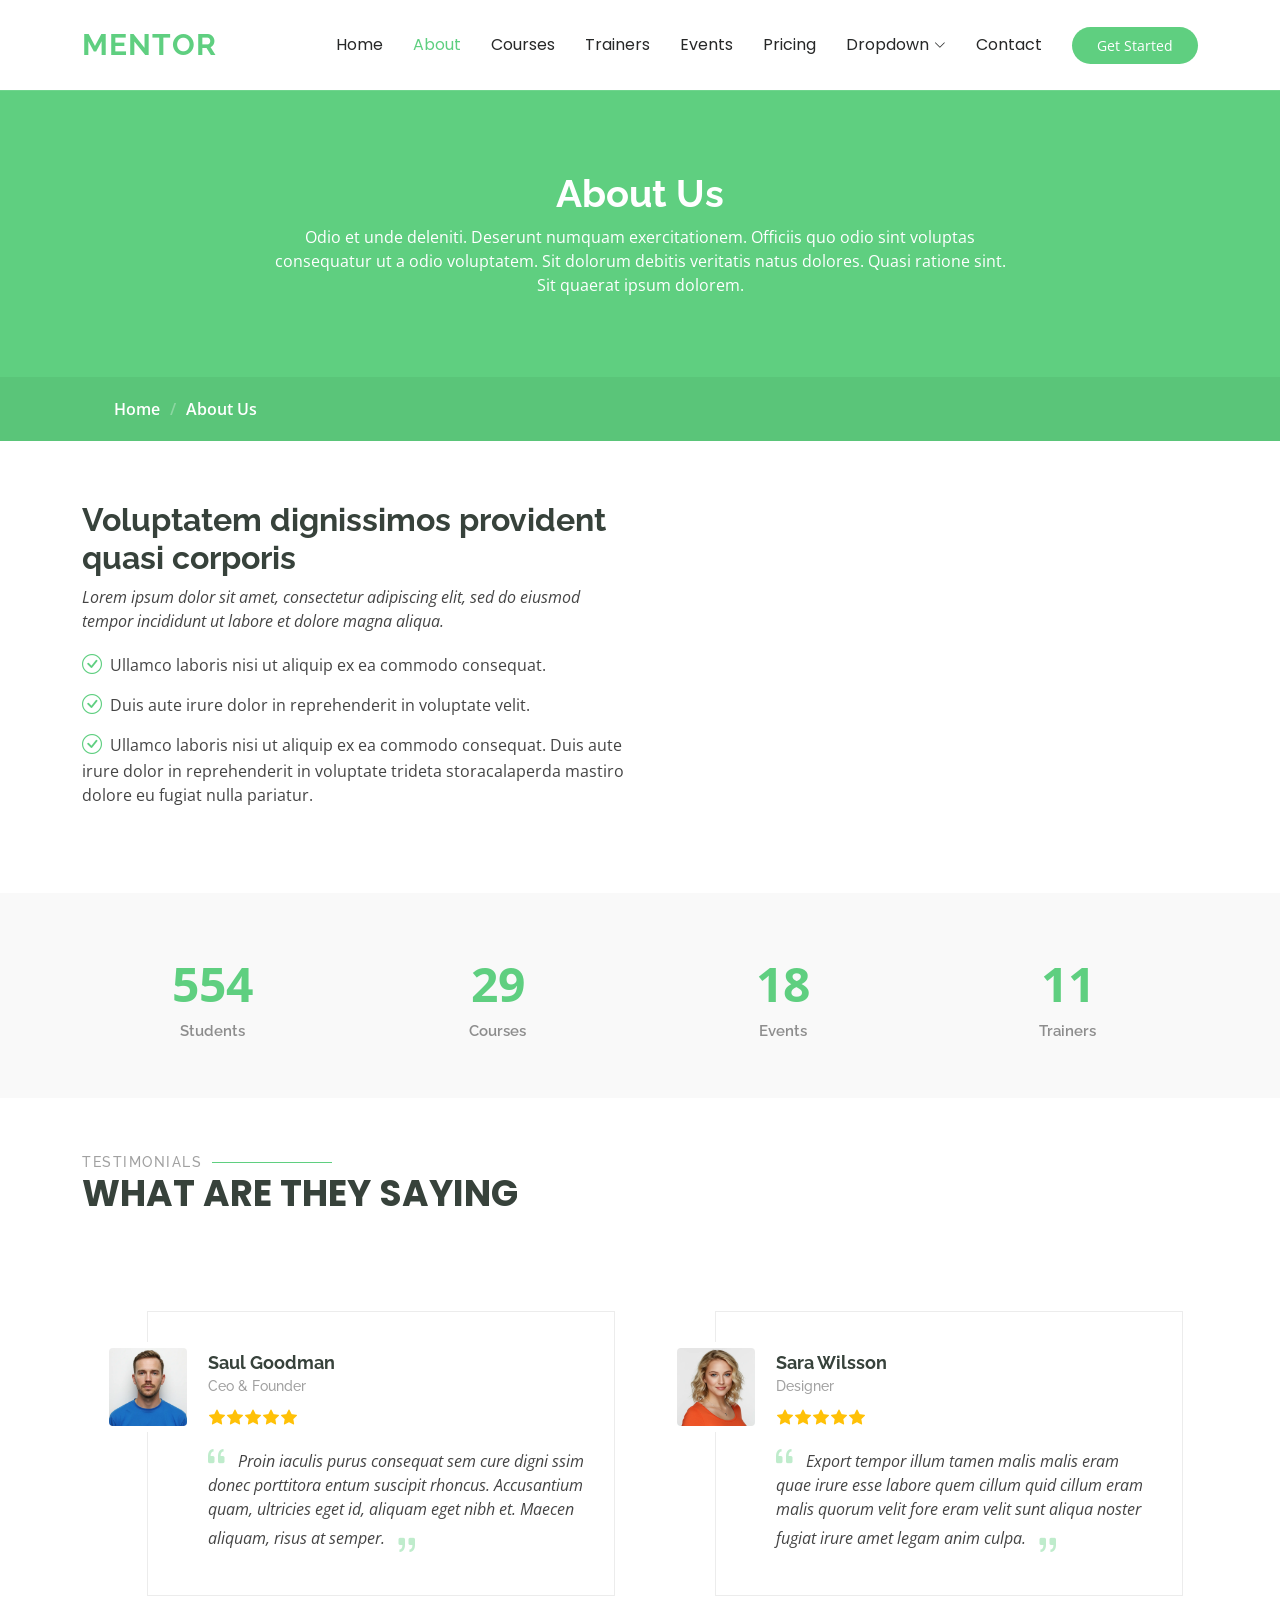
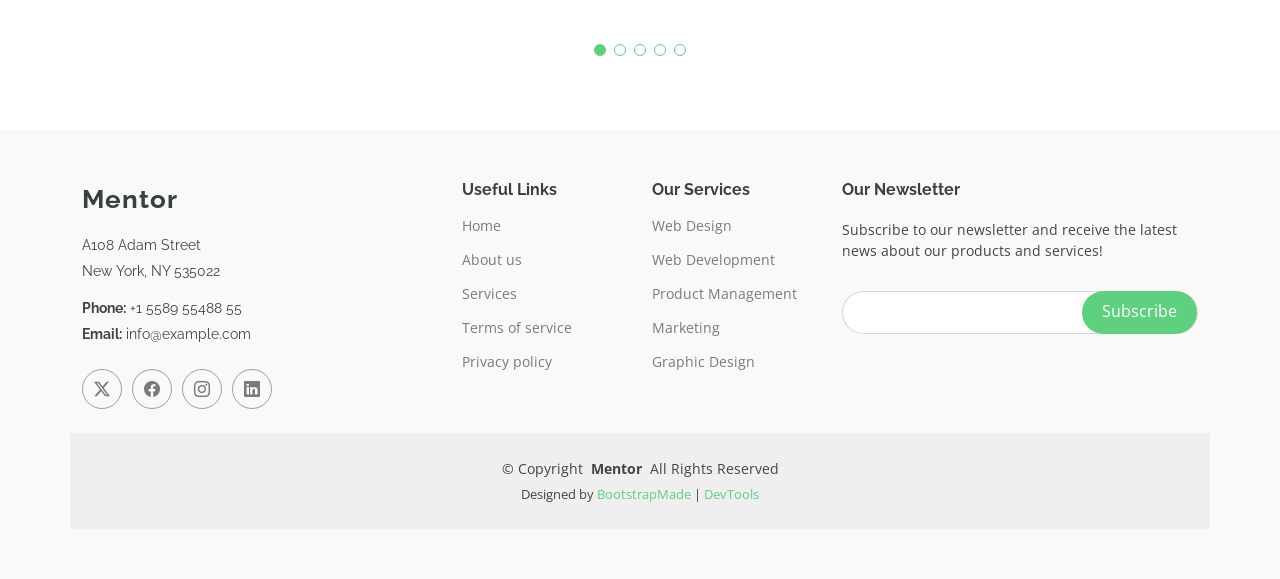
==== about.html @ 25e55bce "first commit" ====
<!DOCTYPE html>
<html lang="en">

<head>
  <meta charset="utf-8">
  <meta content="width=device-width, initial-scale=1.0" name="viewport">
  <title>About - Mentor Bootstrap Template</title>
  <meta name="description" content="">
  <meta name="keywords" content="">

  <!-- Favicons -->
  <link href="assets/img/favicon.png" rel="icon">
  <link href="assets/img/apple-touch-icon.png" rel="apple-touch-icon">

  <!-- Fonts -->
  <link href="https://fonts.googleapis.com" rel="preconnect">
  <link href="https://fonts.gstatic.com" rel="preconnect" crossorigin>
  <link href="https://fonts.googleapis.com/css2?family=Open+Sans:ital,wght@0,300;0,400;0,500;0,600;0,700;0,800;1,300;1,400;1,500;1,600;1,700;1,800&family=Poppins:ital,wght@0,100;0,200;0,300;0,400;0,500;0,600;0,700;0,800;0,900;1,100;1,200;1,300;1,400;1,500;1,600;1,700;1,800;1,900&family=Raleway:ital,wght@0,100;0,200;0,300;0,400;0,500;0,600;0,700;0,800;0,900;1,100;1,200;1,300;1,400;1,500;1,600;1,700;1,800;1,900&display=swap" rel="stylesheet">

  <!-- Vendor CSS Files -->
  <link href="assets/vendor/bootstrap/css/bootstrap.min.css" rel="stylesheet">
  <link href="assets/vendor/bootstrap-icons/bootstrap-icons.css" rel="stylesheet">
  <link href="assets/vendor/aos/aos.css" rel="stylesheet">
  <link href="assets/vendor/glightbox/css/glightbox.min.css" rel="stylesheet">
  <link href="assets/vendor/swiper/swiper-bundle.min.css" rel="stylesheet">

  <!-- Main CSS File -->
  <link href="assets/css/main.css" rel="stylesheet">

  <!-- =======================================================
  * Template Name: Mentor
  * Template URL: https://bootstrapmade.com/mentor-free-education-bootstrap-theme/
  * Updated: Jul 07 2025 with Bootstrap v5.3.7
  * Author: BootstrapMade.com
  * License: https://bootstrapmade.com/license/
  ======================================================== -->
</head>

<body class="about-page">

  <header id="header" class="header d-flex align-items-center sticky-top">
    <div class="container-fluid container-xl position-relative d-flex align-items-center">

      <a href="index.html" class="logo d-flex align-items-center me-auto">
        <!-- Uncomment the line below if you also wish to use an image logo -->
        <!-- <img src="assets/img/logo.webp" alt=""> -->
        <h1 class="sitename">Mentor</h1>
      </a>

      <nav id="navmenu" class="navmenu">
        <ul>
          <li><a href="index.html">Home<br></a></li>
          <li><a href="about.html" class="active">About</a></li>
          <li><a href="courses.html">Courses</a></li>
          <li><a href="trainers.html">Trainers</a></li>
          <li><a href="events.html">Events</a></li>
          <li><a href="pricing.html">Pricing</a></li>
          <li class="dropdown"><a href="#"><span>Dropdown</span> <i class="bi bi-chevron-down toggle-dropdown"></i></a>
            <ul>
              <li><a href="#">Dropdown 1</a></li>
              <li class="dropdown"><a href="#"><span>Deep Dropdown</span> <i class="bi bi-chevron-down toggle-dropdown"></i></a>
                <ul>
                  <li><a href="#">Deep Dropdown 1</a></li>
                  <li><a href="#">Deep Dropdown 2</a></li>
                  <li><a href="#">Deep Dropdown 3</a></li>
                  <li><a href="#">Deep Dropdown 4</a></li>
                  <li><a href="#">Deep Dropdown 5</a></li>
                </ul>
              </li>
              <li><a href="#">Dropdown 2</a></li>
              <li><a href="#">Dropdown 3</a></li>
              <li><a href="#">Dropdown 4</a></li>
            </ul>
          </li>
          <li><a href="contact.html">Contact</a></li>
        </ul>
        <i class="mobile-nav-toggle d-xl-none bi bi-list"></i>
      </nav>

      <a class="btn-getstarted" href="courses.html">Get Started</a>

    </div>
  </header>

  <main class="main">

    <!-- Page Title -->
    <div class="page-title" data-aos="fade">
      <div class="heading">
        <div class="container">
          <div class="row d-flex justify-content-center text-center">
            <div class="col-lg-8">
              <h1>About Us<br></h1>
              <p class="mb-0">Odio et unde deleniti. Deserunt numquam exercitationem. Officiis quo odio sint voluptas consequatur ut a odio voluptatem. Sit dolorum debitis veritatis natus dolores. Quasi ratione sint. Sit quaerat ipsum dolorem.</p>
            </div>
          </div>
        </div>
      </div>
      <nav class="breadcrumbs">
        <div class="container">
          <ol>
            <li><a href="index.html">Home</a></li>
            <li class="current">About Us<br></li>
          </ol>
        </div>
      </nav>
    </div><!-- End Page Title -->

    <!-- About Us Section -->
    <section id="about-us" class="section about-us">

      <div class="container">

        <div class="row gy-4">

          <div class="col-lg-6 order-1 order-lg-2" data-aos="fade-up" data-aos-delay="100">
            <img src="assets/img/about/about-1.webp" class="img-fluid" alt="">
          </div>

          <div class="col-lg-6 order-2 order-lg-1 content" data-aos="fade-up" data-aos-delay="200">
            <h3>Voluptatem dignissimos provident quasi corporis</h3>
            <p class="fst-italic">
              Lorem ipsum dolor sit amet, consectetur adipiscing elit, sed do eiusmod tempor incididunt ut labore et dolore
              magna aliqua.
            </p>
            <ul>
              <li><i class="bi bi-check-circle"></i> <span>Ullamco laboris nisi ut aliquip ex ea commodo consequat.</span></li>
              <li><i class="bi bi-check-circle"></i> <span>Duis aute irure dolor in reprehenderit in voluptate velit.</span></li>
              <li><i class="bi bi-check-circle"></i> <span>Ullamco laboris nisi ut aliquip ex ea commodo consequat. Duis aute irure dolor in reprehenderit in voluptate trideta storacalaperda mastiro dolore eu fugiat nulla pariatur.</span></li>
            </ul>
          </div>

        </div>

      </div>

    </section><!-- /About Us Section -->

    <!-- Counts Section -->
    <section id="counts" class="section counts light-background">

      <div class="container" data-aos="fade-up" data-aos-delay="100">

        <div class="row gy-4">

          <div class="col-lg-3 col-md-6">
            <div class="stats-item text-center w-100 h-100">
              <span data-purecounter-start="0" data-purecounter-end="1232" data-purecounter-duration="1" class="purecounter"></span>
              <p>Students</p>
            </div>
          </div><!-- End Stats Item -->

          <div class="col-lg-3 col-md-6">
            <div class="stats-item text-center w-100 h-100">
              <span data-purecounter-start="0" data-purecounter-end="64" data-purecounter-duration="1" class="purecounter"></span>
              <p>Courses</p>
            </div>
          </div><!-- End Stats Item -->

          <div class="col-lg-3 col-md-6">
            <div class="stats-item text-center w-100 h-100">
              <span data-purecounter-start="0" data-purecounter-end="42" data-purecounter-duration="1" class="purecounter"></span>
              <p>Events</p>
            </div>
          </div><!-- End Stats Item -->

          <div class="col-lg-3 col-md-6">
            <div class="stats-item text-center w-100 h-100">
              <span data-purecounter-start="0" data-purecounter-end="24" data-purecounter-duration="1" class="purecounter"></span>
              <p>Trainers</p>
            </div>
          </div><!-- End Stats Item -->

        </div>

      </div>

    </section><!-- /Counts Section -->

    <!-- Testimonials Section -->
    <section id="testimonials" class="testimonials section">

      <!-- Section Title -->
      <div class="container section-title" data-aos="fade-up">
        <h2>Testimonials</h2>
        <p>What are they saying</p>
      </div><!-- End Section Title -->

      <div class="container" data-aos="fade-up" data-aos-delay="100">

        <div class="swiper init-swiper">
          <script type="application/json" class="swiper-config">
            {
              "loop": true,
              "speed": 600,
              "autoplay": {
                "delay": 5000
              },
              "slidesPerView": "auto",
              "pagination": {
                "el": ".swiper-pagination",
                "type": "bullets",
                "clickable": true
              },
              "breakpoints": {
                "320": {
                  "slidesPerView": 1,
                  "spaceBetween": 40
                },
                "1200": {
                  "slidesPerView": 2,
                  "spaceBetween": 20
                }
              }
            }
          </script>
          <div class="swiper-wrapper">

            <div class="swiper-slide">
              <div class="testimonial-wrap">
                <div class="testimonial-item">
                  <img src="assets/img/person/person-m-9.webp" class="testimonial-img" alt="">
                  <h3>Saul Goodman</h3>
                  <h4>Ceo &amp; Founder</h4>
                  <div class="stars">
                    <i class="bi bi-star-fill"></i><i class="bi bi-star-fill"></i><i class="bi bi-star-fill"></i><i class="bi bi-star-fill"></i><i class="bi bi-star-fill"></i>
                  </div>
                  <p>
                    <i class="bi bi-quote quote-icon-left"></i>
                    <span>Proin iaculis purus consequat sem cure digni ssim donec porttitora entum suscipit rhoncus. Accusantium quam, ultricies eget id, aliquam eget nibh et. Maecen aliquam, risus at semper.</span>
                    <i class="bi bi-quote quote-icon-right"></i>
                  </p>
                </div>
              </div>
            </div><!-- End testimonial item -->

            <div class="swiper-slide">
              <div class="testimonial-wrap">
                <div class="testimonial-item">
                  <img src="assets/img/person/person-f-5.webp" class="testimonial-img" alt="">
                  <h3>Sara Wilsson</h3>
                  <h4>Designer</h4>
                  <div class="stars">
                    <i class="bi bi-star-fill"></i><i class="bi bi-star-fill"></i><i class="bi bi-star-fill"></i><i class="bi bi-star-fill"></i><i class="bi bi-star-fill"></i>
                  </div>
                  <p>
                    <i class="bi bi-quote quote-icon-left"></i>
                    <span>Export tempor illum tamen malis malis eram quae irure esse labore quem cillum quid cillum eram malis quorum velit fore eram velit sunt aliqua noster fugiat irure amet legam anim culpa.</span>
                    <i class="bi bi-quote quote-icon-right"></i>
                  </p>
                </div>
              </div>
            </div><!-- End testimonial item -->

            <div class="swiper-slide">
              <div class="testimonial-wrap">
                <div class="testimonial-item">
                  <img src="assets/img/person/person-f-12.webp" class="testimonial-img" alt="">
                  <h3>Jena Karlis</h3>
                  <h4>Store Owner</h4>
                  <div class="stars">
                    <i class="bi bi-star-fill"></i><i class="bi bi-star-fill"></i><i class="bi bi-star-fill"></i><i class="bi bi-star-fill"></i><i class="bi bi-star-fill"></i>
                  </div>
                  <p>
                    <i class="bi bi-quote quote-icon-left"></i>
                    <span>Enim nisi quem export duis labore cillum quae magna enim sint quorum nulla quem veniam duis minim tempor labore quem eram duis noster aute amet eram fore quis sint minim.</span>
                    <i class="bi bi-quote quote-icon-right"></i>
                  </p>
                </div>
              </div>
            </div><!-- End testimonial item -->

            <div class="swiper-slide">
              <div class="testimonial-wrap">
                <div class="testimonial-item">
                  <img src="assets/img/person/person-m-12.webp" class="testimonial-img" alt="">
                  <h3>Matt Brandon</h3>
                  <h4>Freelancer</h4>
                  <div class="stars">
                    <i class="bi bi-star-fill"></i><i class="bi bi-star-fill"></i><i class="bi bi-star-fill"></i><i class="bi bi-star-fill"></i><i class="bi bi-star-fill"></i>
                  </div>
                  <p>
                    <i class="bi bi-quote quote-icon-left"></i>
                    <span>Fugiat enim eram quae cillum dolore dolor amet nulla culpa multos export minim fugiat minim velit minim dolor enim duis veniam ipsum anim magna sunt elit fore quem dolore labore illum veniam.</span>
                    <i class="bi bi-quote quote-icon-right"></i>
                  </p>
                </div>
              </div>
            </div><!-- End testimonial item -->

            <div class="swiper-slide">
              <div class="testimonial-wrap">
                <div class="testimonial-item">
                  <img src="assets/img/person/person-m-13.webp" class="testimonial-img" alt="">
                  <h3>John Larson</h3>
                  <h4>Entrepreneur</h4>
                  <div class="stars">
                    <i class="bi bi-star-fill"></i><i class="bi bi-star-fill"></i><i class="bi bi-star-fill"></i><i class="bi bi-star-fill"></i><i class="bi bi-star-fill"></i>
                  </div>
                  <p>
                    <i class="bi bi-quote quote-icon-left"></i>
                    <span>Quis quorum aliqua sint quem legam fore sunt eram irure aliqua veniam tempor noster veniam enim culpa labore duis sunt culpa nulla illum cillum fugiat legam esse veniam culpa fore nisi cillum quid.</span>
                    <i class="bi bi-quote quote-icon-right"></i>
                  </p>
                </div>
              </div>
            </div><!-- End testimonial item -->

          </div>
          <div class="swiper-pagination"></div>
        </div>

      </div>

    </section><!-- /Testimonials Section -->

  </main>

  <footer id="footer" class="footer position-relative light-background">

    <div class="container footer-top">
      <div class="row gy-4">
        <div class="col-lg-4 col-md-6 footer-about">
          <a href="index.html" class="logo d-flex align-items-center">
            <span class="sitename">Mentor</span>
          </a>
          <div class="footer-contact pt-3">
            <p>A108 Adam Street</p>
            <p>New York, NY 535022</p>
            <p class="mt-3"><strong>Phone:</strong> <span>+1 5589 55488 55</span></p>
            <p><strong>Email:</strong> <span>info@example.com</span></p>
          </div>
          <div class="social-links d-flex mt-4">
            <a href=""><i class="bi bi-twitter-x"></i></a>
            <a href=""><i class="bi bi-facebook"></i></a>
            <a href=""><i class="bi bi-instagram"></i></a>
            <a href=""><i class="bi bi-linkedin"></i></a>
          </div>
        </div>

        <div class="col-lg-2 col-md-3 footer-links">
          <h4>Useful Links</h4>
          <ul>
            <li><a href="#">Home</a></li>
            <li><a href="#">About us</a></li>
            <li><a href="#">Services</a></li>
            <li><a href="#">Terms of service</a></li>
            <li><a href="#">Privacy policy</a></li>
          </ul>
        </div>

        <div class="col-lg-2 col-md-3 footer-links">
          <h4>Our Services</h4>
          <ul>
            <li><a href="#">Web Design</a></li>
            <li><a href="#">Web Development</a></li>
            <li><a href="#">Product Management</a></li>
            <li><a href="#">Marketing</a></li>
            <li><a href="#">Graphic Design</a></li>
          </ul>
        </div>

        <div class="col-lg-4 col-md-12 footer-newsletter">
          <h4>Our Newsletter</h4>
          <p>Subscribe to our newsletter and receive the latest news about our products and services!</p>
          <form action="#" method="post" class="email-form">
            <div class="newsletter-form"><input type="email" name="email"><input type="submit" value="Subscribe"></div>
            <div class="loading">Loading</div>
            <div class="error-message"></div>
            <div class="sent-message">Your subscription request has been sent. Thank you!</div>
          </form>
        </div>

      </div>
    </div>

    <div class="container copyright text-center mt-4">
      <p>© <span>Copyright</span> <strong class="px-1 sitename">Mentor</strong> <span>All Rights Reserved</span></p>
      <div class="credits">
        <!-- All the links in the footer should remain intact. -->
        <!-- You can delete the links only if you've purchased the pro version. -->
        <!-- Licensing information: https://bootstrapmade.com/license/ -->
        Designed by <a href="https://bootstrapmade.com/">BootstrapMade</a> | <a href="https://bootstrapmade.com/tools/">DevTools</a>
      </div>
    </div>

  </footer>

  <!-- Scroll Top -->
  <a href="#" id="scroll-top" class="scroll-top d-flex align-items-center justify-content-center"><i class="bi bi-arrow-up-short"></i></a>

  <!-- Preloader -->
  <div id="preloader"></div>

  <!-- Vendor JS Files -->
  <script src="assets/vendor/bootstrap/js/bootstrap.bundle.min.js"></script>
  <script src="assets/vendor/aos/aos.js"></script>
  <script src="assets/vendor/glightbox/js/glightbox.min.js"></script>
  <script src="assets/vendor/purecounter/purecounter_vanilla.js"></script>
  <script src="assets/vendor/swiper/swiper-bundle.min.js"></script>

  <!-- Main JS File -->
  <script src="assets/js/main.js"></script>

</body>

</html>
---- assets/css/main.css ----
/**
* Template Name: Mentor
* Template URL: https://bootstrapmade.com/mentor-free-education-bootstrap-theme/
* Updated: Jul 07 2025 with Bootstrap v5.3.7
* Author: BootstrapMade.com
* License: https://bootstrapmade.com/license/
*/

/*--------------------------------------------------------------
# Font & Color Variables
# Help: https://bootstrapmade.com/color-system/
--------------------------------------------------------------*/
/* Fonts */
:root {
  --default-font: "Open Sans",  system-ui, -apple-system, "Segoe UI", Roboto, "Helvetica Neue", Arial, "Noto Sans", "Liberation Sans", sans-serif, "Apple Color Emoji", "Segoe UI Emoji", "Segoe UI Symbol", "Noto Color Emoji";
  --heading-font: "Raleway",  sans-serif;
  --nav-font: "Poppins",  sans-serif;
}

/* Global Colors - The following color variables are used throughout the website. Updating them here will change the color scheme of the entire website */
:root { 
  --background-color: #ffffff; /* Background color for the entire website, including individual sections */
  --default-color: #444444; /* Default color used for the majority of the text content across the entire website */
  --heading-color: #37423b; /* Color for headings, subheadings and title throughout the website */
  --accent-color: #5fcf80; /* Accent color that represents your brand on the website. It's used for buttons, links, and other elements that need to stand out */
  --surface-color: #ffffff; /* The surface color is used as a background of boxed elements within sections, such as cards, icon boxes, or other elements that require a visual separation from the global background. */
  --contrast-color: #ffffff; /* Contrast color for text, ensuring readability against backgrounds of accent, heading, or default colors. */
}

/* Nav Menu Colors - The following color variables are used specifically for the navigation menu. They are separate from the global colors to allow for more customization options */
:root {
  --nav-color: #272828;  /* The default color of the main navmenu links */
  --nav-hover-color: #5fcf80; /* Applied to main navmenu links when they are hovered over or active */
  --nav-mobile-background-color: #ffffff; /* Used as the background color for mobile navigation menu */
  --nav-dropdown-background-color: #ffffff; /* Used as the background color for dropdown items that appear when hovering over primary navigation items */
  --nav-dropdown-color: #272828; /* Used for navigation links of the dropdown items in the navigation menu. */
  --nav-dropdown-hover-color: #5fcf80; /* Similar to --nav-hover-color, this color is applied to dropdown navigation links when they are hovered over. */
}

/* Color Presets - These classes override global colors when applied to any section or element, providing reuse of the sam color scheme. */

.light-background {
  --background-color: #f9f9f9;
  --surface-color: #ffffff;
}

.dark-background {
  --background-color: #060606;
  --default-color: #ffffff;
  --heading-color: #ffffff;
  --surface-color: #252525;
  --contrast-color: #ffffff;
}

/* Smooth scroll */
:root {
  scroll-behavior: smooth;
}

/*--------------------------------------------------------------
# General Styling & Shared Classes
--------------------------------------------------------------*/
body {
  color: var(--default-color);
  background-color: var(--background-color);
  font-family: var(--default-font);
}

a {
  color: var(--accent-color);
  text-decoration: none;
  transition: 0.3s;
}

a:hover {
  color: color-mix(in srgb, var(--accent-color), transparent 25%);
  text-decoration: none;
}

h1,
h2,
h3,
h4,
h5,
h6 {
  color: var(--heading-color);
  font-family: var(--heading-font);
}

/* Email Form Messages
------------------------------*/
.email-form .error-message {
  display: none;
  background: #df1529;
  color: #ffffff;
  text-align: left;
  padding: 15px;
  margin-bottom: 24px;
  font-weight: 600;
}

.email-form .sent-message {
  display: none;
  color: #ffffff;
  background: #059652;
  text-align: center;
  padding: 15px;
  margin-bottom: 24px;
  font-weight: 600;
}

.email-form .loading {
  display: none;
  background: var(--surface-color);
  text-align: center;
  padding: 15px;
  margin-bottom: 24px;
}

.email-form .loading:before {
  content: "";
  display: inline-block;
  border-radius: 50%;
  width: 24px;
  height: 24px;
  margin: 0 10px -6px 0;
  border: 3px solid var(--accent-color);
  border-top-color: var(--surface-color);
  animation: email-form-loading 1s linear infinite;
}

@keyframes email-form-loading {
  0% {
    transform: rotate(0deg);
  }

  100% {
    transform: rotate(360deg);
  }
}

/* Pulsating Play Button
------------------------------*/
.pulsating-play-btn {
  width: 94px;
  height: 94px;
  background: radial-gradient(var(--accent-color) 50%, color-mix(in srgb, var(--accent-color), transparent 75%) 52%);
  border-radius: 50%;
  display: block;
  position: relative;
  overflow: hidden;
}

.pulsating-play-btn:before {
  content: "";
  position: absolute;
  width: 120px;
  height: 120px;
  animation-delay: 0s;
  animation: pulsate-play-btn 2s;
  animation-direction: forwards;
  animation-iteration-count: infinite;
  animation-timing-function: steps;
  opacity: 1;
  border-radius: 50%;
  border: 5px solid color-mix(in srgb, var(--accent-color), transparent 30%);
  top: -15%;
  left: -15%;
  background: rgba(198, 16, 0, 0);
}

.pulsating-play-btn:after {
  content: "";
  position: absolute;
  left: 50%;
  top: 50%;
  transform: translateX(-40%) translateY(-50%);
  width: 0;
  height: 0;
  border-top: 10px solid transparent;
  border-bottom: 10px solid transparent;
  border-left: 15px solid #fff;
  z-index: 100;
  transition: all 400ms cubic-bezier(0.55, 0.055, 0.675, 0.19);
}

.pulsating-play-btn:hover:before {
  content: "";
  position: absolute;
  left: 50%;
  top: 50%;
  transform: translateX(-40%) translateY(-50%);
  width: 0;
  height: 0;
  border: none;
  border-top: 10px solid transparent;
  border-bottom: 10px solid transparent;
  border-left: 15px solid #fff;
  z-index: 200;
  animation: none;
  border-radius: 0;
}

.pulsating-play-btn:hover:after {
  border-left: 15px solid var(--accent-color);
  transform: scale(20);
}

@keyframes pulsate-play-btn {
  0% {
    transform: scale(0.6, 0.6);
    opacity: 1;
  }

  100% {
    transform: scale(1, 1);
    opacity: 0;
  }
}

/*--------------------------------------------------------------
# Global Header
--------------------------------------------------------------*/
.header {
  color: var(--default-color);
  background-color: var(--background-color);
  padding: 15px 0;
  transition: all 0.5s;
  z-index: 997;
}

.header .logo {
  line-height: 1;
}

.header .logo img {
  max-height: 36px;
  margin-right: 8px;
}

.header .logo h1 {
  font-weight: 700;
  font-size: 30px;
  margin: 0;
  letter-spacing: 1px;
  text-transform: uppercase;
  color: var(--accent-color);
}

.header .btn-getstarted,
.header .btn-getstarted:focus {
  color: var(--contrast-color);
  background: var(--accent-color);
  font-size: 14px;
  padding: 8px 25px;
  margin: 0 0 0 30px;
  border-radius: 50px;
  transition: 0.3s;
}

.header .btn-getstarted:hover,
.header .btn-getstarted:focus:hover {
  color: var(--contrast-color);
  background: color-mix(in srgb, var(--accent-color), transparent 15%);
}

@media (max-width: 1200px) {
  .header .logo {
    order: 1;
  }

  .header .btn-getstarted {
    order: 2;
    margin: 0 15px 0 0;
    padding: 6px 15px;
  }

  .header .navmenu {
    order: 3;
  }
}

.scrolled .header {
  box-shadow: 0px 0 18px rgba(0, 0, 0, 0.1);
}

/*--------------------------------------------------------------
# Navigation Menu
--------------------------------------------------------------*/
/* Navmenu - Desktop */
@media (min-width: 1200px) {
  .navmenu {
    padding: 0;
  }

  .navmenu ul {
    margin: 0;
    padding: 0;
    display: flex;
    list-style: none;
    align-items: center;
  }

  .navmenu li {
    position: relative;
  }

  .navmenu a,
  .navmenu a:focus {
    color: var(--nav-color);
    padding: 18px 15px;
    font-size: 16px;
    font-family: var(--nav-font);
    font-weight: 400;
    display: flex;
    align-items: center;
    justify-content: space-between;
    white-space: nowrap;
    transition: 0.3s;
  }

  .navmenu a i,
  .navmenu a:focus i {
    font-size: 12px;
    line-height: 0;
    margin-left: 5px;
    transition: 0.3s;
  }

  .navmenu li:last-child a {
    padding-right: 0;
  }

  .navmenu li:hover>a,
  .navmenu .active,
  .navmenu .active:focus {
    color: var(--nav-hover-color);
  }

  .navmenu .dropdown ul {
    margin: 0;
    padding: 10px 0;
    background: var(--nav-dropdown-background-color);
    display: block;
    position: absolute;
    visibility: hidden;
    left: 14px;
    top: 130%;
    opacity: 0;
    transition: 0.3s;
    border-radius: 4px;
    z-index: 99;
    box-shadow: 0px 0px 30px rgba(0, 0, 0, 0.1);
  }

  .navmenu .dropdown ul li {
    min-width: 200px;
  }

  .navmenu .dropdown ul a {
    padding: 10px 20px;
    font-size: 15px;
    text-transform: none;
    color: var(--nav-dropdown-color);
  }

  .navmenu .dropdown ul a i {
    font-size: 12px;
  }

  .navmenu .dropdown ul a:hover,
  .navmenu .dropdown ul .active:hover,
  .navmenu .dropdown ul li:hover>a {
    color: var(--nav-dropdown-hover-color);
  }

  .navmenu .dropdown:hover>ul {
    opacity: 1;
    top: 100%;
    visibility: visible;
  }

  .navmenu .dropdown .dropdown ul {
    top: 0;
    left: -90%;
    visibility: hidden;
  }

  .navmenu .dropdown .dropdown:hover>ul {
    opacity: 1;
    top: 0;
    left: -100%;
    visibility: visible;
  }
}

/* Navmenu - Mobile */
@media (max-width: 1199px) {
  .mobile-nav-toggle {
    color: var(--nav-color);
    font-size: 28px;
    line-height: 0;
    margin-right: 10px;
    cursor: pointer;
    transition: color 0.3s;
  }

  .navmenu {
    padding: 0;
    z-index: 9997;
  }

  .navmenu ul {
    display: none;
    list-style: none;
    position: absolute;
    inset: 60px 20px 20px 20px;
    padding: 10px 0;
    margin: 0;
    border-radius: 6px;
    background-color: var(--nav-mobile-background-color);
    border: 1px solid color-mix(in srgb, var(--default-color), transparent 90%);
    box-shadow: none;
    overflow-y: auto;
    transition: 0.3s;
    z-index: 9998;
  }

  .navmenu a,
  .navmenu a:focus {
    color: var(--nav-dropdown-color);
    padding: 10px 20px;
    font-family: var(--nav-font);
    font-size: 17px;
    font-weight: 500;
    display: flex;
    align-items: center;
    justify-content: space-between;
    white-space: nowrap;
    transition: 0.3s;
  }

  .navmenu a i,
  .navmenu a:focus i {
    font-size: 12px;
    line-height: 0;
    margin-left: 5px;
    width: 30px;
    height: 30px;
    display: flex;
    align-items: center;
    justify-content: center;
    border-radius: 50%;
    transition: 0.3s;
    background-color: color-mix(in srgb, var(--accent-color), transparent 90%);
  }

  .navmenu a i:hover,
  .navmenu a:focus i:hover {
    background-color: var(--accent-color);
    color: var(--contrast-color);
  }

  .navmenu a:hover,
  .navmenu .active,
  .navmenu .active:focus {
    color: var(--nav-dropdown-hover-color);
  }

  .navmenu .active i,
  .navmenu .active:focus i {
    background-color: var(--accent-color);
    color: var(--contrast-color);
    transform: rotate(180deg);
  }

  .navmenu .dropdown ul {
    position: static;
    display: none;
    z-index: 99;
    padding: 10px 0;
    margin: 10px 20px;
    background-color: var(--nav-dropdown-background-color);
    transition: all 0.5s ease-in-out;
  }

  .navmenu .dropdown ul ul {
    background-color: rgba(33, 37, 41, 0.1);
  }

  .navmenu .dropdown>.dropdown-active {
    display: block;
    background-color: rgba(33, 37, 41, 0.03);
  }

  .mobile-nav-active {
    overflow: hidden;
  }

  .mobile-nav-active .mobile-nav-toggle {
    color: #fff;
    position: absolute;
    font-size: 32px;
    top: 15px;
    right: 15px;
    margin-right: 0;
    z-index: 9999;
  }

  .mobile-nav-active .navmenu {
    position: fixed;
    overflow: hidden;
    inset: 0;
    background: rgba(33, 37, 41, 0.8);
    transition: 0.3s;
  }

  .mobile-nav-active .navmenu>ul {
    display: block;
  }
}

/*--------------------------------------------------------------
# Global Footer
--------------------------------------------------------------*/
.footer {
  color: var(--default-color);
  background-color: var(--background-color);
  font-size: 14px;
  padding-bottom: 50px;
  position: relative;
}

.footer .footer-top {
  padding-top: 50px;
}

.footer .footer-about .logo {
  margin-bottom: 0;
}

.footer .footer-about .logo img {
  max-height: 40px;
  margin-right: 6px;
}

.footer .footer-about .logo span {
  font-size: 26px;
  font-weight: 700;
  letter-spacing: 1px;
  font-family: var(--heading-font);
  color: var(--heading-color);
}

.footer .footer-about p {
  font-size: 14px;
  font-family: var(--heading-font);
}

.footer .social-links a {
  display: flex;
  align-items: center;
  justify-content: center;
  width: 40px;
  height: 40px;
  border-radius: 50%;
  border: 1px solid color-mix(in srgb, var(--default-color), transparent 50%);
  font-size: 16px;
  color: color-mix(in srgb, var(--default-color), transparent 30%);
  margin-right: 10px;
  transition: 0.3s;
}

.footer .social-links a:hover {
  color: var(--accent-color);
  border-color: var(--accent-color);
}

.footer h4 {
  font-size: 16px;
  font-weight: bold;
  position: relative;
  padding-bottom: 12px;
}

.footer .footer-links {
  margin-bottom: 30px;
}

.footer .footer-links ul {
  list-style: none;
  padding: 0;
  margin: 0;
}

.footer .footer-links ul i {
  padding-right: 2px;
  font-size: 12px;
  line-height: 0;
}

.footer .footer-links ul li {
  padding: 10px 0;
  display: flex;
  align-items: center;
}

.footer .footer-links ul li:first-child {
  padding-top: 0;
}

.footer .footer-links ul a {
  color: color-mix(in srgb, var(--default-color), transparent 30%);
  display: inline-block;
  line-height: 1;
}

.footer .footer-links ul a:hover {
  color: var(--accent-color);
}

.footer .footer-contact p {
  margin-bottom: 5px;
}

.footer .footer-newsletter .newsletter-form {
  margin-top: 30px;
  margin-bottom: 15px;
  padding: 6px 8px;
  position: relative;
  border-radius: 50px;
  border: 1px solid color-mix(in srgb, var(--default-color), transparent 80%);
  display: flex;
  background-color: var(--surface-color);
  transition: 0.3s;
}

.footer .footer-newsletter .newsletter-form:focus-within {
  border-color: var(--accent-color);
}

.footer .footer-newsletter .newsletter-form input[type=email] {
  border: 0;
  padding: 4px 8px;
  width: 100%;
  background-color: var(--surface-color);
  color: var(--default-color);
}

.footer .footer-newsletter .newsletter-form input[type=email]:focus-visible {
  outline: none;
}

.footer .footer-newsletter .newsletter-form input[type=submit] {
  border: 0;
  font-size: 16px;
  padding: 0 20px 2px 20px;
  margin: -7px -8px -7px 0;
  background: var(--accent-color);
  color: var(--contrast-color);
  transition: 0.3s;
  border-radius: 50px;
}

.footer .footer-newsletter .newsletter-form input[type=submit]:hover {
  background: color-mix(in srgb, var(--accent-color), transparent 20%);
}

.footer .copyright {
  padding-top: 25px;
  padding-bottom: 25px;
  background-color: color-mix(in srgb, var(--default-color), transparent 95%);
}

.footer .copyright p {
  margin-bottom: 0;
}

.footer .credits {
  margin-top: 6px;
  font-size: 13px;
}

/*--------------------------------------------------------------
# Preloader
--------------------------------------------------------------*/
#preloader {
  position: fixed;
  inset: 0;
  z-index: 999999;
  overflow: hidden;
  background: var(--background-color);
  transition: all 0.6s ease-out;
}

#preloader:before {
  content: "";
  position: fixed;
  top: calc(50% - 30px);
  left: calc(50% - 30px);
  border: 6px solid #ffffff;
  border-color: var(--accent-color) transparent var(--accent-color) transparent;
  border-radius: 50%;
  width: 60px;
  height: 60px;
  animation: animate-preloader 1.5s linear infinite;
}

@keyframes animate-preloader {
  0% {
    transform: rotate(0deg);
  }

  100% {
    transform: rotate(360deg);
  }
}

/*--------------------------------------------------------------
# Scroll Top Button
--------------------------------------------------------------*/
.scroll-top {
  position: fixed;
  visibility: hidden;
  opacity: 0;
  right: 15px;
  bottom: -15px;
  z-index: 99999;
  background-color: var(--accent-color);
  width: 44px;
  height: 44px;
  border-radius: 50px;
  transition: all 0.4s;
}

.scroll-top i {
  font-size: 24px;
  color: var(--contrast-color);
  line-height: 0;
}

.scroll-top:hover {
  background-color: color-mix(in srgb, var(--accent-color), transparent 20%);
  color: var(--contrast-color);
}

.scroll-top.active {
  visibility: visible;
  opacity: 1;
  bottom: 15px;
}

/*--------------------------------------------------------------
# Disable aos animation delay on mobile devices
--------------------------------------------------------------*/
@media screen and (max-width: 768px) {
  [data-aos-delay] {
    transition-delay: 0 !important;
  }
}

/*--------------------------------------------------------------
# Global Page Titles & Breadcrumbs
--------------------------------------------------------------*/
.page-title {
  --default-color: var(--contrast-color);
  --background-color: var(--accent-color);
  --heading-color: var(--contrast-color);
  color: var(--default-color);
  background-color: var(--background-color);
  position: relative;
}

.page-title .heading {
  padding: 80px 0;
  border-top: 1px solid color-mix(in srgb, var(--default-color), transparent 90%);
}

.page-title .heading h1 {
  font-size: 38px;
  font-weight: 700;
}

.page-title nav {
  background-color: color-mix(in srgb, var(--accent-color) 90%, black 5%);
  padding: 20px 0;
}

.page-title nav a {
  color: var(--default-color);
}

.page-title nav ol {
  display: flex;
  flex-wrap: wrap;
  list-style: none;
  margin: 0;
  font-size: 16px;
  font-weight: 600;
}

.page-title nav ol li+li {
  padding-left: 10px;
}

.page-title nav ol li+li::before {
  content: "/";
  display: inline-block;
  padding-right: 10px;
  color: color-mix(in srgb, var(--default-color), transparent 70%);
}

/*--------------------------------------------------------------
# Global Sections
--------------------------------------------------------------*/
section,
.section {
  color: var(--default-color);
  background-color: var(--background-color);
  padding: 60px 0;
  scroll-margin-top: 900px;
  overflow: clip;
}

@media (max-width: 1199px) {

  section,
  .section {
    scroll-margin-top: 66px;
  }
}

/*--------------------------------------------------------------
# Global Section Titles
--------------------------------------------------------------*/
.section-title {
  padding-bottom: 60px;
  position: relative;
}

.section-title h2 {
  font-size: 14px;
  font-weight: 500;
  padding: 0;
  line-height: 1px;
  margin: 0;
  letter-spacing: 1.5px;
  text-transform: uppercase;
  color: color-mix(in srgb, var(--default-color), transparent 50%);
  position: relative;
}

.section-title h2::after {
  content: "";
  width: 120px;
  height: 1px;
  display: inline-block;
  background: var(--accent-color);
  margin: 4px 10px;
}

.section-title p {
  color: var(--heading-color);
  margin: 0;
  font-size: 36px;
  font-weight: 700;
  font-family: var(--nav-font);
  text-transform: uppercase;
}

/*--------------------------------------------------------------
# Hero Section
--------------------------------------------------------------*/
.hero {
  width: 100%;
  min-height: 80vh;
  position: relative;
  padding: 80px 0;
  display: flex;
  align-items: center;
  justify-content: center;
  color: var(--default-color);
}

.hero img {
  position: absolute;
  inset: 0;
  display: block;
  width: 100%;
  height: 100%;
  object-fit: cover;
  z-index: 1;
}

.hero:before {
  content: "";
  background: color-mix(in srgb, var(--background-color), transparent 60%);
  position: absolute;
  inset: 0;
  z-index: 2;
}

.hero .container {
  position: relative;
  z-index: 3;
}

.hero h2 {
  margin: 0;
  font-size: 48px;
  font-weight: 700;
}

.hero p {
  color: color-mix(in srgb, var(--default-color), transparent 20%);
  margin: 10px 0 0 0;
  font-size: 24px;
}

.hero .btn-get-started {
  font-weight: 500;
  font-size: 15px;
  letter-spacing: 1px;
  display: inline-block;
  padding: 8px 35px 10px 35px;
  border-radius: 50px;
  transition: 0.4s;
  margin-top: 30px;
  border: 2px solid var(--default-color);
  color: var(--default-color);
}

.hero .btn-get-started:hover {
  background: var(--accent-color);
  border: 2px solid var(--accent-color);
}

@media (max-width: 768px) {
  .hero h2 {
    font-size: 32px;
  }

  .hero p {
    font-size: 18px;
  }
}

/*--------------------------------------------------------------
# About Section
--------------------------------------------------------------*/
.about .content h3 {
  font-size: 2rem;
  font-weight: 700;
}

.about .content ul {
  list-style: none;
  padding: 0;
}

.about .content ul li {
  padding-bottom: 10px;
}

.about .content ul i {
  font-size: 1.25rem;
  margin-right: 4px;
  color: var(--accent-color);
}

.about .content p:last-child {
  margin-bottom: 0;
}

.about .content .read-more {
  background: var(--accent-color);
  color: var(--contrast-color);
  font-family: var(--heading-font);
  font-weight: 500;
  font-size: 15px;
  letter-spacing: 1px;
  padding: 10px 24px 12px 24px;
  border-radius: 50px;
  transition: 0.3s;
  display: inline-flex;
  align-items: center;
  justify-content: center;
}

.about .content .read-more i {
  font-size: 18px;
  margin-left: 5px;
  line-height: 0;
  transition: 0.3s;
}

.about .content .read-more:hover {
  background: color-mix(in srgb, var(--accent-color), transparent 20%);
  padding-right: 19px;
}

.about .content .read-more:hover i {
  margin-left: 10px;
}

/*--------------------------------------------------------------
# Counts Section
--------------------------------------------------------------*/
.counts {
  padding: 25px 0;
}

.counts .stats-item {
  padding: 30px;
  width: 100%;
}

.counts .stats-item span {
  font-size: 48px;
  display: block;
  color: var(--accent-color);
  font-weight: 700;
}

.counts .stats-item p {
  color: color-mix(in srgb, var(--default-color), transparent 40%);
  padding: 0;
  margin: 0;
  font-family: var(--heading-font);
  font-size: 15px;
  font-weight: 600;
}

/*--------------------------------------------------------------
# Why Us Section
--------------------------------------------------------------*/
.why-us .why-box {
  color: var(--contrast-color);
  background: var(--accent-color);
  padding: 30px;
}

.why-us .why-box h3 {
  color: var(--contrast-color);
  font-weight: 700;
  font-size: 34px;
  margin-bottom: 30px;
}

.why-us .why-box p {
  margin-bottom: 30px;
}

.why-us .why-box .more-btn {
  display: inline-block;
  background: color-mix(in srgb, var(--contrast-color), transparent 85%);
  padding: 8px 40px 10px 40px;
  color: var(--contrast-color);
  transition: all ease-in-out 0.4s;
  border-radius: 50px;
}

.why-us .why-box .more-btn i {
  font-size: 14px;
}

.why-us .why-box .more-btn:hover {
  color: var(--accent-color);
  background: var(--surface-color);
}

.why-us .icon-box {
  background-color: var(--surface-color);
  text-align: center;
  padding: 40px 30px;
  width: 100%;
  height: 100%;
  border: 1px solid color-mix(in srgb, var(--default-color), transparent 90%);
}

.why-us .icon-box i {
  color: var(--accent-color);
  font-size: 32px;
  margin-bottom: 30px;
  background: color-mix(in srgb, var(--accent-color), transparent 95%);
  border-radius: 50px;
  display: flex;
  align-items: center;
  justify-content: center;
  width: 72px;
  height: 72px;
  transition: 0.3s;
}

.why-us .icon-box h4 {
  font-size: 20px;
  font-weight: 700;
  margin: 0 0 30px 0;
}

.why-us .icon-box p {
  font-size: 15px;
  color: color-mix(in srgb, var(--default-color), transparent 30%);
}

.why-us .icon-box:hover i {
  color: var(--contrast-color);
  background: var(--accent-color);
}

/*--------------------------------------------------------------
# Features Section
--------------------------------------------------------------*/
.features {
  padding: 10px 0;
}

.features .features-item {
  background-color: var(--surface-color);
  display: flex;
  align-items: center;
  padding: 20px;
  transition: 0.3s;
  border: 1px solid color-mix(in srgb, var(--default-color), transparent 90%);
  position: relative;
}

.features .features-item i {
  font-size: 32px;
  padding-right: 10px;
  line-height: 0;
}

.features .features-item h3 {
  font-weight: 700;
  margin: 0;
  padding: 0;
  line-height: 1;
  font-size: 16px;
}

.features .features-item h3 a {
  color: var(--heading-color);
  transition: 0.3s;
}

.features .features-item:hover {
  border-color: var(--accent-color);
}

.features .features-item:hover h3 a {
  color: var(--accent-color);
}

/*--------------------------------------------------------------
# Courses Section
--------------------------------------------------------------*/
.courses .course-item {
  background-color: var(--surface-color);
  border: 1px solid color-mix(in srgb, var(--default-color), transparent 90%);
  border-radius: 5px;
}

.courses .course-content {
  padding: 15px;
}

.courses .course-content h3 {
  font-weight: 700;
  font-size: 20px;
}

.courses .course-content h3 a {
  color: var(--heading-color);
  transition: 0.3s;
}

.courses .course-content h3 a:hover {
  color: var(--accent-color);
}

.courses .course-content .category {
  background: var(--accent-color);
  color: var(--contrast-color);
  font-size: 14px;
  padding: 6px 14px;
  margin: 0;
  border-radius: 5px;
}

.courses .course-content .price {
  margin: 0;
  font-weight: 700;
  font-size: 18px;
  color: color-mix(in srgb, var(--default-color), transparent 20%);
}

.courses .course-content .description {
  font-size: 14px;
  color: color-mix(in srgb, var(--default-color), transparent 20%);
}

.courses .trainer {
  padding-top: 15px;
  border-top: 1px solid color-mix(in srgb, var(--default-color), transparent 90%);
}

.courses .trainer .trainer-profile img {
  max-width: 50px;
  border-radius: 50px;
}

.courses .trainer .trainer-profile .trainer-link {
  padding-left: 10px;
  font-weight: 600;
  font-size: 16px;
  color: color-mix(in srgb, var(--default-color), transparent 20%);
  transition: 0.3s;
}

.courses .trainer .trainer-profile .trainer-link:hover {
  color: var(--accent-color);
}

.courses .trainer .trainer-rank {
  font-size: 18px;
  color: color-mix(in srgb, var(--default-color), transparent 60%);
}

.courses .trainer .trainer-rank .user-icon {
  font-size: 22px;
}

/*--------------------------------------------------------------
# Trainers Index Section
--------------------------------------------------------------*/
.trainers-index .member {
  background-color: var(--surface-color);
  border: 1px solid color-mix(in srgb, var(--default-color), transparent 90%);
  text-align: center;
  margin-bottom: 20px;
}

.trainers-index .member img {
  margin: -1px -1px 30px -1px;
}

.trainers-index .member .member-content {
  padding: 0 20px 30px 20px;
}

.trainers-index .member h4 {
  font-weight: 700;
  margin-bottom: 2px;
  font-size: 18px;
}

.trainers-index .member span {
  font-style: italic;
  display: block;
  font-size: 13px;
  color: color-mix(in srgb, var(--default-color), transparent 20%);
}

.trainers-index .member p {
  padding-top: 10px;
  font-size: 14px;
  font-style: italic;
  color: color-mix(in srgb, var(--default-color), transparent 40%);
}

.trainers-index .member .social {
  margin-top: 15px;
}

.trainers-index .member .social a {
  color: color-mix(in srgb, var(--default-color), transparent 60%);
  transition: 0.3s;
}

.trainers-index .member .social a:hover {
  color: var(--accent-color);
}

.trainers-index .member .social i {
  font-size: 18px;
  margin: 0 2px;
}

/*--------------------------------------------------------------
# About Us Section
--------------------------------------------------------------*/
.about-us .content h3 {
  font-size: 2rem;
  font-weight: 700;
}

.about-us .content ul {
  list-style: none;
  padding: 0;
}

.about-us .content ul li {
  padding-bottom: 10px;
}

.about-us .content ul i {
  font-size: 1.25rem;
  margin-right: 4px;
  color: var(--accent-color);
}

.about-us .content p:last-child {
  margin-bottom: 0;
}

/*--------------------------------------------------------------
# Testimonials Section
--------------------------------------------------------------*/
.testimonials .testimonial-wrap {
  padding-left: 50px;
}

.testimonials .testimonials-carousel,
.testimonials .testimonials-slider {
  overflow: hidden;
}

.testimonials .testimonial-item {
  background-color: var(--surface-color);
  border: 1px solid color-mix(in srgb, var(--default-color), transparent 90%);
  box-sizing: content-box;
  padding: 30px 30px 30px 60px;
  margin: 30px 15px;
  min-height: 200px;
  position: relative;
}

.testimonials .testimonial-item .testimonial-img {
  width: 90px;
  border-radius: 10px;
  border: 6px solid var(--background-color);
  position: absolute;
  left: -45px;
}

.testimonials .testimonial-item h3 {
  font-size: 18px;
  font-weight: bold;
  margin: 10px 0 5px 0;
}

.testimonials .testimonial-item h4 {
  color: color-mix(in srgb, var(--default-color), transparent 50%);
  font-size: 14px;
  margin: 0;
}

.testimonials .testimonial-item .stars {
  margin: 10px 0;
}

.testimonials .testimonial-item .stars i {
  color: #ffc107;
  margin: 0 1px;
}

.testimonials .testimonial-item .quote-icon-left,
.testimonials .testimonial-item .quote-icon-right {
  color: color-mix(in srgb, var(--accent-color), transparent 60%);
  font-size: 26px;
  line-height: 0;
}

.testimonials .testimonial-item .quote-icon-left {
  display: inline-block;
  left: -5px;
  position: relative;
}

.testimonials .testimonial-item .quote-icon-right {
  display: inline-block;
  right: -5px;
  position: relative;
  top: 10px;
  transform: scale(-1, -1);
}

.testimonials .testimonial-item p {
  font-style: italic;
  margin: 15px auto 15px auto;
}

.testimonials .swiper-wrapper {
  height: auto;
}

.testimonials .swiper-pagination {
  margin-top: 20px;
  position: relative;
}

.testimonials .swiper-pagination .swiper-pagination-bullet {
  width: 12px;
  height: 12px;
  background-color: var(--background-color);
  opacity: 1;
  border: 1px solid var(--accent-color);
}

.testimonials .swiper-pagination .swiper-pagination-bullet-active {
  background-color: var(--accent-color);
}

@media (max-width: 767px) {
  .testimonials .testimonial-wrap {
    padding-left: 0;
  }

  .testimonials .testimonials-carousel,
  .testimonials .testimonials-slider {
    overflow: hidden;
  }

  .testimonials .testimonial-item {
    padding: 30px;
    margin: 15px;
  }

  .testimonials .testimonial-item .testimonial-img {
    position: static;
    left: auto;
  }
}

/*--------------------------------------------------------------
# Course Details Section
--------------------------------------------------------------*/
.course-details .course-header {
  margin-bottom: 40px;
}

.course-details .course-header .course-image {
  margin-bottom: 20px;
  border-radius: 12px;
  overflow: hidden;
}

.course-details .course-header .course-image img {
  width: 100%;
  height: 400px;
  object-fit: cover;
}

.course-details .course-header .course-meta {
  display: flex;
  justify-content: space-between;
  align-items: center;
  flex-wrap: wrap;
  gap: 20px;
}

@media (max-width: 768px) {
  .course-details .course-header .course-meta {
    flex-direction: column;
    align-items: flex-start;
  }
}

.course-details .course-header .instructor {
  display: flex;
  align-items: center;
  gap: 15px;
}

.course-details .course-header .instructor .instructor-avatar {
  width: 60px;
  height: 60px;
  border-radius: 50%;
  object-fit: cover;
}

.course-details .course-header .instructor .instructor-info h6 {
  margin: 0;
  font-size: 16px;
  font-weight: 600;
  color: var(--heading-color);
}

.course-details .course-header .instructor .instructor-info span {
  font-size: 14px;
  color: color-mix(in srgb, var(--default-color), transparent 30%);
}

.course-details .course-header .course-stats {
  display: flex;
  gap: 25px;
}

@media (max-width: 576px) {
  .course-details .course-header .course-stats {
    flex-wrap: wrap;
    gap: 15px;
  }
}

.course-details .course-header .course-stats .stat-item {
  display: flex;
  align-items: center;
  gap: 8px;
  font-size: 14px;
  color: var(--default-color);
}

.course-details .course-header .course-stats .stat-item i {
  color: var(--accent-color);
}

.course-details .course-content {
  margin-bottom: 50px;
}

.course-details .course-content h2 {
  font-size: 32px;
  margin-bottom: 25px;
  color: var(--heading-color);
}

@media (max-width: 768px) {
  .course-details .course-content h2 {
    font-size: 26px;
  }
}

.course-details .course-content .course-description {
  margin-bottom: 40px;
}

.course-details .course-content .course-description p {
  font-size: 16px;
  line-height: 1.7;
  margin-bottom: 15px;
  color: var(--default-color);
}

.course-details .course-content .what-you-learn {
  background-color: var(--surface-color);
  padding: 30px;
  border-radius: 12px;
  border: 1px solid color-mix(in srgb, var(--default-color), transparent 90%);
}

.course-details .course-content .what-you-learn h3 {
  font-size: 24px;
  margin-bottom: 25px;
  color: var(--heading-color);
}

.course-details .course-content .what-you-learn .learn-list {
  list-style: none;
  padding: 0;
  margin: 0;
}

.course-details .course-content .what-you-learn .learn-list li {
  display: flex;
  align-items: flex-start;
  gap: 12px;
  margin-bottom: 15px;
  font-size: 15px;
  line-height: 1.6;
  color: var(--default-color);
}

.course-details .course-content .what-you-learn .learn-list li i {
  color: var(--accent-color);
  font-size: 18px;
  margin-top: 2px;
  flex-shrink: 0;
}

.course-details .course-curriculum {
  margin-bottom: 50px;
}

.course-details .course-curriculum h3 {
  font-size: 24px;
  margin-bottom: 30px;
  color: var(--heading-color);
}

.course-details .course-curriculum .curriculum-section {
  margin-bottom: 25px;
  border: 1px solid color-mix(in srgb, var(--default-color), transparent 90%);
  border-radius: 8px;
  overflow: hidden;
}

.course-details .course-curriculum .curriculum-section .section-header {
  background-color: var(--surface-color);
  padding: 20px;
  display: flex;
  justify-content: space-between;
  align-items: center;
  border-bottom: 1px solid color-mix(in srgb, var(--default-color), transparent 90%);
}

@media (max-width: 576px) {
  .course-details .course-curriculum .curriculum-section .section-header {
    flex-direction: column;
    align-items: flex-start;
    gap: 10px;
  }
}

.course-details .course-curriculum .curriculum-section .section-header h4 {
  font-size: 18px;
  margin: 0;
  color: var(--heading-color);
}

.course-details .course-curriculum .curriculum-section .section-header .lessons-count {
  font-size: 14px;
  color: color-mix(in srgb, var(--default-color), transparent 30%);
}

.course-details .course-curriculum .curriculum-section .lessons {
  padding: 0;
}

.course-details .course-curriculum .curriculum-section .lessons .lesson-item {
  padding: 15px 20px;
  display: flex;
  justify-content: space-between;
  align-items: center;
  border-bottom: 1px solid color-mix(in srgb, var(--default-color), transparent 95%);
  transition: background-color 0.3s;
}

.course-details .course-curriculum .curriculum-section .lessons .lesson-item:hover {
  background-color: color-mix(in srgb, var(--accent-color), transparent 95%);
}

.course-details .course-curriculum .curriculum-section .lessons .lesson-item:last-child {
  border-bottom: none;
}

.course-details .course-curriculum .curriculum-section .lessons .lesson-item .lesson-info {
  display: flex;
  align-items: center;
  gap: 12px;
}

.course-details .course-curriculum .curriculum-section .lessons .lesson-item .lesson-info i {
  color: var(--accent-color);
  font-size: 18px;
}

.course-details .course-curriculum .curriculum-section .lessons .lesson-item .lesson-info span {
  font-size: 15px;
  color: var(--default-color);
}

.course-details .course-curriculum .curriculum-section .lessons .lesson-item .lesson-duration {
  font-size: 14px;
  color: color-mix(in srgb, var(--default-color), transparent 40%);
  font-weight: 500;
}

.course-details .course-sidebar {
  position: sticky;
  top: 100px;
}

.course-details .course-sidebar .pricing-card {
  background-color: var(--surface-color);
  border: 1px solid color-mix(in srgb, var(--default-color), transparent 90%);
  border-radius: 12px;
  padding: 30px;
  text-align: center;
  margin-bottom: 30px;
  box-shadow: 0 5px 20px color-mix(in srgb, var(--default-color), transparent 90%);
}

.course-details .course-sidebar .pricing-card .price {
  margin-bottom: 10px;
}

.course-details .course-sidebar .pricing-card .price .currency {
  font-size: 24px;
  font-weight: 600;
  color: var(--accent-color);
  vertical-align: top;
}

.course-details .course-sidebar .pricing-card .price .amount {
  font-size: 48px;
  font-weight: 700;
  color: var(--accent-color);
}

.course-details .course-sidebar .pricing-card .price .period {
  font-size: 16px;
  color: color-mix(in srgb, var(--default-color), transparent 40%);
}

.course-details .course-sidebar .pricing-card .original-price {
  font-size: 18px;
  color: color-mix(in srgb, var(--default-color), transparent 50%);
  text-decoration: line-through;
  margin-bottom: 25px;
}

.course-details .course-sidebar .pricing-card .course-features {
  margin-bottom: 30px;
}

.course-details .course-sidebar .pricing-card .course-features .feature {
  display: flex;
  align-items: center;
  gap: 12px;
  margin-bottom: 12px;
  text-align: left;
}

.course-details .course-sidebar .pricing-card .course-features .feature i {
  color: var(--accent-color);
  font-size: 16px;
  width: 16px;
}

.course-details .course-sidebar .pricing-card .course-features .feature span {
  font-size: 14px;
  color: var(--default-color);
}

.course-details .course-sidebar .pricing-card .btn-enroll {
  width: 100%;
  padding: 15px;
  background-color: var(--accent-color);
  color: var(--contrast-color);
  border: none;
  border-radius: 8px;
  font-size: 16px;
  font-weight: 600;
  margin-bottom: 15px;
  transition: all 0.3s;
}

.course-details .course-sidebar .pricing-card .btn-enroll:hover {
  background-color: color-mix(in srgb, var(--accent-color), black 10%);
  transform: translateY(-2px);
}

.course-details .course-sidebar .pricing-card .btn-preview {
  width: 100%;
  padding: 15px;
  background-color: transparent;
  color: var(--accent-color);
  border: 2px solid var(--accent-color);
  border-radius: 8px;
  font-size: 16px;
  font-weight: 600;
  transition: all 0.3s;
}

.course-details .course-sidebar .pricing-card .btn-preview:hover {
  background-color: var(--accent-color);
  color: var(--contrast-color);
}

.course-details .course-sidebar .course-info-card {
  background-color: var(--surface-color);
  border: 1px solid color-mix(in srgb, var(--default-color), transparent 90%);
  border-radius: 12px;
  padding: 25px;
  margin-bottom: 30px;
}

.course-details .course-sidebar .course-info-card h4 {
  font-size: 18px;
  margin-bottom: 20px;
  color: var(--heading-color);
}

.course-details .course-sidebar .course-info-card .info-item {
  display: flex;
  justify-content: space-between;
  margin-bottom: 12px;
  padding-bottom: 12px;
  border-bottom: 1px solid color-mix(in srgb, var(--default-color), transparent 95%);
}

.course-details .course-sidebar .course-info-card .info-item:last-child {
  margin-bottom: 0;
  padding-bottom: 0;
  border-bottom: none;
}

.course-details .course-sidebar .course-info-card .info-item .label {
  font-size: 14px;
  font-weight: 600;
  color: var(--default-color);
}

.course-details .course-sidebar .course-info-card .info-item .value {
  font-size: 14px;
  color: color-mix(in srgb, var(--default-color), transparent 20%);
}

.course-details .course-sidebar .course-tags {
  background-color: var(--surface-color);
  border: 1px solid color-mix(in srgb, var(--default-color), transparent 90%);
  border-radius: 12px;
  padding: 25px;
}

.course-details .course-sidebar .course-tags h4 {
  font-size: 18px;
  margin-bottom: 20px;
  color: var(--heading-color);
}

.course-details .course-sidebar .course-tags .tags-list {
  display: flex;
  flex-wrap: wrap;
  gap: 10px;
}

.course-details .course-sidebar .course-tags .tags-list .tag {
  padding: 6px 12px;
  background-color: color-mix(in srgb, var(--accent-color), transparent 90%);
  color: var(--accent-color);
  border-radius: 20px;
  font-size: 12px;
  font-weight: 500;
  transition: all 0.3s;
}

.course-details .course-sidebar .course-tags .tags-list .tag:hover {
  background-color: var(--accent-color);
  color: var(--contrast-color);
}

@media (max-width: 768px) {
  .course-details .course-sidebar {
    position: static;
    margin-top: 40px;
  }
}

/*--------------------------------------------------------------
# Tabs Section
--------------------------------------------------------------*/
.tabs {
  padding-top: 30;
}

.tabs .nav-tabs {
  border: 0;
}

.tabs .nav-link {
  background-color: var(--background-color);
  border: 0;
  padding: 12px 15px;
  transition: 0.3s;
  color: var(--default-color);
  border-radius: 0;
  border-right: 2px solid color-mix(in srgb, var(--default-color), transparent 90%);
  font-weight: 600;
  font-size: 15px;
}

.tabs .nav-link:hover {
  color: var(--accent-color);
}

.tabs .nav-link.active {
  background-color: var(--surface-color);
  color: var(--accent-color);
  border-color: var(--accent-color);
}

.tabs .tab-pane.active {
  animation: fadeIn 0.5s ease-out;
}

.tabs .details h3 {
  font-size: 26px;
  font-weight: 600;
  margin-bottom: 20px;
}

.tabs .details p {
  color: color-mix(in srgb, var(--default-color), transparent 20%);
}

.tabs .details p:last-child {
  margin-bottom: 0;
}

@media (max-width: 992px) {
  .tabs .nav-link {
    border: 0;
    padding: 15px;
  }

  .tabs .nav-link.active {
    color: var(--accent-color);
    background: var(--accent-color);
  }
}

/*--------------------------------------------------------------
# Trainers Section
--------------------------------------------------------------*/
.trainers .member {
  position: relative;
}

.trainers .member .member-img {
  margin: 0 80px;
  border-radius: 50%;
  overflow: hidden;
  position: relative;
}

@media (max-width: 1024px) {
  .trainers .member .member-img {
    margin: 0 60px;
  }
}

.trainers .member .member-img img {
  position: relative;
  z-index: 1;
}

.trainers .member .member-img .social {
  position: absolute;
  inset: 0;
  background-color: rgba(0, 0, 0, 0.6);
  display: flex;
  justify-content: center;
  align-items: center;
  z-index: 2;
  padding-bottom: 20px;
  transition: 0.3s;
  visibility: hidden;
  opacity: 0;
}

.trainers .member .member-img .social a {
  transition: 0.3s;
  color: var(--contrast-color);
  font-size: 20px;
  margin: 0 8px;
}

.trainers .member .member-img .social a:hover {
  color: var(--accent-color);
}

.trainers .member .member-info {
  margin-top: 30px;
}

.trainers .member .member-info h4 {
  font-weight: 700;
  margin-bottom: 6px;
  font-size: 18px;
}

.trainers .member .member-info span {
  font-style: italic;
  display: block;
  font-size: 15px;
  color: color-mix(in srgb, var(--default-color), transparent 40%);
  margin-bottom: 10px;
}

.trainers .member .member-info p {
  margin-bottom: 0;
  font-size: 14px;
}

.trainers .member:hover .member-img .social {
  padding-bottom: 0;
  visibility: visible;
  opacity: 1;
}

/*--------------------------------------------------------------
# Events Section
--------------------------------------------------------------*/
.events .card {
  background-color: var(--background-color);
  border: 0;
  padding: 0 30px;
  margin-bottom: 60px;
  position: relative;
}

.events .card-img {
  width: calc(100% + 60px);
  margin-left: -30px;
  overflow: hidden;
  z-index: 9;
  border-radius: 0;
}

.events .card-img img {
  max-width: 100%;
  transition: all 0.3s ease-in-out;
}

.events .card-body {
  z-index: 10;
  background: var(--surface-color);
  border-top: 4px solid var(--surface-color);
  padding: 30px;
  box-shadow: 0px 2px 15px rgba(0, 0, 0, 0.1);
  margin-top: -60px;
  transition: 0.3s;
}

.events .card-title {
  font-weight: 700;
  text-align: center;
  margin-bottom: 20px;
}

.events .card-title a {
  color: var(--default-color);
  transition: 0.3s;
}

.events .card-text {
  color: color-mix(in srgb, var(--default-color), transparent 30%);
}

.events .card:hover img {
  transform: scale(1.1);
}

.events .card:hover .card-body {
  border-color: var(--accent-color);
}

.events .card:hover .card-body .card-title a {
  color: var(--accent-color);
}

/*--------------------------------------------------------------
# Pricing Section
--------------------------------------------------------------*/
.pricing .pricing-item {
  background-color: var(--surface-color);
  box-shadow: 0px 0px 4px rgba(0, 0, 0, 0.1);
  padding: 20px;
  text-align: center;
  border-radius: 5px;
  position: relative;
  overflow: hidden;
}

.pricing .pricing-item h3 {
  margin: -20px -20px 20px -20px;
  padding: 20px 15px;
  font-size: 16px;
  font-weight: 600;
  color: color-mix(in srgb, var(--default-color), transparent 20%);
  background: color-mix(in srgb, var(--default-color), transparent 95%);
}

.pricing .pricing-item h4 {
  font-size: 36px;
  font-weight: 600;
  font-family: var(--heading-font);
}

.pricing .pricing-item h4 sup {
  font-size: 20px;
  top: -15px;
  left: -3px;
}

.pricing .pricing-item h4 span {
  color: color-mix(in srgb, var(--default-color), transparent 40%);
  font-size: 16px;
  font-weight: 300;
}

.pricing .pricing-item ul {
  padding: 15px 0;
  list-style: none;
  text-align: center;
  line-height: 20px;
  font-size: 14px;
}

.pricing .pricing-item ul li {
  padding-bottom: 16px;
}

.pricing .pricing-item ul i {
  color: var(--accent-color);
  font-size: 18px;
  padding-right: 4px;
}

.pricing .pricing-item ul .na {
  color: color-mix(in srgb, var(--default-color), transparent 40%);
  text-decoration: line-through;
}

.pricing .btn-wrap {
  background: color-mix(in srgb, var(--default-color), transparent 95%);
  margin: 0 -20px -20px -20px;
  padding: 20px 15px;
  text-align: center;
}

.pricing .btn-buy {
  background: var(--accent-color);
  color: var(--contrast-color);
  display: inline-block;
  padding: 8px 35px 10px 35px;
  border-radius: 4px;
  transition: none;
  font-size: 14px;
  font-weight: 400;
  font-family: var(--heading-font);
  font-weight: 600;
  transition: 0.3s;
}

.pricing .btn-buy:hover {
  background: color-mix(in srgb, var(--accent-color), transparent 20%);
}

.pricing .featured h3 {
  background: var(--accent-color);
  color: var(--contrast-color);
}

.pricing .advanced {
  background: var(--accent-color);
  color: var(--contrast-color);
  width: 200px;
  position: absolute;
  top: 18px;
  right: -68px;
  transform: rotate(45deg);
  z-index: 1;
  font-size: 14px;
  padding: 1px 0 3px 0;
}

/*--------------------------------------------------------------
# Contact Section
--------------------------------------------------------------*/
.contact {
  padding-top: 8px;
  padding-bottom: 40px;
}

.contact .info-item+.info-item {
  margin-top: 40px;
}

.contact .info-item i {
  color: var(--contrast-color);
  background: var(--accent-color);
  font-size: 20px;
  width: 48px;
  height: 48px;
  display: flex;
  justify-content: center;
  align-items: center;
  border-radius: 50px;
  transition: all 0.3s ease-in-out;
  margin-right: 15px;
}

.contact .info-item h3 {
  padding: 0;
  font-size: 18px;
  font-weight: 700;
  margin-bottom: 5px;
}

.contact .info-item p {
  padding: 0;
  margin-bottom: 0;
  font-size: 14px;
}

.contact .email-form {
  height: 100%;
}

.contact .email-form input[type=text],
.contact .email-form input[type=email],
.contact .email-form textarea {
  font-size: 14px;
  padding: 10px 15px;
  box-shadow: none;
  border-radius: 0;
  color: var(--default-color);
  background-color: color-mix(in srgb, var(--background-color), transparent 50%);
  border-color: color-mix(in srgb, var(--default-color), transparent 80%);
}

.contact .email-form input[type=text]:focus,
.contact .email-form input[type=email]:focus,
.contact .email-form textarea:focus {
  border-color: var(--accent-color);
}

.contact .email-form input[type=text]::placeholder,
.contact .email-form input[type=email]::placeholder,
.contact .email-form textarea::placeholder {
  color: color-mix(in srgb, var(--default-color), transparent 70%);
}

.contact .email-form button[type=submit] {
  color: var(--contrast-color);
  background: var(--accent-color);
  border: 0;
  padding: 10px 30px 12px 30px;
  transition: 0.4s;
  border-radius: 50px;
}

.contact .email-form button[type=submit]:hover {
  background: color-mix(in srgb, var(--accent-color), transparent 20%);
}

/*--------------------------------------------------------------
# Starter Section Section
--------------------------------------------------------------*/
.starter-section {
  /* Add your styles here */
}
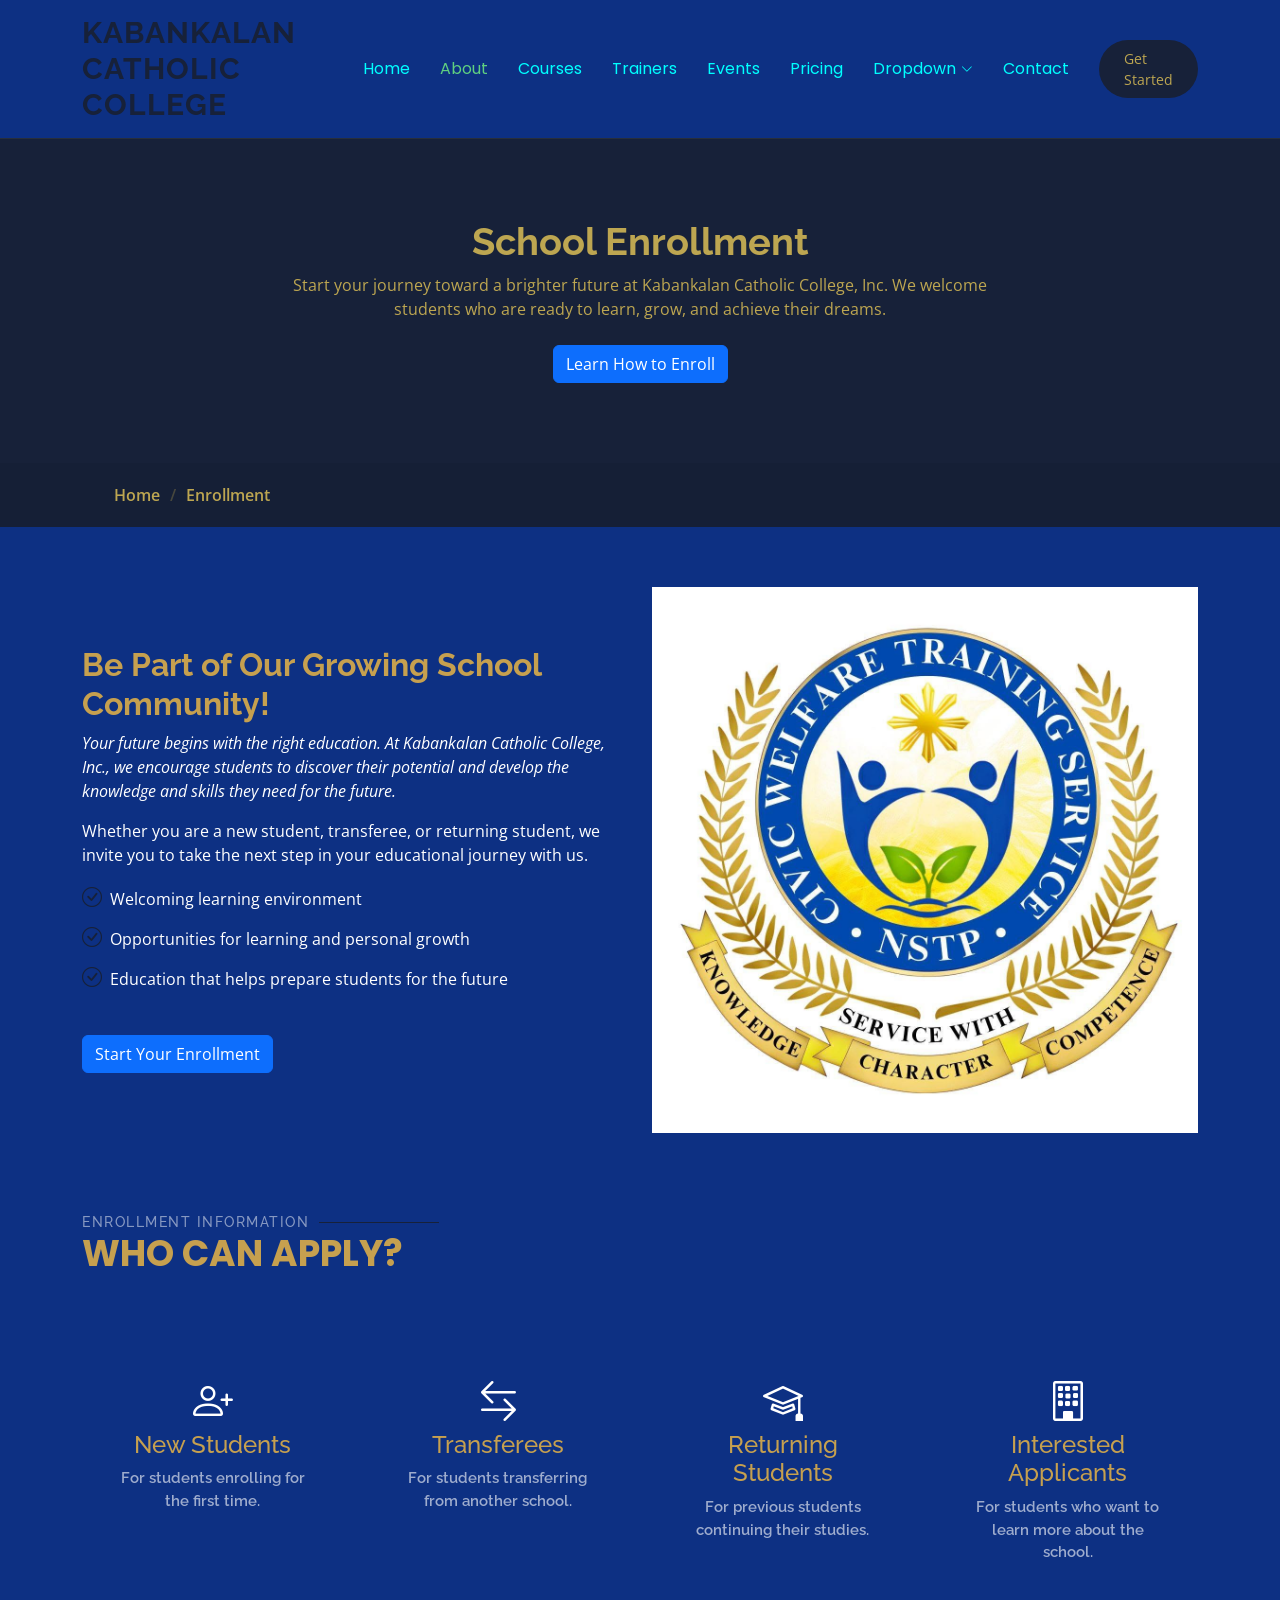
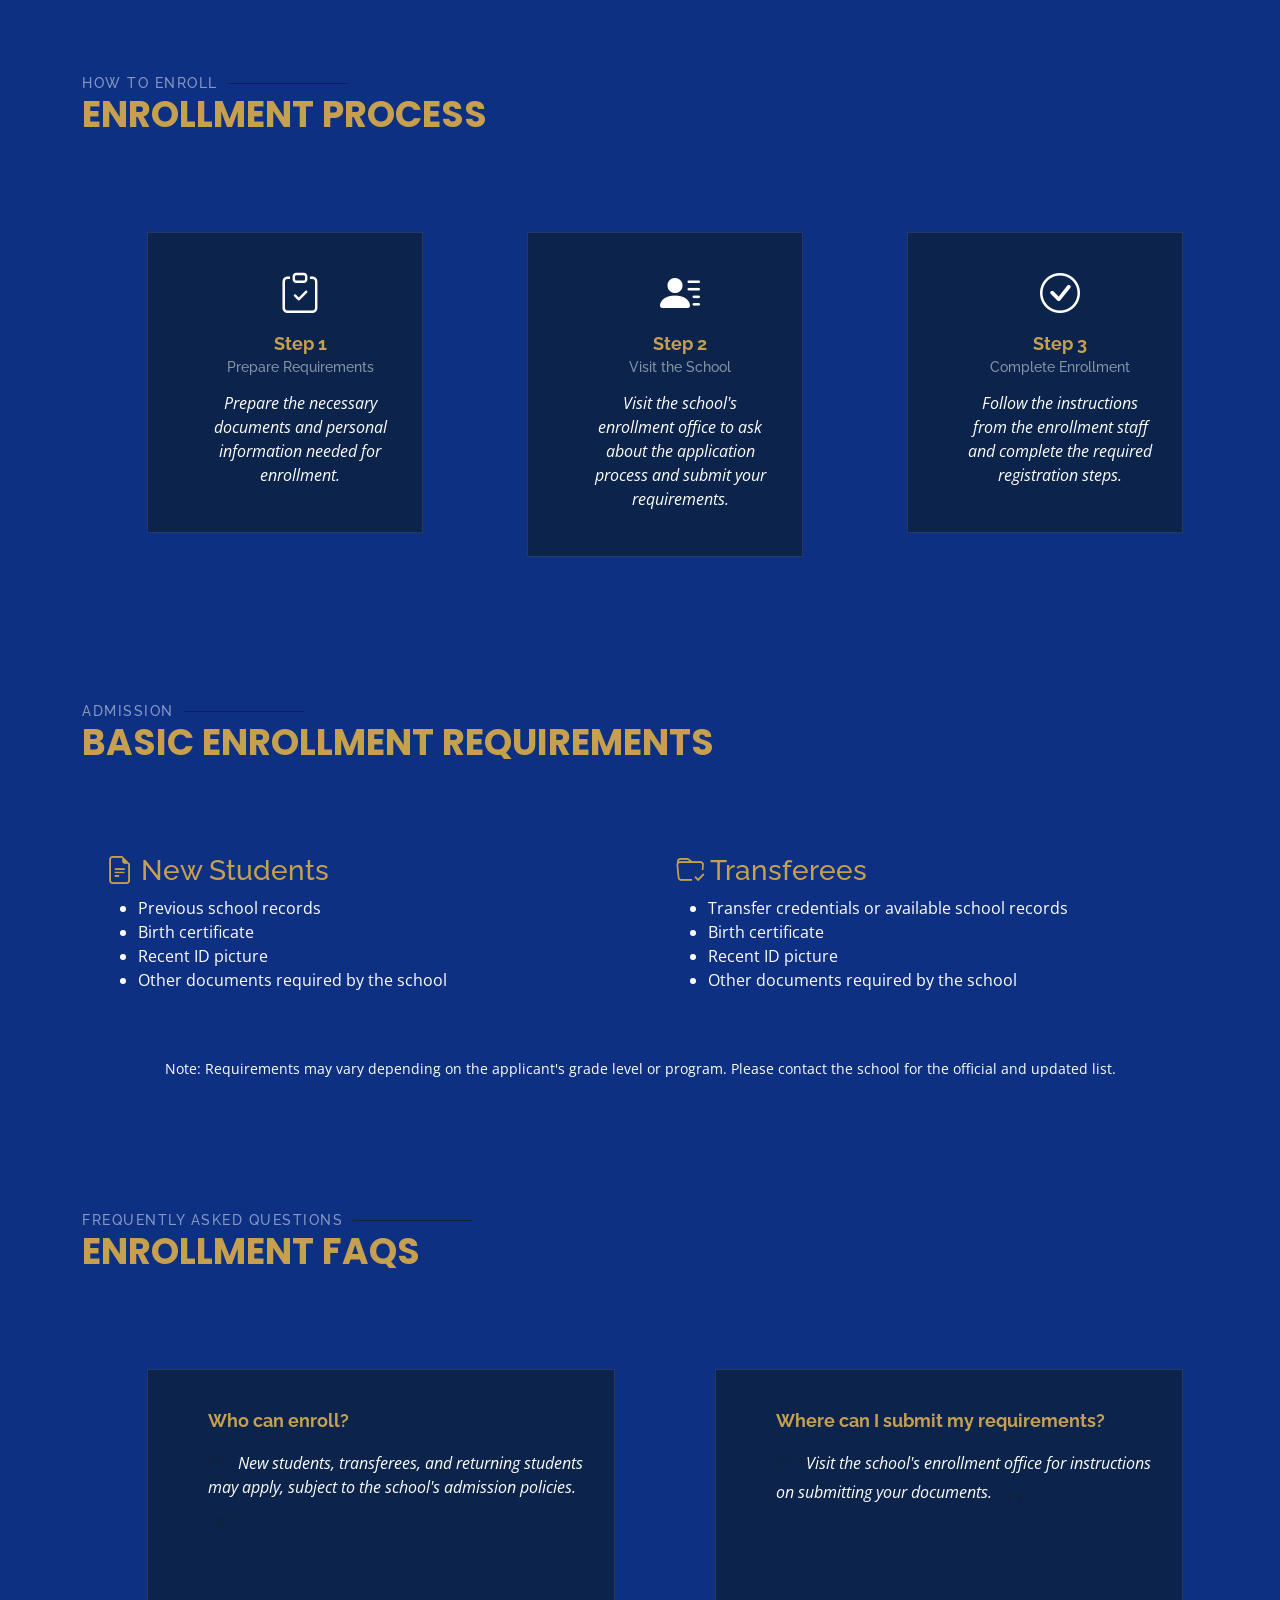
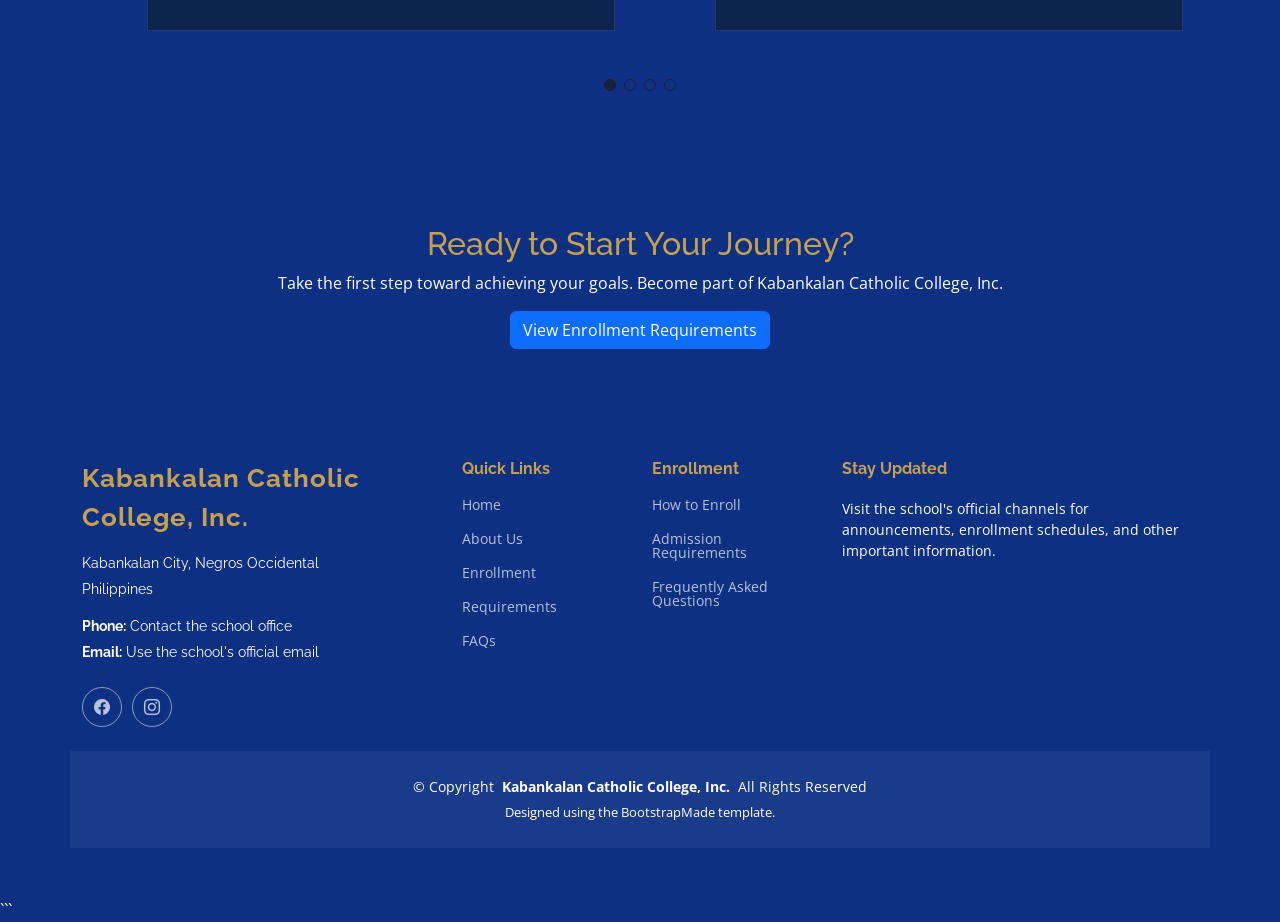
==== commit d6310adb: "2 commit" ====
--- a/about.html
+++ b/about.html
@@ -4,13 +4,13 @@
 <head>
   <meta charset="utf-8">
   <meta content="width=device-width, initial-scale=1.0" name="viewport">
-  <title>About - Mentor Bootstrap Template</title>
+  <title>Kabankalan Catholic College</title>
   <meta name="description" content="">
   <meta name="keywords" content="">
 
   <!-- Favicons -->
-  <link href="assets/img/favicon.png" rel="icon">
-  <link href="assets/img/apple-touch-icon.png" rel="apple-touch-icon">
+  <link href="assets/img/KCC-LOGO.png" rel="icon">
+  <link href="assets/img/KCC-LOGO.png" rel="apple-touch-icon">
 
   <!-- Fonts -->
   <link href="https://fonts.googleapis.com" rel="preconnect">
@@ -44,7 +44,7 @@
       <a href="index.html" class="logo d-flex align-items-center me-auto">
         <!-- Uncomment the line below if you also wish to use an image logo -->
         <!-- <img src="assets/img/logo.webp" alt=""> -->
-        <h1 class="sitename">Mentor</h1>
+        <h1 class="sitename">Kabankalan Catholic College</h1>
       </a>
 
       <nav id="navmenu" class="navmenu">
@@ -82,309 +82,469 @@
     </div>
   </header>
 
-  <main class="main">
-
-    <!-- Page Title -->
-    <div class="page-title" data-aos="fade">
-      <div class="heading">
-        <div class="container">
-          <div class="row d-flex justify-content-center text-center">
-            <div class="col-lg-8">
-              <h1>About Us<br></h1>
-              <p class="mb-0">Odio et unde deleniti. Deserunt numquam exercitationem. Officiis quo odio sint voluptas consequatur ut a odio voluptatem. Sit dolorum debitis veritatis natus dolores. Quasi ratione sint. Sit quaerat ipsum dolorem.</p>
-            </div>
-          </div>
-        </div>
-      </div>
-      <nav class="breadcrumbs">
-        <div class="container">
-          <ol>
-            <li><a href="index.html">Home</a></li>
-            <li class="current">About Us<br></li>
-          </ol>
-        </div>
-      </nav>
-    </div><!-- End Page Title -->
-
-    <!-- About Us Section -->
-    <section id="about-us" class="section about-us">
-
+<main class="main">
+
+  <!-- Page Title -->
+  <div class="page-title" data-aos="fade">
+    <div class="heading">
       <div class="container">
-
-        <div class="row gy-4">
-
-          <div class="col-lg-6 order-1 order-lg-2" data-aos="fade-up" data-aos-delay="100">
-            <img src="assets/img/about/about-1.webp" class="img-fluid" alt="">
-          </div>
-
-          <div class="col-lg-6 order-2 order-lg-1 content" data-aos="fade-up" data-aos-delay="200">
-            <h3>Voluptatem dignissimos provident quasi corporis</h3>
-            <p class="fst-italic">
-              Lorem ipsum dolor sit amet, consectetur adipiscing elit, sed do eiusmod tempor incididunt ut labore et dolore
-              magna aliqua.
+        <div class="row d-flex justify-content-center text-center">
+          <div class="col-lg-8">
+            <h1>School Enrollment</h1>
+            <p class="mb-0">
+              Start your journey toward a brighter future at
+              Kabankalan Catholic College, Inc. We welcome students
+              who are ready to learn, grow, and achieve their dreams.
             </p>
+            <a href="#enrollment-process" class="btn btn-primary mt-4">
+              Learn How to Enroll
+            </a>
+          </div>
+        </div>
+      </div>
+    </div>
+
+    <nav class="breadcrumbs">
+      <div class="container">
+        <ol>
+          <li><a href="index.html">Home</a></li>
+          <li><a href="about.html" class="current">Enrollment</a></li>
+        </ol>
+      </div>
+    </nav>
+  </div>
+  <!-- End Page Title -->
+
+
+  <!-- Enrollment Introduction Section -->
+  <section id="about-us" class="section about-us">
+    <div class="container">
+      <div class="row gy-4 align-items-center">
+
+        <div class="col-lg-6 order-1 order-lg-2" data-aos="fade-up" data-aos-delay="100">
+          <img src="assets/img/about/CWTS.jpg"
+               class="img-fluid"
+               alt="Students learning in school">
+        </div>
+
+        <div class="col-lg-6 order-2 order-lg-1 content" data-aos="fade-up" data-aos-delay="200">
+          <h3>Be Part of Our Growing School Community!</h3>
+
+          <p class="fst-italic">
+            Your future begins with the right education. At
+            Kabankalan Catholic College, Inc., we encourage students
+            to discover their potential and develop the knowledge
+            and skills they need for the future.
+          </p>
+
+          <p>
+            Whether you are a new student, transferee, or returning
+            student, we invite you to take the next step in your
+            educational journey with us.
+          </p>
+
+          <ul>
+            <li>
+              <i class="bi bi-check-circle"></i>
+              <span>Welcoming learning environment</span>
+            </li>
+            <li>
+              <i class="bi bi-check-circle"></i>
+              <span>Opportunities for learning and personal growth</span>
+            </li>
+            <li>
+              <i class="bi bi-check-circle"></i>
+              <span>Education that helps prepare students for the future</span>
+            </li>
+          </ul>
+
+          <a href="#enrollment-process" class="btn btn-primary mt-3">
+            Start Your Enrollment
+          </a>
+        </div>
+
+      </div>
+    </div>
+  </section>
+  <!-- End Enrollment Introduction Section -->
+
+
+  <!-- Enrollment Information Section -->
+  <section id="counts" class="section counts light-background">
+    <div class="container" data-aos="fade-up">
+
+      <div class="section-title">
+        <h2>Enrollment Information</h2>
+        <p>Who Can Apply?</p>
+      </div>
+
+      <div class="row gy-4">
+
+        <div class="col-lg-3 col-md-6">
+          <div class="stats-item text-center w-100 h-100">
+            <i class="bi bi-person-plus fs-1"></i>
+            <h4>New Students</h4>
+            <p>For students enrolling for the first time.</p>
+          </div>
+        </div>
+
+        <div class="col-lg-3 col-md-6">
+          <div class="stats-item text-center w-100 h-100">
+            <i class="bi bi-arrow-left-right fs-1"></i>
+            <h4>Transferees</h4>
+            <p>For students transferring from another school.</p>
+          </div>
+        </div>
+
+        <div class="col-lg-3 col-md-6">
+          <div class="stats-item text-center w-100 h-100">
+            <i class="bi bi-mortarboard fs-1"></i>
+            <h4>Returning Students</h4>
+            <p>For previous students continuing their studies.</p>
+          </div>
+        </div>
+
+        <div class="col-lg-3 col-md-6">
+          <div class="stats-item text-center w-100 h-100">
+            <i class="bi bi-building fs-1"></i>
+            <h4>Interested Applicants</h4>
+            <p>For students who want to learn more about the school.</p>
+          </div>
+        </div>
+
+      </div>
+    </div>
+  </section>
+  <!-- End Enrollment Information Section -->
+
+
+  <!-- Enrollment Process Section -->
+  <section id="enrollment-process" class="section testimonials">
+
+    <div class="container section-title" data-aos="fade-up">
+      <h2>How to Enroll</h2>
+      <p>Enrollment Process</p>
+    </div>
+
+    <div class="container" data-aos="fade-up" data-aos-delay="100">
+
+      <div class="row gy-4">
+
+        <div class="col-lg-4 col-md-6">
+          <div class="testimonial-wrap">
+            <div class="testimonial-item text-center">
+              <i class="bi bi-clipboard-check fs-1"></i>
+              <h3>Step 1</h3>
+              <h4>Prepare Requirements</h4>
+              <p>
+                <span>
+                  Prepare the necessary documents and personal
+                  information needed for enrollment.
+                </span>
+              </p>
+            </div>
+          </div>
+        </div>
+
+        <div class="col-lg-4 col-md-6">
+          <div class="testimonial-wrap">
+            <div class="testimonial-item text-center">
+              <i class="bi bi-person-lines-fill fs-1"></i>
+              <h3>Step 2</h3>
+              <h4>Visit the School</h4>
+              <p>
+                <span>
+                  Visit the school's enrollment office to ask
+                  about the application process and submit your
+                  requirements.
+                </span>
+              </p>
+            </div>
+          </div>
+        </div>
+
+        <div class="col-lg-4 col-md-6">
+          <div class="testimonial-wrap">
+            <div class="testimonial-item text-center">
+              <i class="bi bi-check-circle fs-1"></i>
+              <h3>Step 3</h3>
+              <h4>Complete Enrollment</h4>
+              <p>
+                <span>
+                  Follow the instructions from the enrollment
+                  staff and complete the required registration steps.
+                </span>
+              </p>
+            </div>
+          </div>
+        </div>
+
+      </div>
+    </div>
+  </section>
+  <!-- End Enrollment Process Section -->
+
+
+  <!-- Requirements Section -->
+  <section id="requirements" class="section light-background">
+    <div class="container">
+
+      <div class="section-title" data-aos="fade-up">
+        <h2>Admission</h2>
+        <p>Basic Enrollment Requirements</p>
+      </div>
+
+      <div class="row gy-4">
+
+        <div class="col-lg-6" data-aos="fade-up">
+          <div class="p-4 bg-blue h-100">
+            <h3><i class="bi bi-file-earmark-text"></i> New Students</h3>
             <ul>
-              <li><i class="bi bi-check-circle"></i> <span>Ullamco laboris nisi ut aliquip ex ea commodo consequat.</span></li>
-              <li><i class="bi bi-check-circle"></i> <span>Duis aute irure dolor in reprehenderit in voluptate velit.</span></li>
-              <li><i class="bi bi-check-circle"></i> <span>Ullamco laboris nisi ut aliquip ex ea commodo consequat. Duis aute irure dolor in reprehenderit in voluptate trideta storacalaperda mastiro dolore eu fugiat nulla pariatur.</span></li>
+              <li>Previous school records</li>
+              <li>Birth certificate</li>
+              <li>Recent ID picture</li>
+              <li>Other documents required by the school</li>
             </ul>
           </div>
-
-        </div>
-
-      </div>
-
-    </section><!-- /About Us Section -->
-
-    <!-- Counts Section -->
-    <section id="counts" class="section counts light-background">
-
-      <div class="container" data-aos="fade-up" data-aos-delay="100">
-
-        <div class="row gy-4">
-
-          <div class="col-lg-3 col-md-6">
-            <div class="stats-item text-center w-100 h-100">
-              <span data-purecounter-start="0" data-purecounter-end="1232" data-purecounter-duration="1" class="purecounter"></span>
-              <p>Students</p>
-            </div>
-          </div><!-- End Stats Item -->
-
-          <div class="col-lg-3 col-md-6">
-            <div class="stats-item text-center w-100 h-100">
-              <span data-purecounter-start="0" data-purecounter-end="64" data-purecounter-duration="1" class="purecounter"></span>
-              <p>Courses</p>
-            </div>
-          </div><!-- End Stats Item -->
-
-          <div class="col-lg-3 col-md-6">
-            <div class="stats-item text-center w-100 h-100">
-              <span data-purecounter-start="0" data-purecounter-end="42" data-purecounter-duration="1" class="purecounter"></span>
-              <p>Events</p>
-            </div>
-          </div><!-- End Stats Item -->
-
-          <div class="col-lg-3 col-md-6">
-            <div class="stats-item text-center w-100 h-100">
-              <span data-purecounter-start="0" data-purecounter-end="24" data-purecounter-duration="1" class="purecounter"></span>
-              <p>Trainers</p>
-            </div>
-          </div><!-- End Stats Item -->
-
-        </div>
-
-      </div>
-
-    </section><!-- /Counts Section -->
-
-    <!-- Testimonials Section -->
-    <section id="testimonials" class="testimonials section">
-
-      <!-- Section Title -->
-      <div class="container section-title" data-aos="fade-up">
-        <h2>Testimonials</h2>
-        <p>What are they saying</p>
-      </div><!-- End Section Title -->
-
-      <div class="container" data-aos="fade-up" data-aos-delay="100">
-
-        <div class="swiper init-swiper">
-          <script type="application/json" class="swiper-config">
-            {
-              "loop": true,
-              "speed": 600,
-              "autoplay": {
-                "delay": 5000
+        </div>
+
+        <div class="col-lg-6" data-aos="fade-up" data-aos-delay="100">
+          <div class="p-4 bg-blue h-100">
+            <h3><i class="bi bi-folder-check"></i> Transferees</h3>
+            <ul>
+              <li>Transfer credentials or available school records</li>
+              <li>Birth certificate</li>
+              <li>Recent ID picture</li>
+              <li>Other documents required by the school</li>
+            </ul>
+          </div>
+        </div>
+
+      </div>
+
+      <p class="text-center mt-4">
+        <small>
+          Note: Requirements may vary depending on the applicant's
+          grade level or program. Please contact the school for the
+          official and updated list.
+        </small>
+      </p>
+
+    </div>
+  </section>
+  <!-- End Requirements Section -->
+
+
+  <!-- FAQ Section -->
+  <section id="testimonials" class="testimonials section">
+
+    <div class="container section-title" data-aos="fade-up">
+      <h2>Frequently Asked Questions</h2>
+      <p>Enrollment FAQs</p>
+    </div>
+
+    <div class="container" data-aos="fade-up" data-aos-delay="100">
+
+      <div class="swiper init-swiper">
+        <script type="application/json" class="swiper-config">
+          {
+            "loop": true,
+            "speed": 600,
+            "autoplay": {
+              "delay": 5000
+            },
+            "slidesPerView": "auto",
+            "pagination": {
+              "el": ".swiper-pagination",
+              "type": "bullets",
+              "clickable": true
+            },
+            "breakpoints": {
+              "320": {
+                "slidesPerView": 1,
+                "spaceBetween": 40
               },
-              "slidesPerView": "auto",
-              "pagination": {
-                "el": ".swiper-pagination",
-                "type": "bullets",
-                "clickable": true
-              },
-              "breakpoints": {
-                "320": {
-                  "slidesPerView": 1,
-                  "spaceBetween": 40
-                },
-                "1200": {
-                  "slidesPerView": 2,
-                  "spaceBetween": 20
-                }
+              "1200": {
+                "slidesPerView": 2,
+                "spaceBetween": 20
               }
             }
-          </script>
-          <div class="swiper-wrapper">
-
-            <div class="swiper-slide">
-              <div class="testimonial-wrap">
-                <div class="testimonial-item">
-                  <img src="assets/img/person/person-m-9.webp" class="testimonial-img" alt="">
-                  <h3>Saul Goodman</h3>
-                  <h4>Ceo &amp; Founder</h4>
-                  <div class="stars">
-                    <i class="bi bi-star-fill"></i><i class="bi bi-star-fill"></i><i class="bi bi-star-fill"></i><i class="bi bi-star-fill"></i><i class="bi bi-star-fill"></i>
-                  </div>
-                  <p>
-                    <i class="bi bi-quote quote-icon-left"></i>
-                    <span>Proin iaculis purus consequat sem cure digni ssim donec porttitora entum suscipit rhoncus. Accusantium quam, ultricies eget id, aliquam eget nibh et. Maecen aliquam, risus at semper.</span>
-                    <i class="bi bi-quote quote-icon-right"></i>
-                  </p>
-                </div>
+          }
+        </script>
+
+        <div class="swiper-wrapper">
+
+          <div class="swiper-slide">
+            <div class="testimonial-wrap">
+              <div class="testimonial-item">
+                <h3>Who can enroll?</h3>
+                <p>
+                  <i class="bi bi-quote quote-icon-left"></i>
+                  <span>
+                    New students, transferees, and returning students
+                    may apply, subject to the school's admission policies.
+                  </span>
+                  <i class="bi bi-quote quote-icon-right"></i>
+                </p>
               </div>
-            </div><!-- End testimonial item -->
-
-            <div class="swiper-slide">
-              <div class="testimonial-wrap">
-                <div class="testimonial-item">
-                  <img src="assets/img/person/person-f-5.webp" class="testimonial-img" alt="">
-                  <h3>Sara Wilsson</h3>
-                  <h4>Designer</h4>
-                  <div class="stars">
-                    <i class="bi bi-star-fill"></i><i class="bi bi-star-fill"></i><i class="bi bi-star-fill"></i><i class="bi bi-star-fill"></i><i class="bi bi-star-fill"></i>
-                  </div>
-                  <p>
-                    <i class="bi bi-quote quote-icon-left"></i>
-                    <span>Export tempor illum tamen malis malis eram quae irure esse labore quem cillum quid cillum eram malis quorum velit fore eram velit sunt aliqua noster fugiat irure amet legam anim culpa.</span>
-                    <i class="bi bi-quote quote-icon-right"></i>
-                  </p>
-                </div>
+            </div>
+          </div>
+
+          <div class="swiper-slide">
+            <div class="testimonial-wrap">
+              <div class="testimonial-item">
+                <h3>Where can I submit my requirements?</h3>
+                <p>
+                  <i class="bi bi-quote quote-icon-left"></i>
+                  <span>
+                    Visit the school's enrollment office for instructions
+                    on submitting your documents.
+                  </span>
+                  <i class="bi bi-quote quote-icon-right"></i>
+                </p>
               </div>
-            </div><!-- End testimonial item -->
-
-            <div class="swiper-slide">
-              <div class="testimonial-wrap">
-                <div class="testimonial-item">
-                  <img src="assets/img/person/person-f-12.webp" class="testimonial-img" alt="">
-                  <h3>Jena Karlis</h3>
-                  <h4>Store Owner</h4>
-                  <div class="stars">
-                    <i class="bi bi-star-fill"></i><i class="bi bi-star-fill"></i><i class="bi bi-star-fill"></i><i class="bi bi-star-fill"></i><i class="bi bi-star-fill"></i>
-                  </div>
-                  <p>
-                    <i class="bi bi-quote quote-icon-left"></i>
-                    <span>Enim nisi quem export duis labore cillum quae magna enim sint quorum nulla quem veniam duis minim tempor labore quem eram duis noster aute amet eram fore quis sint minim.</span>
-                    <i class="bi bi-quote quote-icon-right"></i>
-                  </p>
-                </div>
+            </div>
+          </div>
+
+          <div class="swiper-slide">
+            <div class="testimonial-wrap">
+              <div class="testimonial-item">
+                <h3>What courses are available?</h3>
+                <p>
+                  <i class="bi bi-quote quote-icon-left"></i>
+                  <span>
+                    Contact the school or visit its official information
+                    channels to get the updated list of available programs.
+                  </span>
+                  <i class="bi bi-quote quote-icon-right"></i>
+                </p>
               </div>
-            </div><!-- End testimonial item -->
-
-            <div class="swiper-slide">
-              <div class="testimonial-wrap">
-                <div class="testimonial-item">
-                  <img src="assets/img/person/person-m-12.webp" class="testimonial-img" alt="">
-                  <h3>Matt Brandon</h3>
-                  <h4>Freelancer</h4>
-                  <div class="stars">
-                    <i class="bi bi-star-fill"></i><i class="bi bi-star-fill"></i><i class="bi bi-star-fill"></i><i class="bi bi-star-fill"></i><i class="bi bi-star-fill"></i>
-                  </div>
-                  <p>
-                    <i class="bi bi-quote quote-icon-left"></i>
-                    <span>Fugiat enim eram quae cillum dolore dolor amet nulla culpa multos export minim fugiat minim velit minim dolor enim duis veniam ipsum anim magna sunt elit fore quem dolore labore illum veniam.</span>
-                    <i class="bi bi-quote quote-icon-right"></i>
-                  </p>
-                </div>
+            </div>
+          </div>
+
+          <div class="swiper-slide">
+            <div class="testimonial-wrap">
+              <div class="testimonial-item">
+                <h3>How can I learn more about enrollment?</h3>
+                <p>
+                  <i class="bi bi-quote quote-icon-left"></i>
+                  <span>
+                    You may visit the school or contact its official
+                    office for enrollment schedules, fees, and other details.
+                  </span>
+                  <i class="bi bi-quote quote-icon-right"></i>
+                </p>
               </div>
-            </div><!-- End testimonial item -->
-
-            <div class="swiper-slide">
-              <div class="testimonial-wrap">
-                <div class="testimonial-item">
-                  <img src="assets/img/person/person-m-13.webp" class="testimonial-img" alt="">
-                  <h3>John Larson</h3>
-                  <h4>Entrepreneur</h4>
-                  <div class="stars">
-                    <i class="bi bi-star-fill"></i><i class="bi bi-star-fill"></i><i class="bi bi-star-fill"></i><i class="bi bi-star-fill"></i><i class="bi bi-star-fill"></i>
-                  </div>
-                  <p>
-                    <i class="bi bi-quote quote-icon-left"></i>
-                    <span>Quis quorum aliqua sint quem legam fore sunt eram irure aliqua veniam tempor noster veniam enim culpa labore duis sunt culpa nulla illum cillum fugiat legam esse veniam culpa fore nisi cillum quid.</span>
-                    <i class="bi bi-quote quote-icon-right"></i>
-                  </p>
-                </div>
-              </div>
-            </div><!-- End testimonial item -->
-
-          </div>
-          <div class="swiper-pagination"></div>
-        </div>
-
-      </div>
-
-    </section><!-- /Testimonials Section -->
-
-  </main>
-
-  <footer id="footer" class="footer position-relative light-background">
-
-    <div class="container footer-top">
-      <div class="row gy-4">
-        <div class="col-lg-4 col-md-6 footer-about">
-          <a href="index.html" class="logo d-flex align-items-center">
-            <span class="sitename">Mentor</span>
-          </a>
-          <div class="footer-contact pt-3">
-            <p>A108 Adam Street</p>
-            <p>New York, NY 535022</p>
-            <p class="mt-3"><strong>Phone:</strong> <span>+1 5589 55488 55</span></p>
-            <p><strong>Email:</strong> <span>info@example.com</span></p>
-          </div>
-          <div class="social-links d-flex mt-4">
-            <a href=""><i class="bi bi-twitter-x"></i></a>
-            <a href=""><i class="bi bi-facebook"></i></a>
-            <a href=""><i class="bi bi-instagram"></i></a>
-            <a href=""><i class="bi bi-linkedin"></i></a>
-          </div>
-        </div>
-
-        <div class="col-lg-2 col-md-3 footer-links">
-          <h4>Useful Links</h4>
-          <ul>
-            <li><a href="#">Home</a></li>
-            <li><a href="#">About us</a></li>
-            <li><a href="#">Services</a></li>
-            <li><a href="#">Terms of service</a></li>
-            <li><a href="#">Privacy policy</a></li>
-          </ul>
-        </div>
-
-        <div class="col-lg-2 col-md-3 footer-links">
-          <h4>Our Services</h4>
-          <ul>
-            <li><a href="#">Web Design</a></li>
-            <li><a href="#">Web Development</a></li>
-            <li><a href="#">Product Management</a></li>
-            <li><a href="#">Marketing</a></li>
-            <li><a href="#">Graphic Design</a></li>
-          </ul>
-        </div>
-
-        <div class="col-lg-4 col-md-12 footer-newsletter">
-          <h4>Our Newsletter</h4>
-          <p>Subscribe to our newsletter and receive the latest news about our products and services!</p>
-          <form action="#" method="post" class="email-form">
-            <div class="newsletter-form"><input type="email" name="email"><input type="submit" value="Subscribe"></div>
-            <div class="loading">Loading</div>
-            <div class="error-message"></div>
-            <div class="sent-message">Your subscription request has been sent. Thank you!</div>
-          </form>
-        </div>
-
-      </div>
-    </div>
-
-    <div class="container copyright text-center mt-4">
-      <p>© <span>Copyright</span> <strong class="px-1 sitename">Mentor</strong> <span>All Rights Reserved</span></p>
-      <div class="credits">
-        <!-- All the links in the footer should remain intact. -->
-        <!-- You can delete the links only if you've purchased the pro version. -->
-        <!-- Licensing information: https://bootstrapmade.com/license/ -->
-        Designed by <a href="https://bootstrapmade.com/">BootstrapMade</a> | <a href="https://bootstrapmade.com/tools/">DevTools</a>
-      </div>
-    </div>
-
-  </footer>
+            </div>
+          </div>
+
+        </div>
+
+        <div class="swiper-pagination"></div>
+      </div>
+
+    </div>
+  </section>
+  <!-- End FAQ Section -->
+
+
+  <!-- Call to Action Section -->
+  <section class="section light-background">
+    <div class="container text-center" data-aos="fade-up">
+      <h2>Ready to Start Your Journey?</h2>
+      <p>
+        Take the first step toward achieving your goals.
+        Become part of Kabankalan Catholic College, Inc.
+      </p>
+      <a href="#requirements" class="btn btn-primary">
+        View Enrollment Requirements
+      </a>
+    </div>
+  </section>
+  <!-- End Call to Action Section -->
+
+</main>
+
+
+<!-- Footer -->
+<footer id="footer" class="footer position-relative light-background">
+
+  <div class="container footer-top">
+    <div class="row gy-4">
+
+      <div class="col-lg-4 col-md-6 footer-about">
+        <a href="index.html" class="logo d-flex align-items-center">
+          <span class="sitename">Kabankalan Catholic College, Inc.</span>
+        </a>
+
+        <div class="footer-contact pt-3">
+          <p>Kabankalan City, Negros Occidental</p>
+          <p>Philippines</p>
+          <p class="mt-3">
+            <strong>Phone:</strong>
+            <span>Contact the school office</span>
+          </p>
+          <p>
+            <strong>Email:</strong>
+            <span>Use the school's official email</span>
+          </p>
+        </div>
+
+        <div class="social-links d-flex mt-4">
+          <a href="#"><i class="bi bi-facebook"></i></a>
+          <a href="#"><i class="bi bi-instagram"></i></a>
+        </div>
+      </div>
+
+
+      <div class="col-lg-2 col-md-3 footer-links">
+        <h4>Quick Links</h4>
+        <ul>
+          <li><a href="index.html">Home</a></li>
+          <li><a href="#about-us">About Us</a></li>
+          <li><a href="#enrollment-process">Enrollment</a></li>
+          <li><a href="#requirements">Requirements</a></li>
+          <li><a href="#testimonials">FAQs</a></li>
+        </ul>
+      </div>
+
+
+      <div class="col-lg-2 col-md-3 footer-links">
+        <h4>Enrollment</h4>
+        <ul>
+          <li><a href="#enrollment-process">How to Enroll</a></li>
+          <li><a href="#requirements">Admission Requirements</a></li>
+          <li><a href="#testimonials">Frequently Asked Questions</a></li>
+        </ul>
+      </div>
+
+
+      <div class="col-lg-4 col-md-12 footer-newsletter">
+        <h4>Stay Updated</h4>
+        <p>
+          Visit the school's official channels for announcements,
+          enrollment schedules, and other important information.
+        </p>
+      </div>
+
+    </div>
+  </div>
+
+
+  <div class="container copyright text-center mt-4">
+    <p>
+      © <span>Copyright</span>
+      <strong class="px-1 sitename">Kabankalan Catholic College, Inc.</strong>
+      <span>All Rights Reserved</span>
+    </p>
+
+    <div class="credits">
+      Designed using the BootstrapMade template.
+    </div>
+  </div>
+
+</footer>
+```
 
   <!-- Scroll Top -->
   <a href="#" id="scroll-top" class="scroll-top d-flex align-items-center justify-content-center"><i class="bi bi-arrow-up-short"></i></a>
--- a/assets/css/main.css
+++ b/assets/css/main.css
@@ -19,36 +19,36 @@
 
 /* Global Colors - The following color variables are used throughout the website. Updating them here will change the color scheme of the entire website */
 :root { 
-  --background-color: #ffffff; /* Background color for the entire website, including individual sections */
-  --default-color: #444444; /* Default color used for the majority of the text content across the entire website */
-  --heading-color: #37423b; /* Color for headings, subheadings and title throughout the website */
-  --accent-color: #5fcf80; /* Accent color that represents your brand on the website. It's used for buttons, links, and other elements that need to stand out */
-  --surface-color: #ffffff; /* The surface color is used as a background of boxed elements within sections, such as cards, icon boxes, or other elements that require a visual separation from the global background. */
-  --contrast-color: #ffffff; /* Contrast color for text, ensuring readability against backgrounds of accent, heading, or default colors. */
+  --background-color: #0d3083 ; /* Background color for the entire website, including individual sections */
+  --default-color: #ffffff; /* Default color used for the majority of the text content across the entire website */
+  --heading-color: #c6a04f; /* Color for headings, subheadings and title throughout the website */
+  --accent-color: #172139; /* Accent color that represents your brand on the website. It's used for buttons, links, and other elements that need to stand out */
+  --surface-color: #0c244c ; /* The surface color is used as a background of boxed elements within sections, such as cards, icon boxes, or other elements that require a visual separation from the global background. */
+  --contrast-color: #bda651; /* Contrast color for text, ensuring readability against backgrounds of accent, heading, or default colors. */
 }
 
 /* Nav Menu Colors - The following color variables are used specifically for the navigation menu. They are separate from the global colors to allow for more customization options */
 :root {
-  --nav-color: #272828;  /* The default color of the main navmenu links */
+  --nav-color: #00ffff;  /* The default color of the main navmenu links */
   --nav-hover-color: #5fcf80; /* Applied to main navmenu links when they are hovered over or active */
   --nav-mobile-background-color: #ffffff; /* Used as the background color for mobile navigation menu */
-  --nav-dropdown-background-color: #ffffff; /* Used as the background color for dropdown items that appear when hovering over primary navigation items */
-  --nav-dropdown-color: #272828; /* Used for navigation links of the dropdown items in the navigation menu. */
+  --nav-dropdown-background-color: #0c244c; /* Used as the background color for dropdown items that appear when hovering over primary navigation items */
+  --nav-dropdown-color: #00ffff; /* Used for navigation links of the dropdown items in the navigation menu. */
   --nav-dropdown-hover-color: #5fcf80; /* Similar to --nav-hover-color, this color is applied to dropdown navigation links when they are hovered over. */
 }
 
 /* Color Presets - These classes override global colors when applied to any section or element, providing reuse of the sam color scheme. */
 
 .light-background {
-  --background-color: #f9f9f9;
+  --background-color: #0d3083;
   --surface-color: #ffffff;
 }
 
 .dark-background {
-  --background-color: #060606;
+  --background-color: #000000;
   --default-color: #ffffff;
-  --heading-color: #ffffff;
-  --surface-color: #252525;
+  --heading-color: #c6a04f;
+  --surface-color: #0d00ff;
   --contrast-color: #ffffff;
 }
 
@@ -91,7 +91,7 @@
 ------------------------------*/
 .email-form .error-message {
   display: none;
-  background: #df1529;
+  background: #ffffff;
   color: #ffffff;
   text-align: left;
   padding: 15px;
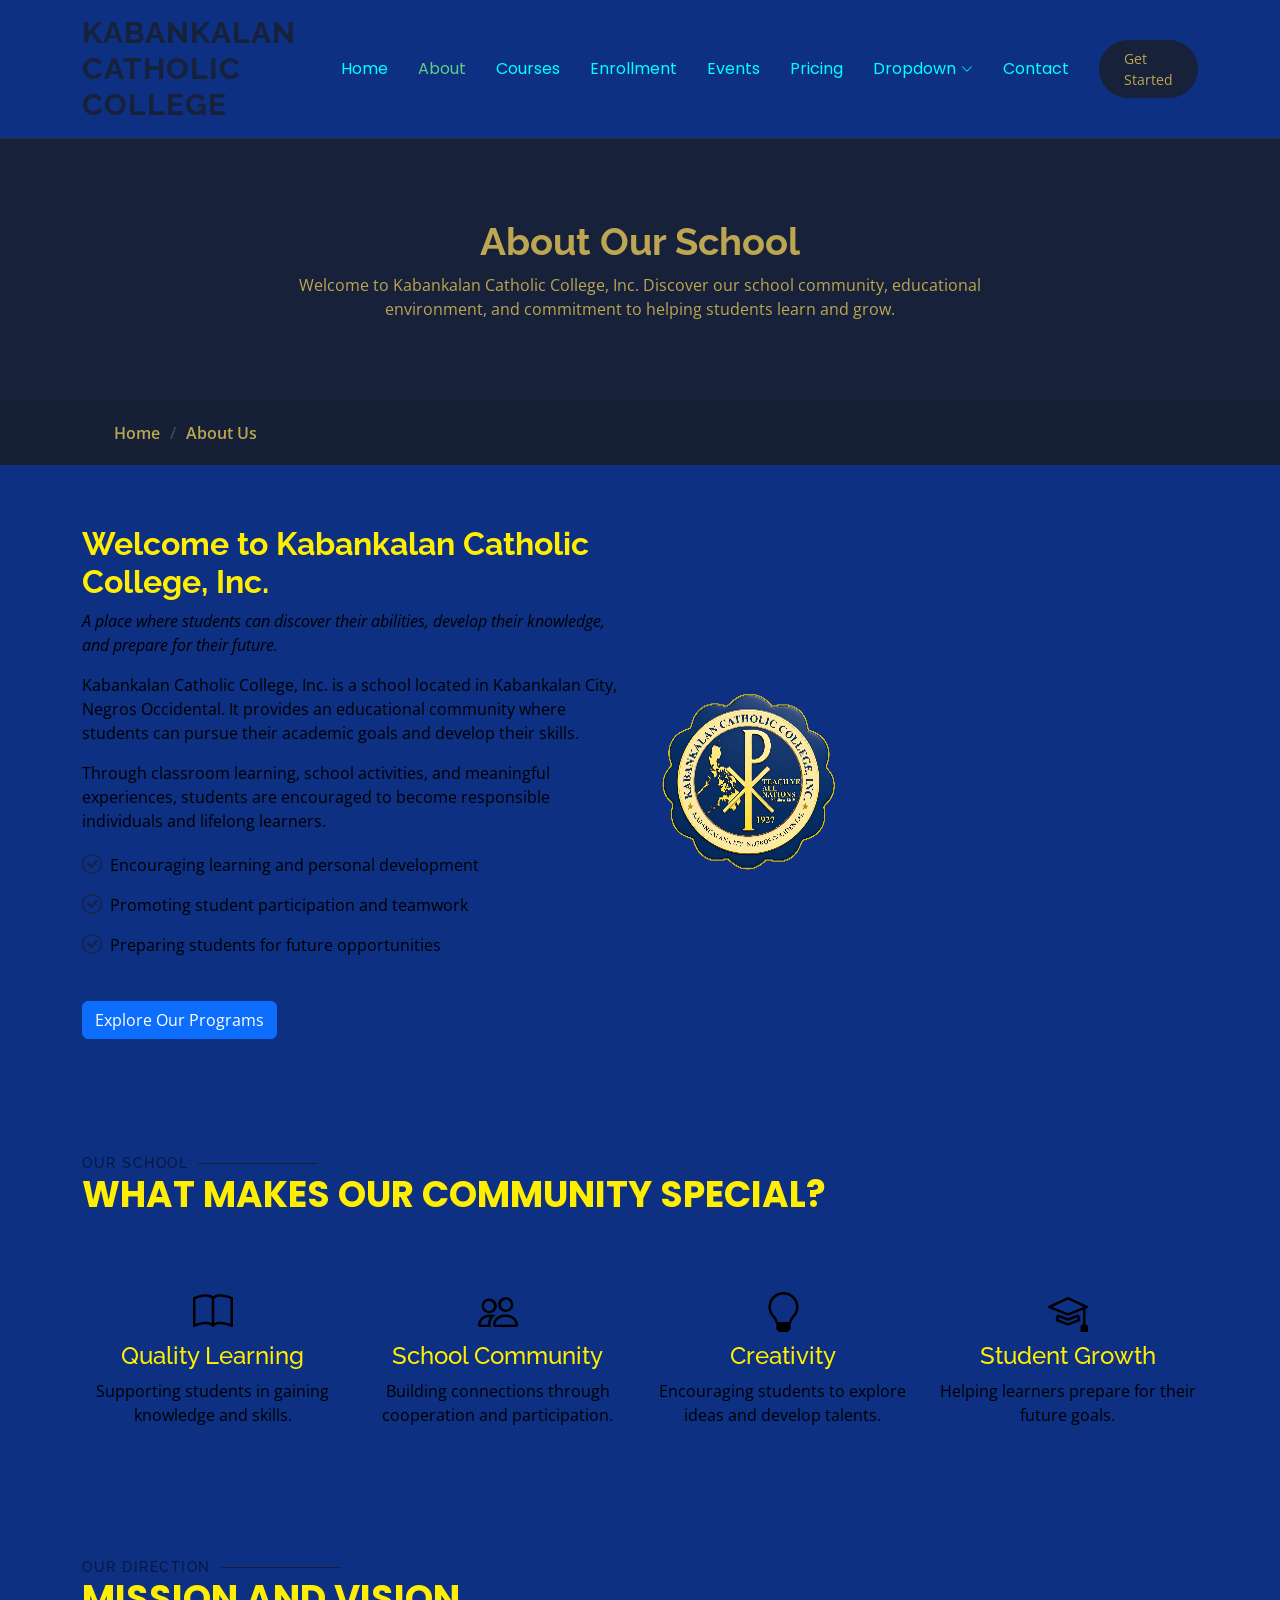
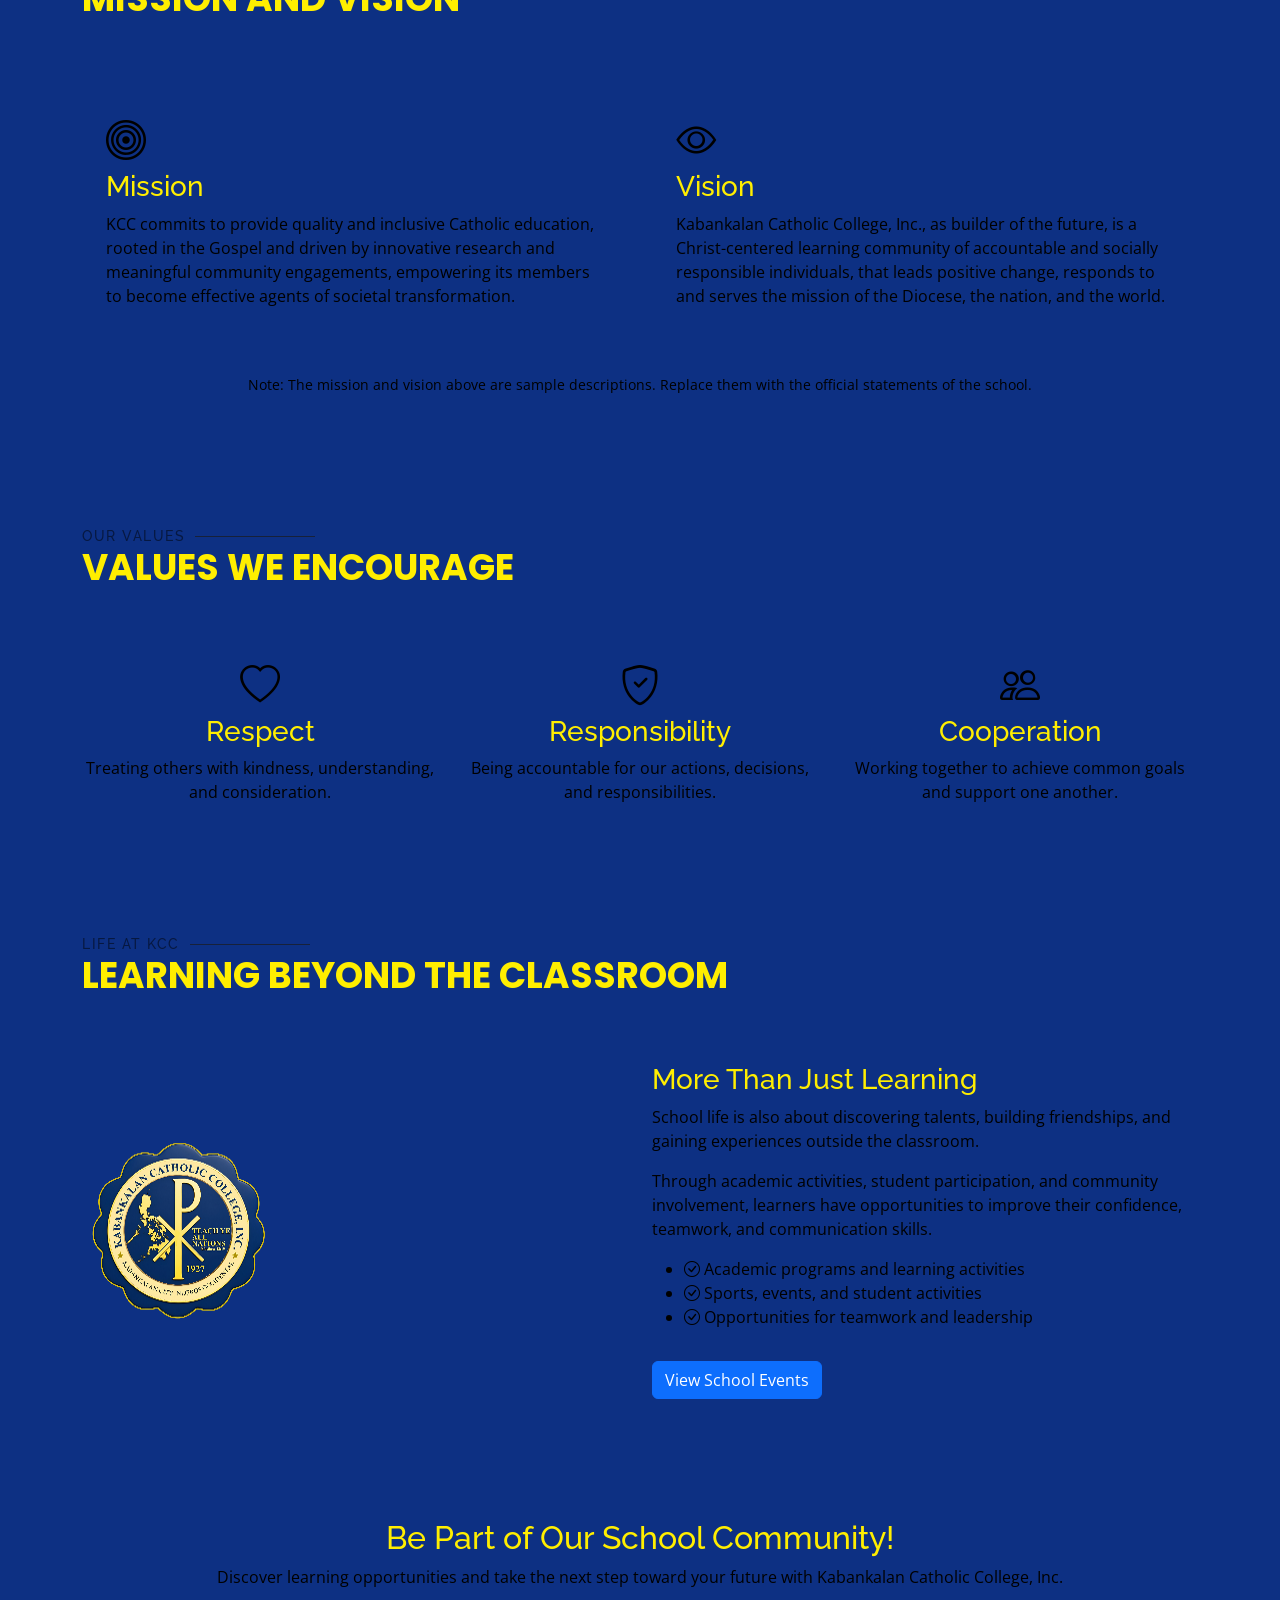
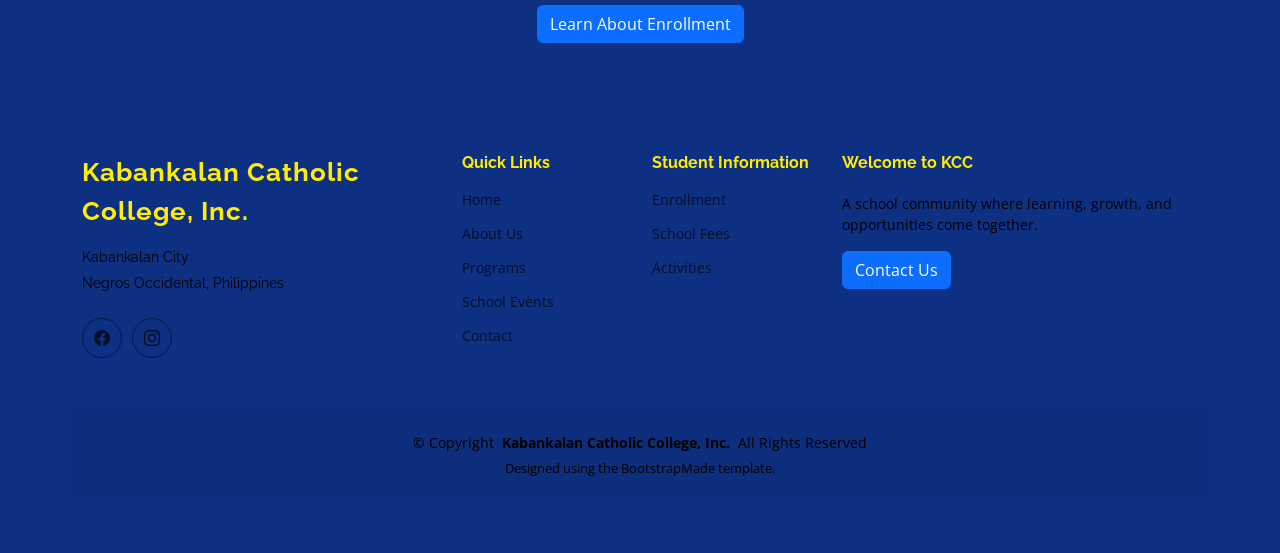
==== commit c3b19fb9: "7 commit" ====
--- a/about.html
+++ b/about.html
@@ -52,7 +52,7 @@
           <li><a href="index.html">Home<br></a></li>
           <li><a href="about.html" class="active">About</a></li>
           <li><a href="courses.html">Courses</a></li>
-          <li><a href="trainers.html">Trainers</a></li>
+          <li><a href="enrollment.html">Enrollment</a></li>
           <li><a href="events.html">Events</a></li>
           <li><a href="pricing.html">Pricing</a></li>
           <li class="dropdown"><a href="#"><span>Dropdown</span> <i class="bi bi-chevron-down toggle-dropdown"></i></a>
@@ -82,6 +82,7 @@
     </div>
   </header>
 
+
 <main class="main">
 
   <!-- Page Title -->
@@ -90,15 +91,12 @@
       <div class="container">
         <div class="row d-flex justify-content-center text-center">
           <div class="col-lg-8">
-            <h1>School Enrollment</h1>
+            <h1>About Our School</h1>
             <p class="mb-0">
-              Start your journey toward a brighter future at
-              Kabankalan Catholic College, Inc. We welcome students
-              who are ready to learn, grow, and achieve their dreams.
+              Welcome to Kabankalan Catholic College, Inc.
+              Discover our school community, educational environment,
+              and commitment to helping students learn and grow.
             </p>
-            <a href="#enrollment-process" class="btn btn-primary mt-4">
-              Learn How to Enroll
-            </a>
           </div>
         </div>
       </div>
@@ -108,7 +106,7 @@
       <div class="container">
         <ol>
           <li><a href="index.html">Home</a></li>
-          <li><a href="about.html" class="current">Enrollment</a></li>
+          <li><a href="about.html" class="current">About Us</a></li>
         </ol>
       </div>
     </nav>
@@ -116,164 +114,205 @@
   <!-- End Page Title -->
 
 
-  <!-- Enrollment Introduction Section -->
+  <!-- About School Section -->
   <section id="about-us" class="section about-us">
     <div class="container">
       <div class="row gy-4 align-items-center">
 
-        <div class="col-lg-6 order-1 order-lg-2" data-aos="fade-up" data-aos-delay="100">
-          <img src="assets/img/about/CWTS.jpg"
+        <div class="col-lg-6 order-1 order-lg-2" data-aos="fade-up">
+          <img src="assets/img/KCC-LOGO.png"
                class="img-fluid"
-               alt="Students learning in school">
+               alt="School community and students">
         </div>
 
         <div class="col-lg-6 order-2 order-lg-1 content" data-aos="fade-up" data-aos-delay="200">
-          <h3>Be Part of Our Growing School Community!</h3>
+
+          <h3>Welcome to Kabankalan Catholic College, Inc.</h3>
 
           <p class="fst-italic">
-            Your future begins with the right education. At
-            Kabankalan Catholic College, Inc., we encourage students
-            to discover their potential and develop the knowledge
-            and skills they need for the future.
+            A place where students can discover their abilities,
+            develop their knowledge, and prepare for their future.
           </p>
 
           <p>
-            Whether you are a new student, transferee, or returning
-            student, we invite you to take the next step in your
-            educational journey with us.
+            Kabankalan Catholic College, Inc. is a school located in
+            Kabankalan City, Negros Occidental. It provides an
+            educational community where students can pursue their
+            academic goals and develop their skills.
+          </p>
+
+          <p>
+            Through classroom learning, school activities, and
+            meaningful experiences, students are encouraged to
+            become responsible individuals and lifelong learners.
           </p>
 
           <ul>
             <li>
               <i class="bi bi-check-circle"></i>
-              <span>Welcoming learning environment</span>
+              <span>Encouraging learning and personal development</span>
             </li>
             <li>
               <i class="bi bi-check-circle"></i>
-              <span>Opportunities for learning and personal growth</span>
+              <span>Promoting student participation and teamwork</span>
             </li>
             <li>
               <i class="bi bi-check-circle"></i>
-              <span>Education that helps prepare students for the future</span>
+              <span>Preparing students for future opportunities</span>
             </li>
           </ul>
 
-          <a href="#enrollment-process" class="btn btn-primary mt-3">
-            Start Your Enrollment
+          <a href="courses.html" class="btn btn-primary mt-3">
+            Explore Our Programs
           </a>
+
         </div>
 
       </div>
     </div>
   </section>
-  <!-- End Enrollment Introduction Section -->
-
-
-  <!-- Enrollment Information Section -->
-  <section id="counts" class="section counts light-background">
-    <div class="container" data-aos="fade-up">
-
-      <div class="section-title">
-        <h2>Enrollment Information</h2>
-        <p>Who Can Apply?</p>
-      </div>
-
+  <!-- End About School Section -->
+
+
+  <!-- School Features Section -->
+  <section id="features" class="section light-background">
+
+    <div class="container section-title" data-aos="fade-up">
+      <h2>Our School</h2>
+      <p>What Makes Our Community Special?</p>
+    </div>
+
+    <div class="container">
       <div class="row gy-4">
 
-        <div class="col-lg-3 col-md-6">
+        <div class="col-lg-3 col-md-6" data-aos="fade-up">
           <div class="stats-item text-center w-100 h-100">
-            <i class="bi bi-person-plus fs-1"></i>
-            <h4>New Students</h4>
-            <p>For students enrolling for the first time.</p>
-          </div>
-        </div>
-
-        <div class="col-lg-3 col-md-6">
+            <i class="bi bi-book fs-1"></i>
+            <h4>Quality Learning</h4>
+            <p>Supporting students in gaining knowledge and skills.</p>
+          </div>
+        </div>
+
+        <div class="col-lg-3 col-md-6" data-aos="fade-up" data-aos-delay="100">
           <div class="stats-item text-center w-100 h-100">
-            <i class="bi bi-arrow-left-right fs-1"></i>
-            <h4>Transferees</h4>
-            <p>For students transferring from another school.</p>
-          </div>
-        </div>
-
-        <div class="col-lg-3 col-md-6">
+            <i class="bi bi-people fs-1"></i>
+            <h4>School Community</h4>
+            <p>Building connections through cooperation and participation.</p>
+          </div>
+        </div>
+
+        <div class="col-lg-3 col-md-6" data-aos="fade-up" data-aos-delay="200">
+          <div class="stats-item text-center w-100 h-100">
+            <i class="bi bi-lightbulb fs-1"></i>
+            <h4>Creativity</h4>
+            <p>Encouraging students to explore ideas and develop talents.</p>
+          </div>
+        </div>
+
+        <div class="col-lg-3 col-md-6" data-aos="fade-up" data-aos-delay="300">
           <div class="stats-item text-center w-100 h-100">
             <i class="bi bi-mortarboard fs-1"></i>
-            <h4>Returning Students</h4>
-            <p>For previous students continuing their studies.</p>
-          </div>
-        </div>
-
-        <div class="col-lg-3 col-md-6">
-          <div class="stats-item text-center w-100 h-100">
-            <i class="bi bi-building fs-1"></i>
-            <h4>Interested Applicants</h4>
-            <p>For students who want to learn more about the school.</p>
+            <h4>Student Growth</h4>
+            <p>Helping learners prepare for their future goals.</p>
           </div>
         </div>
 
       </div>
     </div>
   </section>
-  <!-- End Enrollment Information Section -->
-
-
-  <!-- Enrollment Process Section -->
-  <section id="enrollment-process" class="section testimonials">
+  <!-- End School Features Section -->
+
+
+  <!-- Mission and Vision Section -->
+  <section id="mission-vision" class="section">
 
     <div class="container section-title" data-aos="fade-up">
-      <h2>How to Enroll</h2>
-      <p>Enrollment Process</p>
-    </div>
-
-    <div class="container" data-aos="fade-up" data-aos-delay="100">
-
+      <h2>Our Direction</h2>
+      <p>Mission and Vision</p>
+    </div>
+
+    <div class="container">
       <div class="row gy-4">
 
-        <div class="col-lg-4 col-md-6">
+        <div class="col-lg-6" data-aos="fade-up">
+          <div class="p-4 bg-blue h-100">
+            <i class="bi bi-bullseye fs-1"></i>
+            <h3>Mission</h3>
+            <p>
+              KCC commits to provide quality and inclusive Catholic education, rooted in the Gospel and driven by innovative research and meaningful community engagements, empowering its members to become effective agents of societal transformation.
+            </p>
+          </div>
+        </div>
+
+        <div class="col-lg-6" data-aos="fade-up" data-aos-delay="100">
+          <div class="p-4 bg-blue h-100">
+            <i class="bi bi-eye fs-1"></i>
+            <h3>Vision</h3>
+            <p>
+              Kabankalan Catholic College, Inc., as builder of the future, is a Christ-centered learning community of accountable and socially responsible individuals, that leads positive change, responds to and serves the mission of the Diocese, the nation, and the world.
+            </p>
+          </div>
+        </div>
+ 
+      </div>
+
+      <p class="text-center mt-4">
+        <small>
+          Note: The mission and vision above are sample descriptions.
+          Replace them with the official statements of the school.
+        </small>
+      </p>
+
+    </div>
+  </section>
+  <!-- End Mission and Vision Section -->
+
+
+  <!-- School Values Section -->
+  <section id="values" class="section light-background">
+
+    <div class="container section-title" data-aos="fade-up">
+      <h2>Our Values</h2>
+      <p>Values We Encourage</p>
+    </div>
+
+    <div class="container">
+      <div class="row gy-4">
+
+        <div class="col-lg-4 col-md-6" data-aos="fade-up">
           <div class="testimonial-wrap">
             <div class="testimonial-item text-center">
-              <i class="bi bi-clipboard-check fs-1"></i>
-              <h3>Step 1</h3>
-              <h4>Prepare Requirements</h4>
+              <i class="bi bi-heart fs-1"></i>
+              <h3>Respect</h3>
               <p>
-                <span>
-                  Prepare the necessary documents and personal
-                  information needed for enrollment.
-                </span>
+                Treating others with kindness, understanding,
+                and consideration.
               </p>
             </div>
           </div>
         </div>
 
-        <div class="col-lg-4 col-md-6">
+        <div class="col-lg-4 col-md-6" data-aos="fade-up" data-aos-delay="100">
           <div class="testimonial-wrap">
             <div class="testimonial-item text-center">
-              <i class="bi bi-person-lines-fill fs-1"></i>
-              <h3>Step 2</h3>
-              <h4>Visit the School</h4>
+              <i class="bi bi-shield-check fs-1"></i>
+              <h3>Responsibility</h3>
               <p>
-                <span>
-                  Visit the school's enrollment office to ask
-                  about the application process and submit your
-                  requirements.
-                </span>
+                Being accountable for our actions, decisions,
+                and responsibilities.
               </p>
             </div>
           </div>
         </div>
 
-        <div class="col-lg-4 col-md-6">
+        <div class="col-lg-4 col-md-6" data-aos="fade-up" data-aos-delay="200">
           <div class="testimonial-wrap">
             <div class="testimonial-item text-center">
-              <i class="bi bi-check-circle fs-1"></i>
-              <h3>Step 3</h3>
-              <h4>Complete Enrollment</h4>
+              <i class="bi bi-people fs-1"></i>
+              <h3>Cooperation</h3>
               <p>
-                <span>
-                  Follow the instructions from the enrollment
-                  staff and complete the required registration steps.
-                </span>
+                Working together to achieve common goals
+                and support one another.
               </p>
             </div>
           </div>
@@ -282,183 +321,84 @@
       </div>
     </div>
   </section>
-  <!-- End Enrollment Process Section -->
-
-
-  <!-- Requirements Section -->
-  <section id="requirements" class="section light-background">
+  <!-- End School Values Section -->
+
+
+  <!-- School Community Section -->
+  <section id="community" class="section">
+
+    <div class="container section-title" data-aos="fade-up">
+      <h2>Life at KCC</h2>
+      <p>Learning Beyond the Classroom</p>
+    </div>
+
     <div class="container">
-
-      <div class="section-title" data-aos="fade-up">
-        <h2>Admission</h2>
-        <p>Basic Enrollment Requirements</p>
-      </div>
-
-      <div class="row gy-4">
+      <div class="row gy-4 align-items-center">
 
         <div class="col-lg-6" data-aos="fade-up">
-          <div class="p-4 bg-blue h-100">
-            <h3><i class="bi bi-file-earmark-text"></i> New Students</h3>
-            <ul>
-              <li>Previous school records</li>
-              <li>Birth certificate</li>
-              <li>Recent ID picture</li>
-              <li>Other documents required by the school</li>
-            </ul>
-          </div>
-        </div>
-
-        <div class="col-lg-6" data-aos="fade-up" data-aos-delay="100">
-          <div class="p-4 bg-blue h-100">
-            <h3><i class="bi bi-folder-check"></i> Transferees</h3>
-            <ul>
-              <li>Transfer credentials or available school records</li>
-              <li>Birth certificate</li>
-              <li>Recent ID picture</li>
-              <li>Other documents required by the school</li>
-            </ul>
-          </div>
-        </div>
-
-      </div>
-
-      <p class="text-center mt-4">
-        <small>
-          Note: Requirements may vary depending on the applicant's
-          grade level or program. Please contact the school for the
-          official and updated list.
-        </small>
-      </p>
-
+          <img src="assets/img/KCC-LOGO.png"
+               class="img-fluid"
+               alt="Students participating in school activities">
+        </div>
+
+        <div class="col-lg-6 content" data-aos="fade-up" data-aos-delay="100">
+
+          <h3>More Than Just Learning</h3>
+
+          <p>
+            School life is also about discovering talents,
+            building friendships, and gaining experiences
+            outside the classroom.
+          </p>
+
+          <p>
+            Through academic activities, student participation,
+            and community involvement, learners have opportunities
+            to improve their confidence, teamwork, and communication skills.
+          </p>
+
+          <ul>
+            <li>
+              <i class="bi bi-check-circle"></i>
+              <span>Academic programs and learning activities</span>
+            </li>
+            <li>
+              <i class="bi bi-check-circle"></i>
+              <span>Sports, events, and student activities</span>
+            </li>
+            <li>
+              <i class="bi bi-check-circle"></i>
+              <span>Opportunities for teamwork and leadership</span>
+            </li>
+          </ul>
+
+          <a href="events.html" class="btn btn-primary mt-3">
+            View School Events
+          </a>
+
+        </div>
+
+      </div>
     </div>
   </section>
-  <!-- End Requirements Section -->
-
-
-  <!-- FAQ Section -->
-  <section id="testimonials" class="testimonials section">
-
-    <div class="container section-title" data-aos="fade-up">
-      <h2>Frequently Asked Questions</h2>
-      <p>Enrollment FAQs</p>
-    </div>
-
-    <div class="container" data-aos="fade-up" data-aos-delay="100">
-
-      <div class="swiper init-swiper">
-        <script type="application/json" class="swiper-config">
-          {
-            "loop": true,
-            "speed": 600,
-            "autoplay": {
-              "delay": 5000
-            },
-            "slidesPerView": "auto",
-            "pagination": {
-              "el": ".swiper-pagination",
-              "type": "bullets",
-              "clickable": true
-            },
-            "breakpoints": {
-              "320": {
-                "slidesPerView": 1,
-                "spaceBetween": 40
-              },
-              "1200": {
-                "slidesPerView": 2,
-                "spaceBetween": 20
-              }
-            }
-          }
-        </script>
-
-        <div class="swiper-wrapper">
-
-          <div class="swiper-slide">
-            <div class="testimonial-wrap">
-              <div class="testimonial-item">
-                <h3>Who can enroll?</h3>
-                <p>
-                  <i class="bi bi-quote quote-icon-left"></i>
-                  <span>
-                    New students, transferees, and returning students
-                    may apply, subject to the school's admission policies.
-                  </span>
-                  <i class="bi bi-quote quote-icon-right"></i>
-                </p>
-              </div>
-            </div>
-          </div>
-
-          <div class="swiper-slide">
-            <div class="testimonial-wrap">
-              <div class="testimonial-item">
-                <h3>Where can I submit my requirements?</h3>
-                <p>
-                  <i class="bi bi-quote quote-icon-left"></i>
-                  <span>
-                    Visit the school's enrollment office for instructions
-                    on submitting your documents.
-                  </span>
-                  <i class="bi bi-quote quote-icon-right"></i>
-                </p>
-              </div>
-            </div>
-          </div>
-
-          <div class="swiper-slide">
-            <div class="testimonial-wrap">
-              <div class="testimonial-item">
-                <h3>What courses are available?</h3>
-                <p>
-                  <i class="bi bi-quote quote-icon-left"></i>
-                  <span>
-                    Contact the school or visit its official information
-                    channels to get the updated list of available programs.
-                  </span>
-                  <i class="bi bi-quote quote-icon-right"></i>
-                </p>
-              </div>
-            </div>
-          </div>
-
-          <div class="swiper-slide">
-            <div class="testimonial-wrap">
-              <div class="testimonial-item">
-                <h3>How can I learn more about enrollment?</h3>
-                <p>
-                  <i class="bi bi-quote quote-icon-left"></i>
-                  <span>
-                    You may visit the school or contact its official
-                    office for enrollment schedules, fees, and other details.
-                  </span>
-                  <i class="bi bi-quote quote-icon-right"></i>
-                </p>
-              </div>
-            </div>
-          </div>
-
-        </div>
-
-        <div class="swiper-pagination"></div>
-      </div>
-
-    </div>
-  </section>
-  <!-- End FAQ Section -->
+  <!-- End School Community Section -->
 
 
   <!-- Call to Action Section -->
   <section class="section light-background">
     <div class="container text-center" data-aos="fade-up">
-      <h2>Ready to Start Your Journey?</h2>
+
+      <h2>Be Part of Our School Community!</h2>
+
       <p>
-        Take the first step toward achieving your goals.
-        Become part of Kabankalan Catholic College, Inc.
+        Discover learning opportunities and take the next step
+        toward your future with Kabankalan Catholic College, Inc.
       </p>
-      <a href="#requirements" class="btn btn-primary">
-        View Enrollment Requirements
+
+      <a href="enrollment.html" class="btn btn-primary">
+        Learn About Enrollment
       </a>
+
     </div>
   </section>
   <!-- End Call to Action Section -->
@@ -472,66 +412,69 @@
   <div class="container footer-top">
     <div class="row gy-4">
 
+      <!-- School Information -->
       <div class="col-lg-4 col-md-6 footer-about">
+
         <a href="index.html" class="logo d-flex align-items-center">
           <span class="sitename">Kabankalan Catholic College, Inc.</span>
         </a>
 
         <div class="footer-contact pt-3">
-          <p>Kabankalan City, Negros Occidental</p>
-          <p>Philippines</p>
-          <p class="mt-3">
-            <strong>Phone:</strong>
-            <span>Contact the school office</span>
-          </p>
-          <p>
-            <strong>Email:</strong>
-            <span>Use the school's official email</span>
-          </p>
+          <p>Kabankalan City</p>
+          <p>Negros Occidental, Philippines</p>
         </div>
 
         <div class="social-links d-flex mt-4">
           <a href="#"><i class="bi bi-facebook"></i></a>
           <a href="#"><i class="bi bi-instagram"></i></a>
         </div>
-      </div>
-
-
+
+      </div>
+
+
+      <!-- Quick Links -->
       <div class="col-lg-2 col-md-3 footer-links">
         <h4>Quick Links</h4>
         <ul>
           <li><a href="index.html">Home</a></li>
-          <li><a href="#about-us">About Us</a></li>
-          <li><a href="#enrollment-process">Enrollment</a></li>
-          <li><a href="#requirements">Requirements</a></li>
-          <li><a href="#testimonials">FAQs</a></li>
+          <li><a href="about.html">About Us</a></li>
+          <li><a href="courses.html">Programs</a></li>
+          <li><a href="events.html">School Events</a></li>
+          <li><a href="contact.html">Contact</a></li>
         </ul>
       </div>
 
 
+      <!-- Student Information -->
       <div class="col-lg-2 col-md-3 footer-links">
-        <h4>Enrollment</h4>
+        <h4>Student Information</h4>
         <ul>
-          <li><a href="#enrollment-process">How to Enroll</a></li>
-          <li><a href="#requirements">Admission Requirements</a></li>
-          <li><a href="#testimonials">Frequently Asked Questions</a></li>
+          <li><a href="enrollment.html">Enrollment</a></li>
+          <li><a href="pricing.html">School Fees</a></li>
+          <li><a href="events.html">Activities</a></li>
         </ul>
       </div>
 
 
+      <!-- Welcome Message -->
       <div class="col-lg-4 col-md-12 footer-newsletter">
-        <h4>Stay Updated</h4>
+        <h4>Welcome to KCC</h4>
         <p>
-          Visit the school's official channels for announcements,
-          enrollment schedules, and other important information.
+          A school community where learning, growth,
+          and opportunities come together.
         </p>
+        <a href="contact.html" class="btn btn-primary">
+          Contact Us
+        </a>
       </div>
 
     </div>
   </div>
 
 
+  <!-- Copyright -->
   <div class="container copyright text-center mt-4">
+
     <p>
       © <span>Copyright</span>
       <strong class="px-1 sitename">Kabankalan Catholic College, Inc.</strong>
@@ -541,10 +484,11 @@
     <div class="credits">
       Designed using the BootstrapMade template.
     </div>
+
   </div>
 
 </footer>
-```
+<!-- End Footer --> 
 
   <!-- Scroll Top -->
   <a href="#" id="scroll-top" class="scroll-top d-flex align-items-center justify-content-center"><i class="bi bi-arrow-up-short"></i></a>
--- a/assets/css/main.css
+++ b/assets/css/main.css
@@ -20,8 +20,8 @@
 /* Global Colors - The following color variables are used throughout the website. Updating them here will change the color scheme of the entire website */
 :root { 
   --background-color: #0d3083 ; /* Background color for the entire website, including individual sections */
-  --default-color: #ffffff; /* Default color used for the majority of the text content across the entire website */
-  --heading-color: #c6a04f; /* Color for headings, subheadings and title throughout the website */
+  --default-color: #000000; /* Default color used for the majority of the text content across the entire website */
+  --heading-color: #ffee00; /* Color for headings, subheadings and title throughout the website */
   --accent-color: #172139; /* Accent color that represents your brand on the website. It's used for buttons, links, and other elements that need to stand out */
   --surface-color: #0c244c ; /* The surface color is used as a background of boxed elements within sections, such as cards, icon boxes, or other elements that require a visual separation from the global background. */
   --contrast-color: #bda651; /* Contrast color for text, ensuring readability against backgrounds of accent, heading, or default colors. */
@@ -46,7 +46,7 @@
 
 .dark-background {
   --background-color: #000000;
-  --default-color: #ffffff;
+  --default-color: #ffee00;
   --heading-color: #c6a04f;
   --surface-color: #0d00ff;
   --contrast-color: #ffffff;
@@ -102,7 +102,7 @@
 .email-form .sent-message {
   display: none;
   color: #ffffff;
-  background: #059652;
+  background: #619605;
   text-align: center;
   padding: 15px;
   margin-bottom: 24px;
@@ -485,7 +485,7 @@
   }
 
   .navmenu .dropdown ul ul {
-    background-color: rgba(33, 37, 41, 0.1);
+    background-color: rgba(255, 255, 255, 0.1);
   }
 
   .navmenu .dropdown>.dropdown-active {
@@ -2243,4 +2243,6 @@
 --------------------------------------------------------------*/
 .starter-section {
   /* Add your styles here */
+
+  
 }
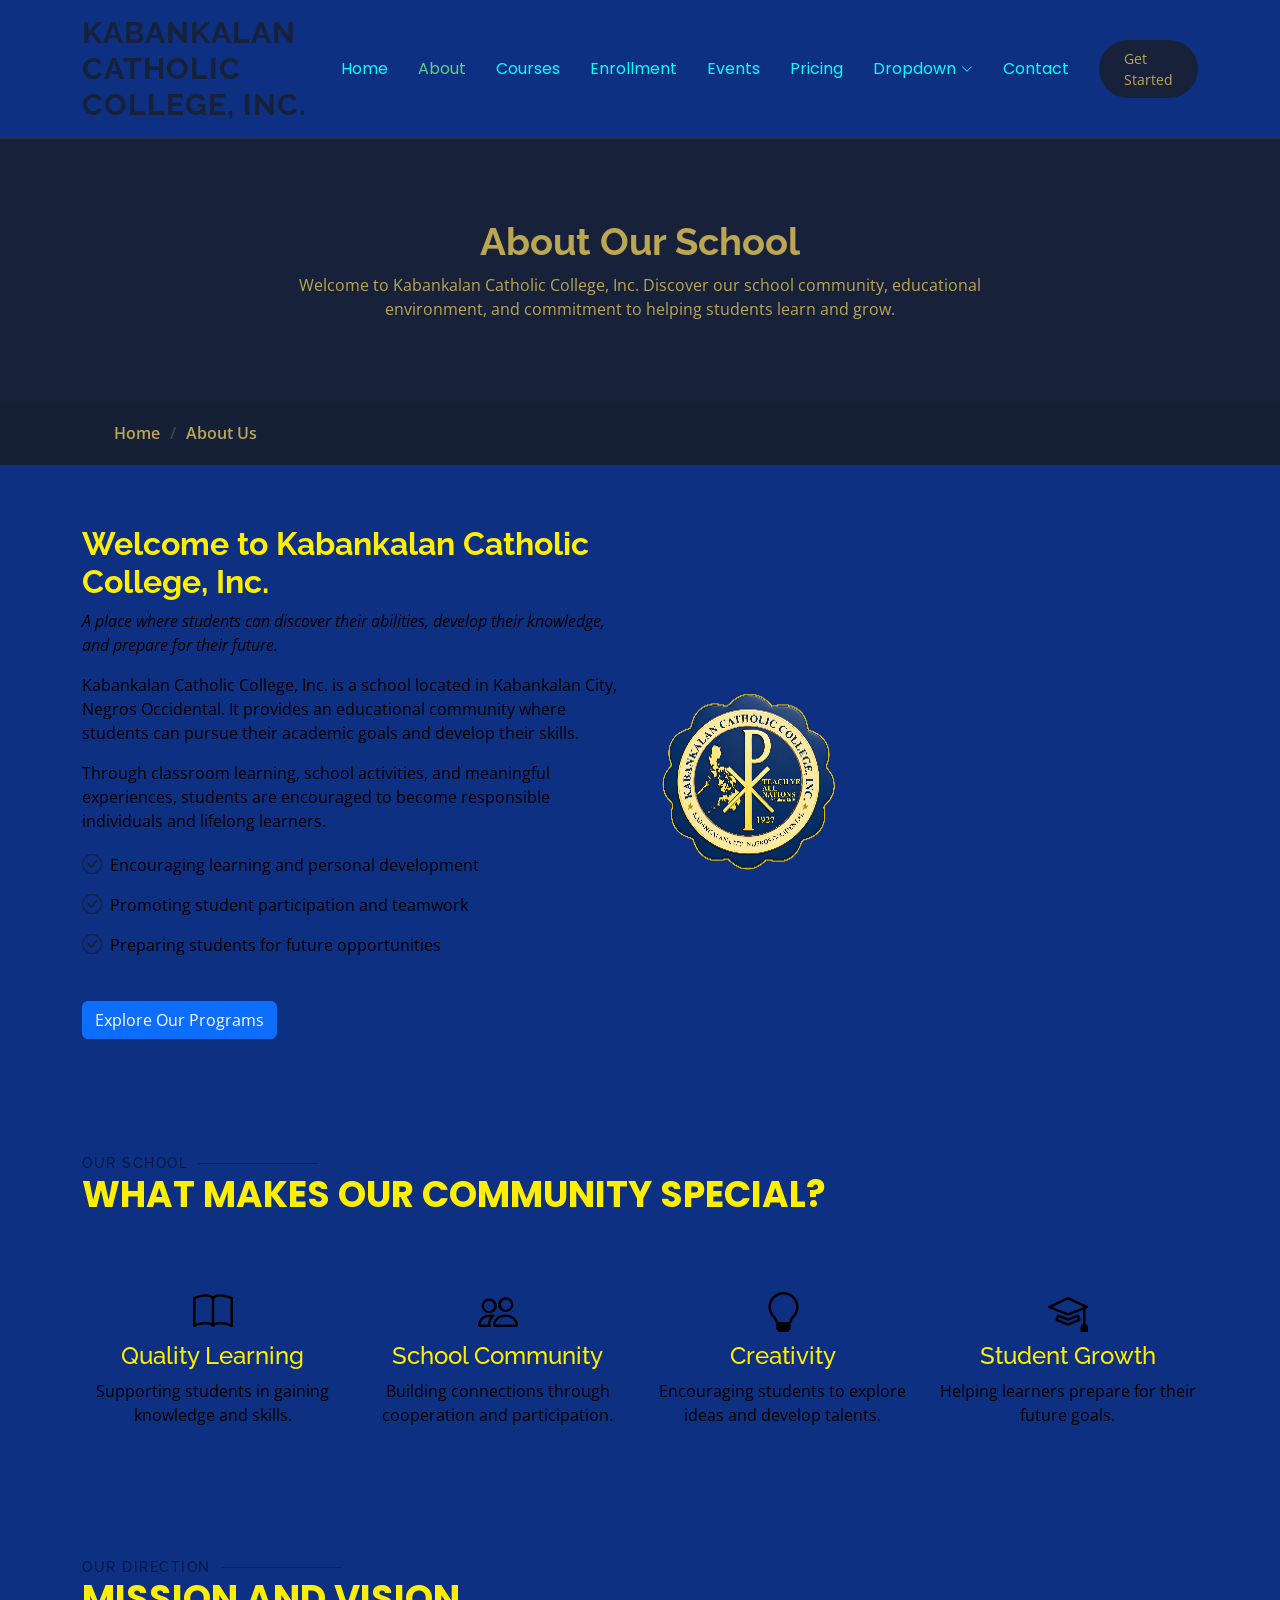
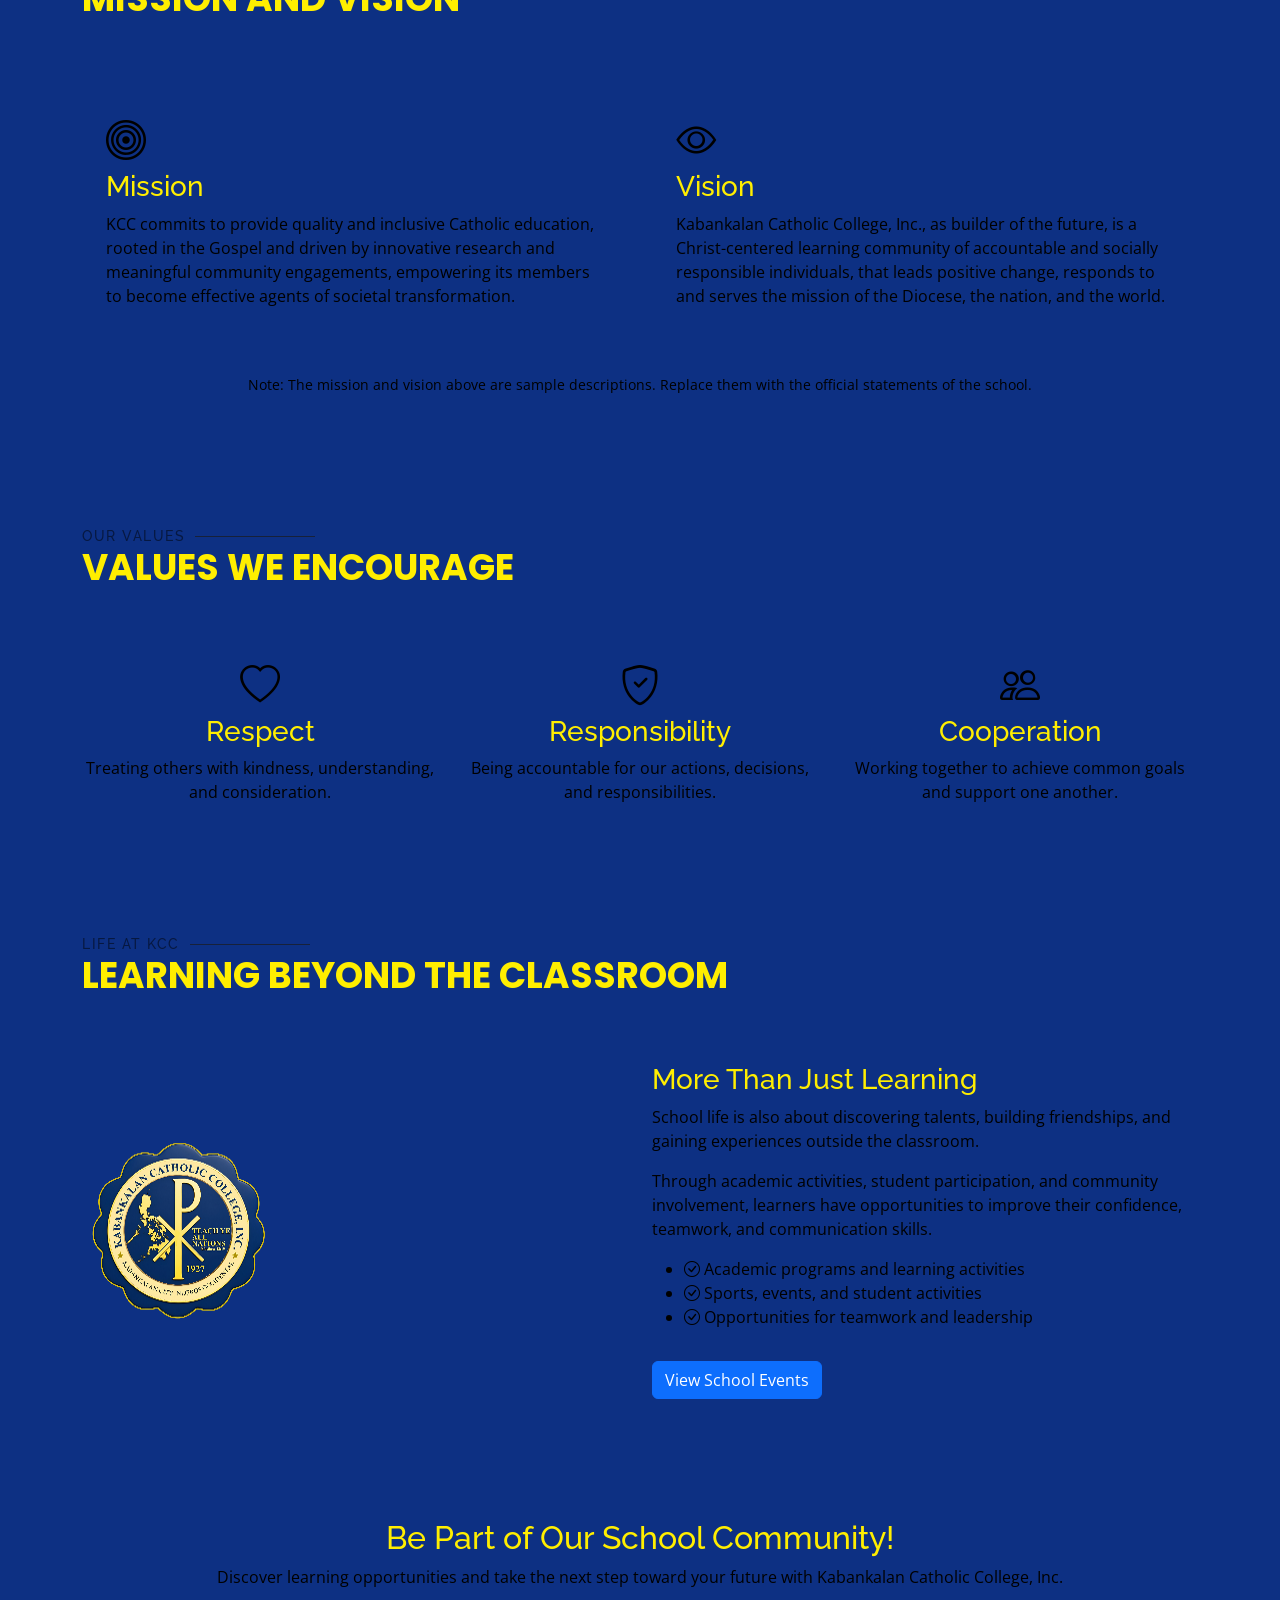
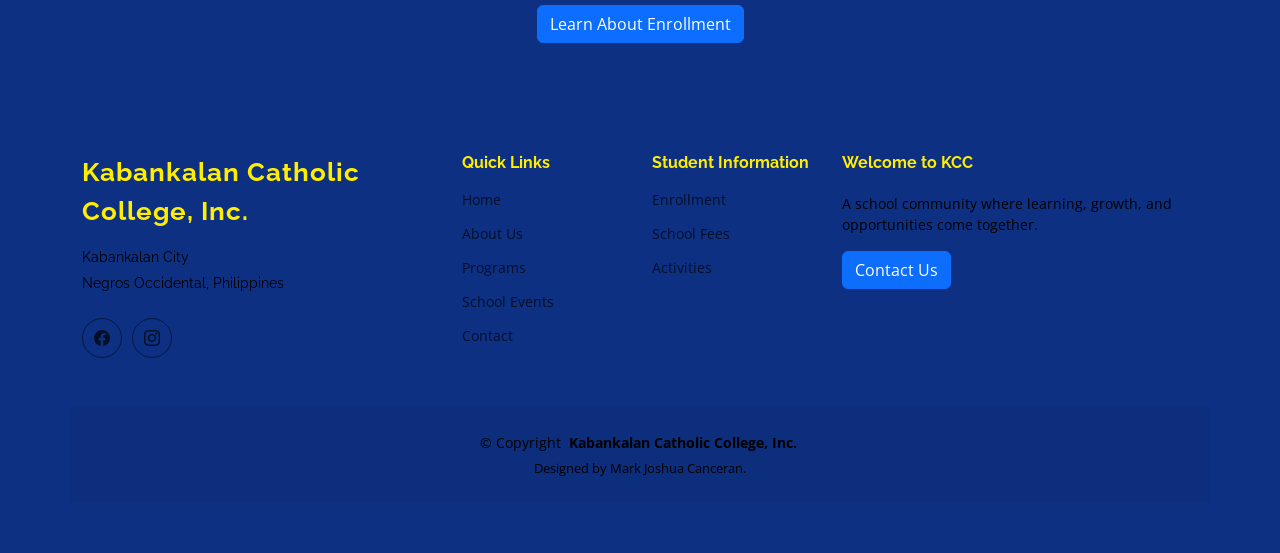
==== commit 5a6c65d5: "8 commit" ====
--- a/about.html
+++ b/about.html
@@ -44,7 +44,7 @@
       <a href="index.html" class="logo d-flex align-items-center me-auto">
         <!-- Uncomment the line below if you also wish to use an image logo -->
         <!-- <img src="assets/img/logo.webp" alt=""> -->
-        <h1 class="sitename">Kabankalan Catholic College</h1>
+        <h1 class="sitename">Kabankalan Catholic College, INC.</h1>
       </a>
 
       <nav id="navmenu" class="navmenu">
@@ -478,11 +478,10 @@
     <p>
       © <span>Copyright</span>
       <strong class="px-1 sitename">Kabankalan Catholic College, Inc.</strong>
-      <span>All Rights Reserved</span>
     </p>
 
     <div class="credits">
-      Designed using the BootstrapMade template.
+      Designed by Mark Joshua Canceran.
     </div>
 
   </div>
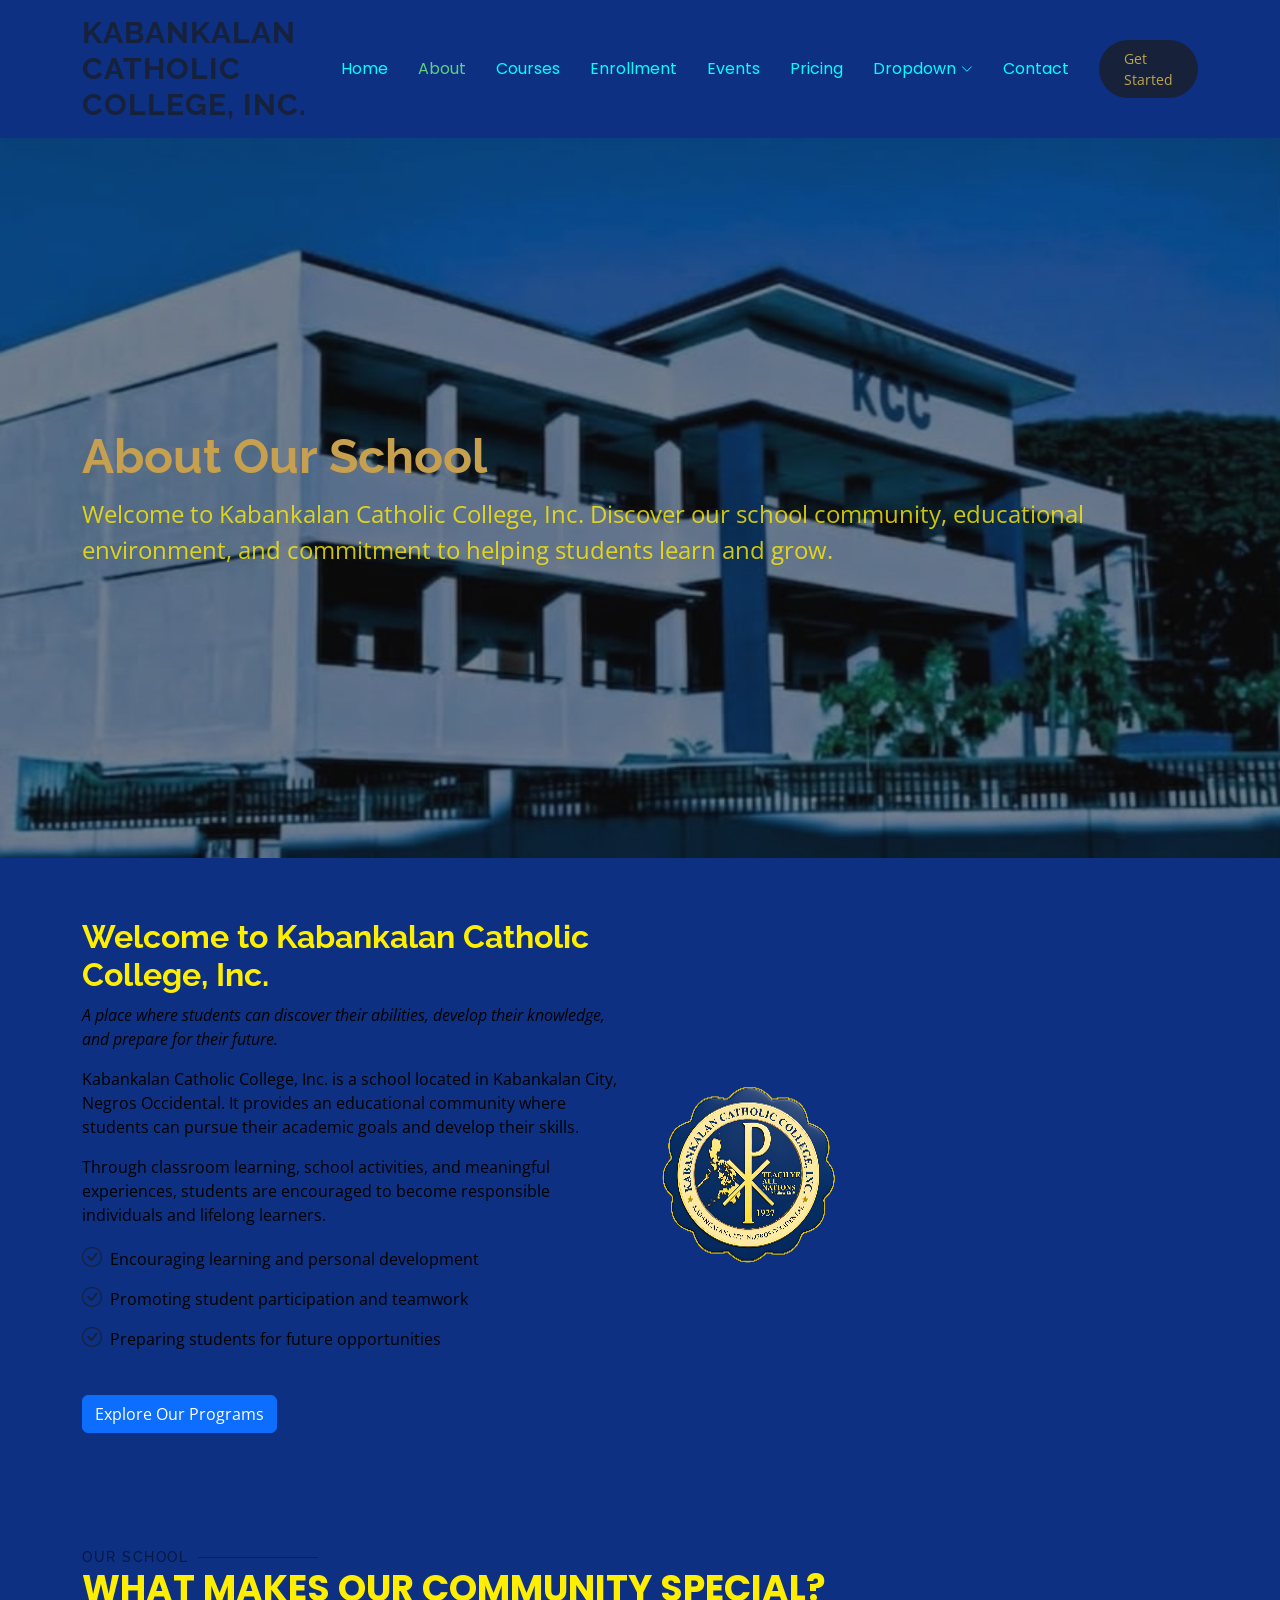
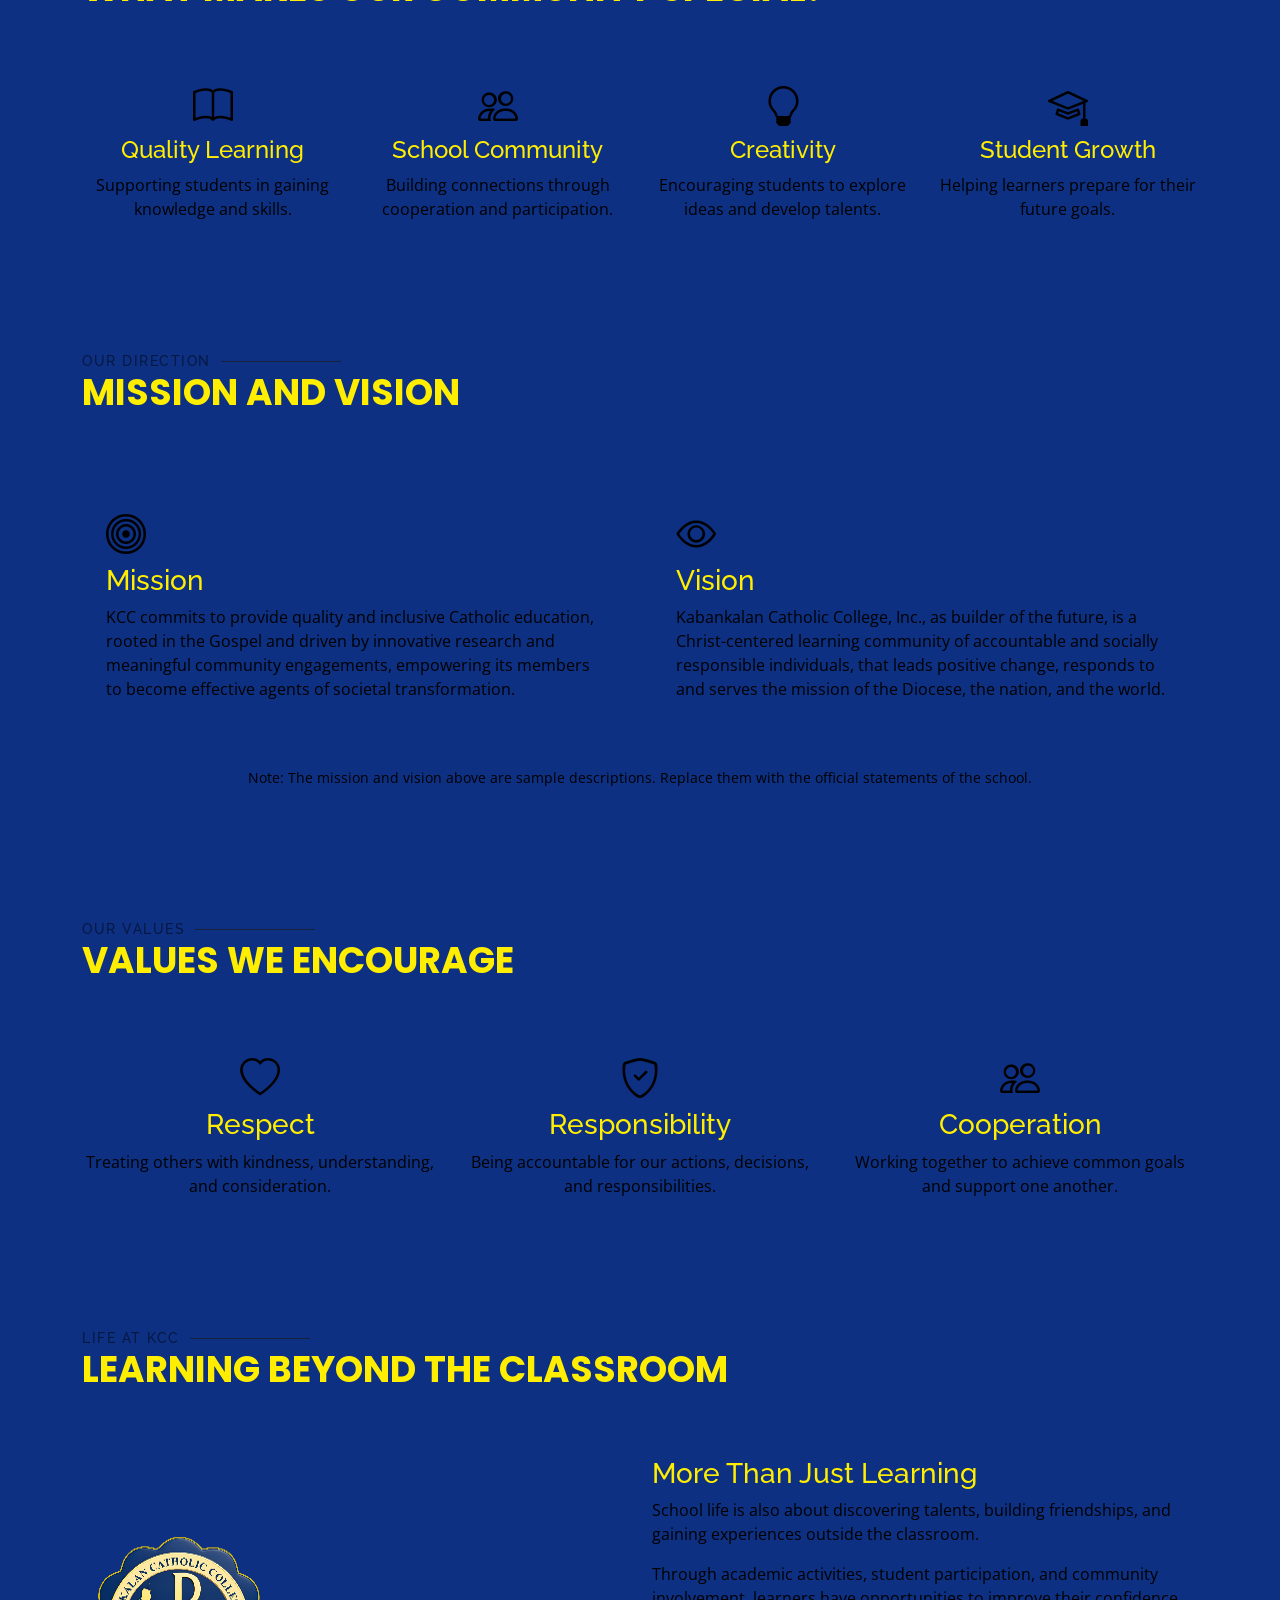
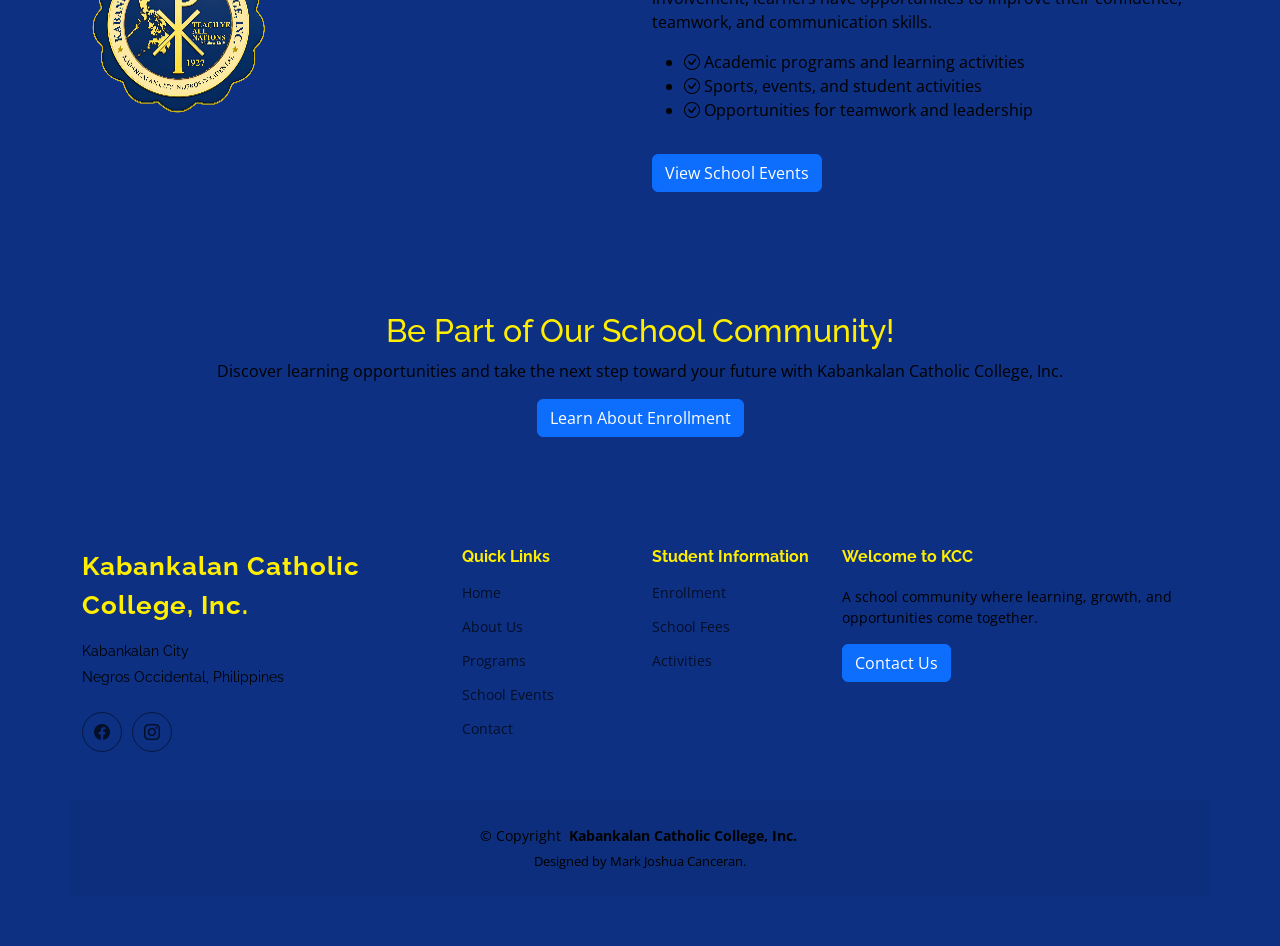
==== commit d88eddc6: "9 commit" ====
--- a/about.html
+++ b/about.html
@@ -86,31 +86,24 @@
 <main class="main">
 
   <!-- Page Title -->
-  <div class="page-title" data-aos="fade">
-    <div class="heading">
+  <section id="hero" class="hero section dark-background">
+
+      <img src="assets/img/KCC-IMAGE.jpg" alt="KCC School Campus" data-aos="fade-in">
+
       <div class="container">
-        <div class="row d-flex justify-content-center text-center">
-          <div class="col-lg-8">
-            <h1>About Our School</h1>
-            <p class="mb-0">
-              Welcome to Kabankalan Catholic College, Inc.
-              Discover our school community, educational environment,
-              and commitment to helping students learn and grow.
-            </p>
-          </div>
-        </div>
-      </div>
-    </div>
-
-    <nav class="breadcrumbs">
-      <div class="container">
-        <ol>
-          <li><a href="index.html">Home</a></li>
-          <li><a href="about.html" class="current">About Us</a></li>
-        </ol>
-      </div>
-    </nav>
-  </div>
+        <h2 data-aos="fade-up" data-aos-delay="100">
+          About Our School
+        </h2>
+
+        <p data-aos="fade-up" data-aos-delay="200">
+          Welcome to Kabankalan Catholic College, Inc.
+          Discover our school community, educational environment,
+          and commitment to helping students learn and grow.
+        </p>
+
+      </div>
+
+  </section>
   <!-- End Page Title -->
 
 
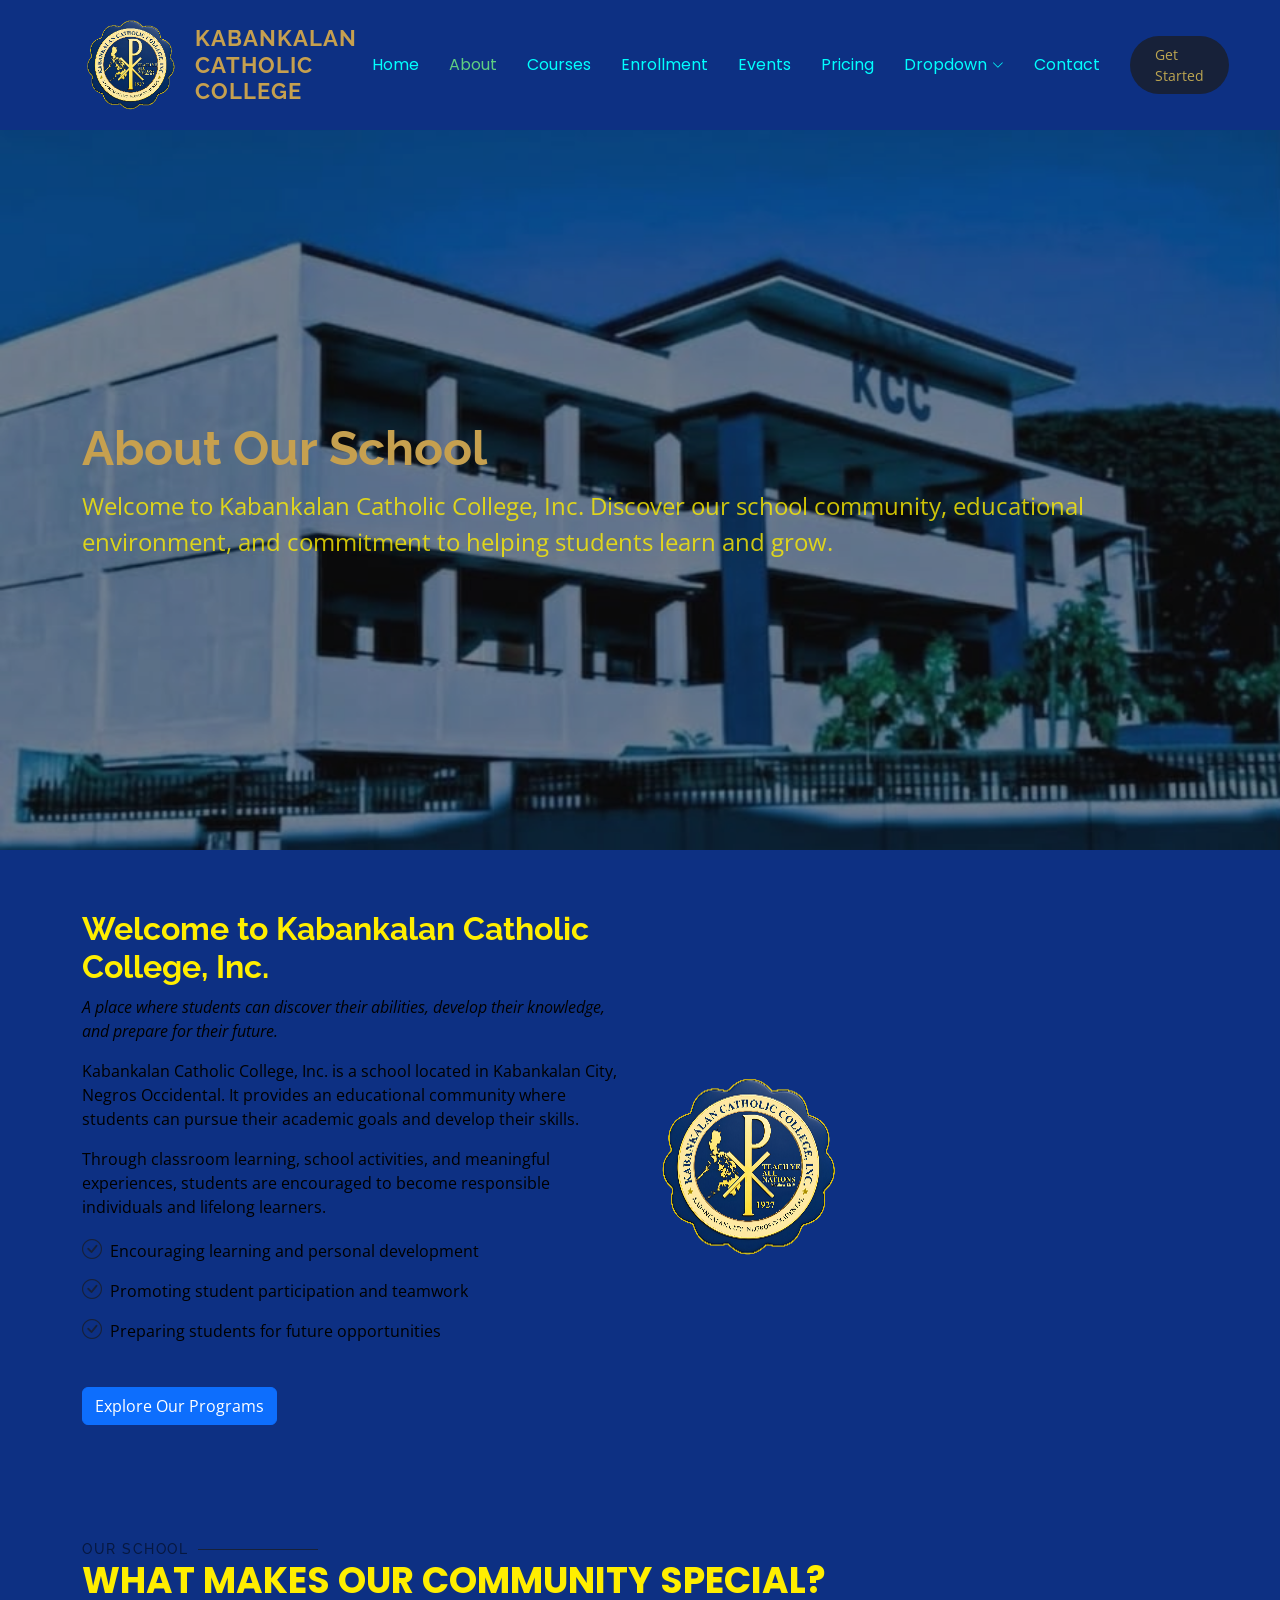
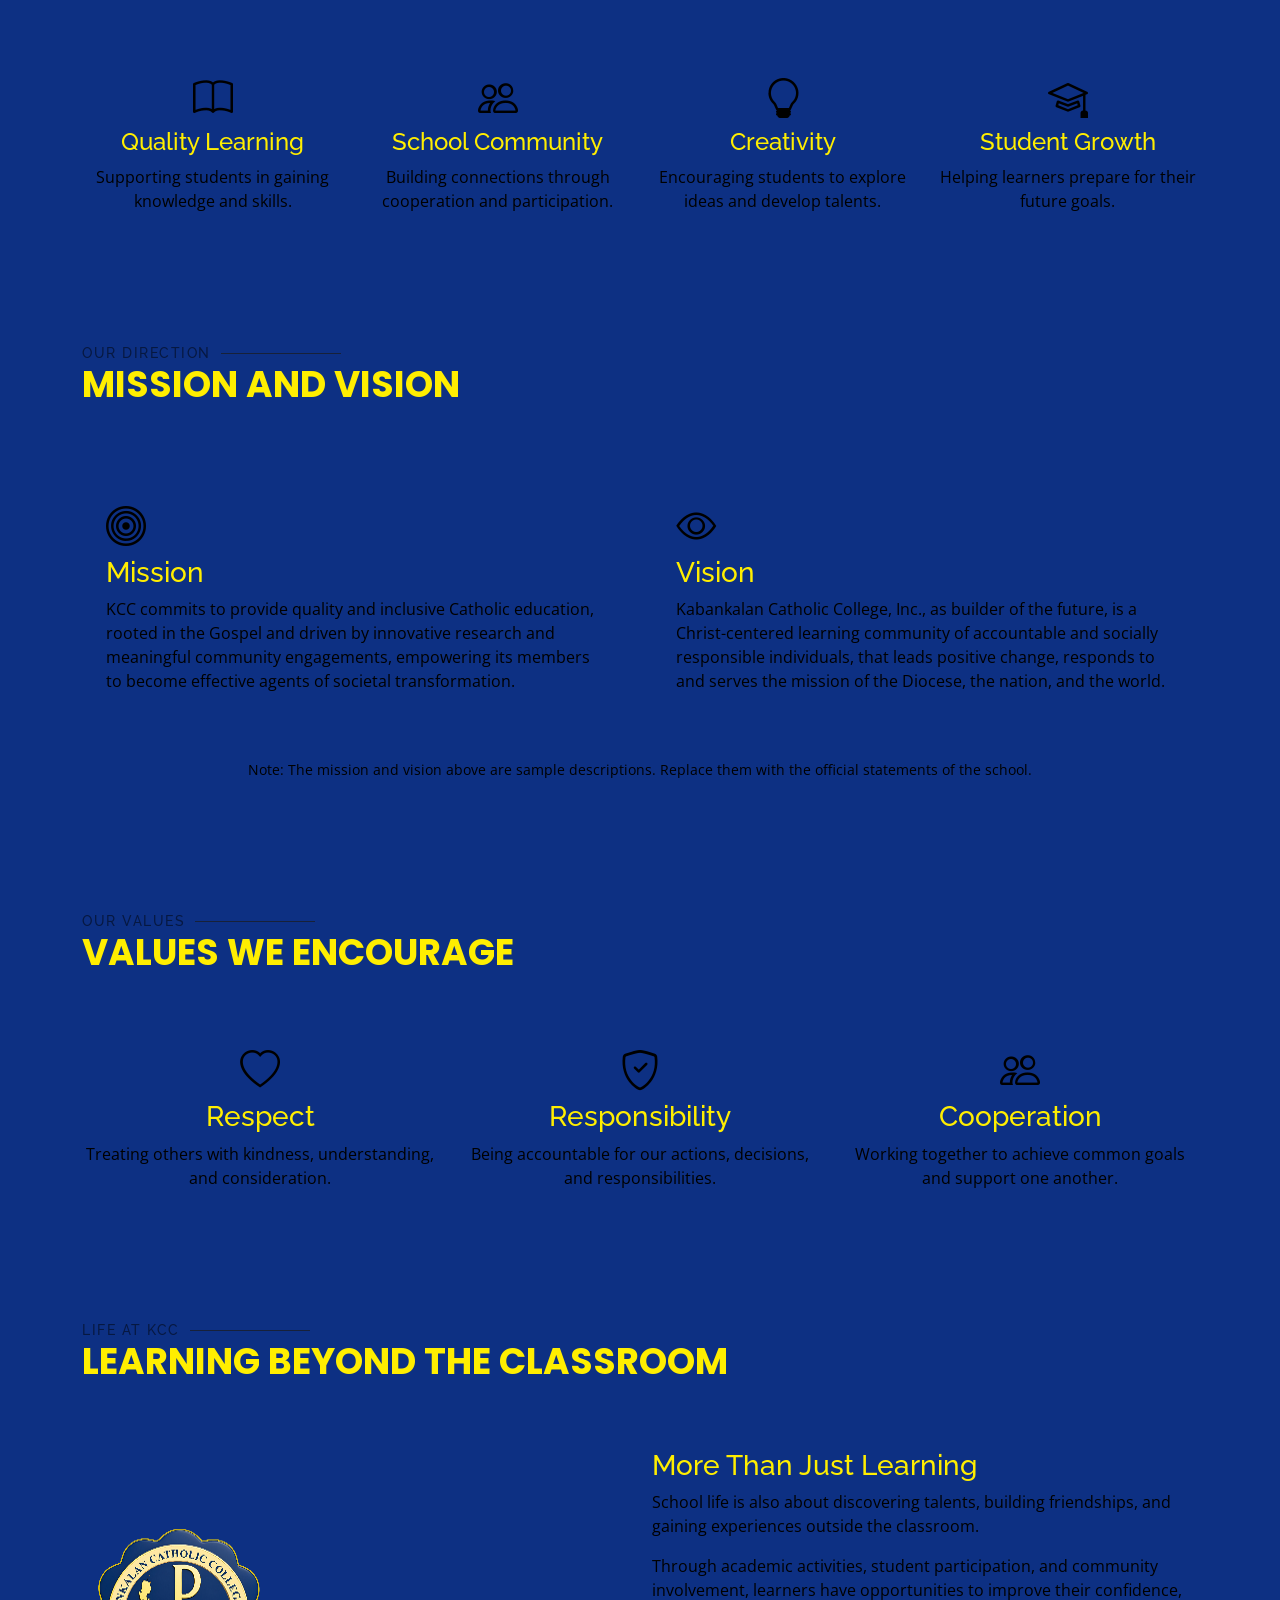
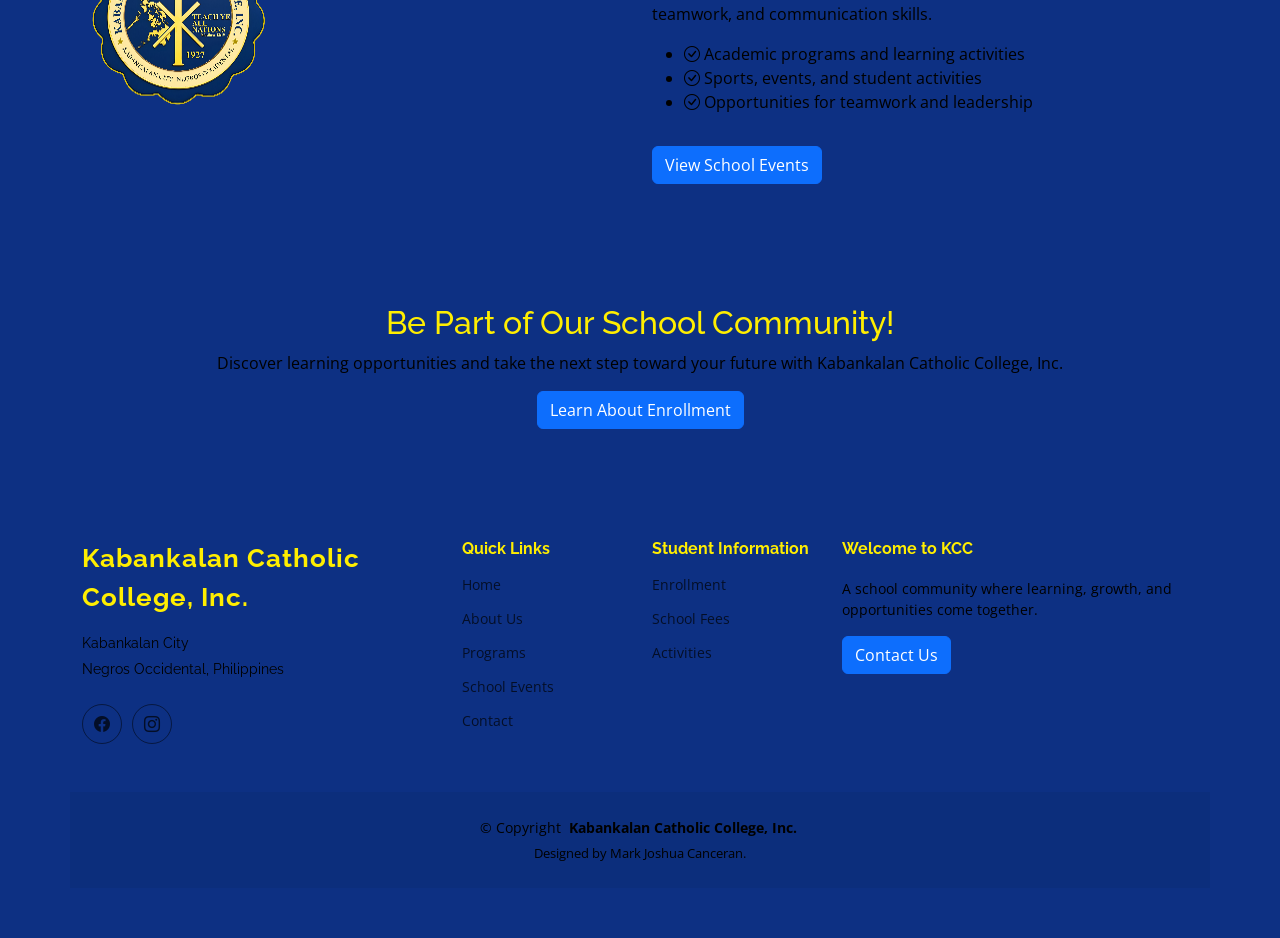
==== commit b75e3b45: "10 commit" ====
--- a/about.html
+++ b/about.html
@@ -11,6 +11,7 @@
   <!-- Favicons -->
   <link href="assets/img/KCC-LOGO.png" rel="icon">
   <link href="assets/img/KCC-LOGO.png" rel="apple-touch-icon">
+  <link href="assets/css/main.css" rel="stylesheet">
 
   <!-- Fonts -->
   <link href="https://fonts.googleapis.com" rel="preconnect">
@@ -42,9 +43,8 @@
     <div class="container-fluid container-xl position-relative d-flex align-items-center">
 
       <a href="index.html" class="logo d-flex align-items-center me-auto">
-        <!-- Uncomment the line below if you also wish to use an image logo -->
-        <!-- <img src="assets/img/logo.webp" alt=""> -->
-        <h1 class="sitename">Kabankalan Catholic College, INC.</h1>
+        <img src="assets/img/KCC-LOGO.png" alt="KCC Logo">
+        <h1 class="sitename">Kabankalan Catholic College</h1>
       </a>
 
       <nav id="navmenu" class="navmenu">
--- a/assets/css/main.css
+++ b/assets/css/main.css
@@ -2238,11 +2238,22 @@
   background: color-mix(in srgb, var(--accent-color), transparent 20%);
 }
 
-/*--------------------------------------------------------------
-# Starter Section Section
---------------------------------------------------------------*/
-.starter-section {
-  /* Add your styles here */
-
-  
+/* KCC Header Logo */
+.header .logo {
+  display: flex;
+  align-items: center;
+  gap: 10px;
+}
+
+.header .logo img {
+  max-height: 100px;
+  width: auto;
+  margin-right: 5px;
+}
+
+.header .logo h1 {
+  font-size: 22px;
+  font-weight: 700;
+  margin: 0;
+  color: #c6a04f;
 }
--- a/assets/css/main.css
+++ b/assets/css/main.css
@@ -2238,11 +2238,22 @@
   background: color-mix(in srgb, var(--accent-color), transparent 20%);
 }
 
-/*--------------------------------------------------------------
-# Starter Section Section
---------------------------------------------------------------*/
-.starter-section {
-  /* Add your styles here */
-
-  
+/* KCC Header Logo */
+.header .logo {
+  display: flex;
+  align-items: center;
+  gap: 10px;
+}
+
+.header .logo img {
+  max-height: 100px;
+  width: auto;
+  margin-right: 5px;
+}
+
+.header .logo h1 {
+  font-size: 22px;
+  font-weight: 700;
+  margin: 0;
+  color: #c6a04f;
 }
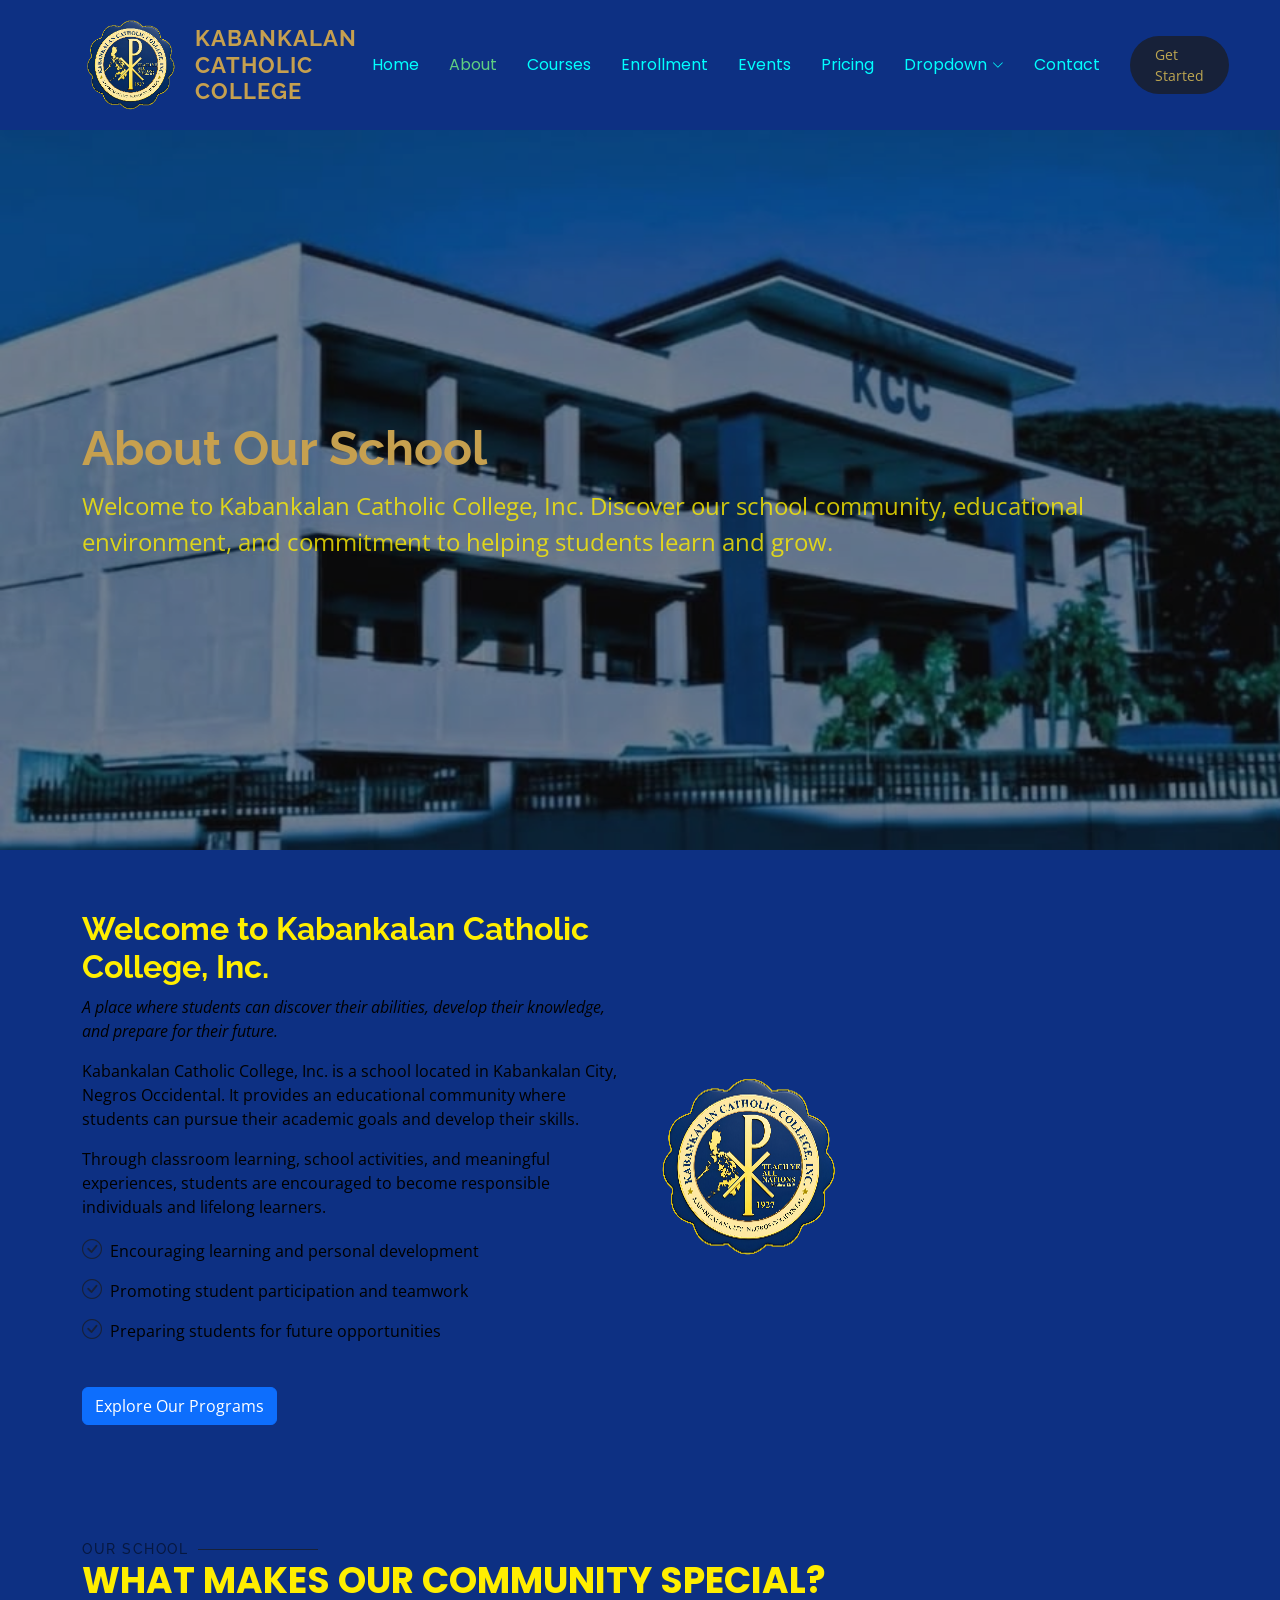
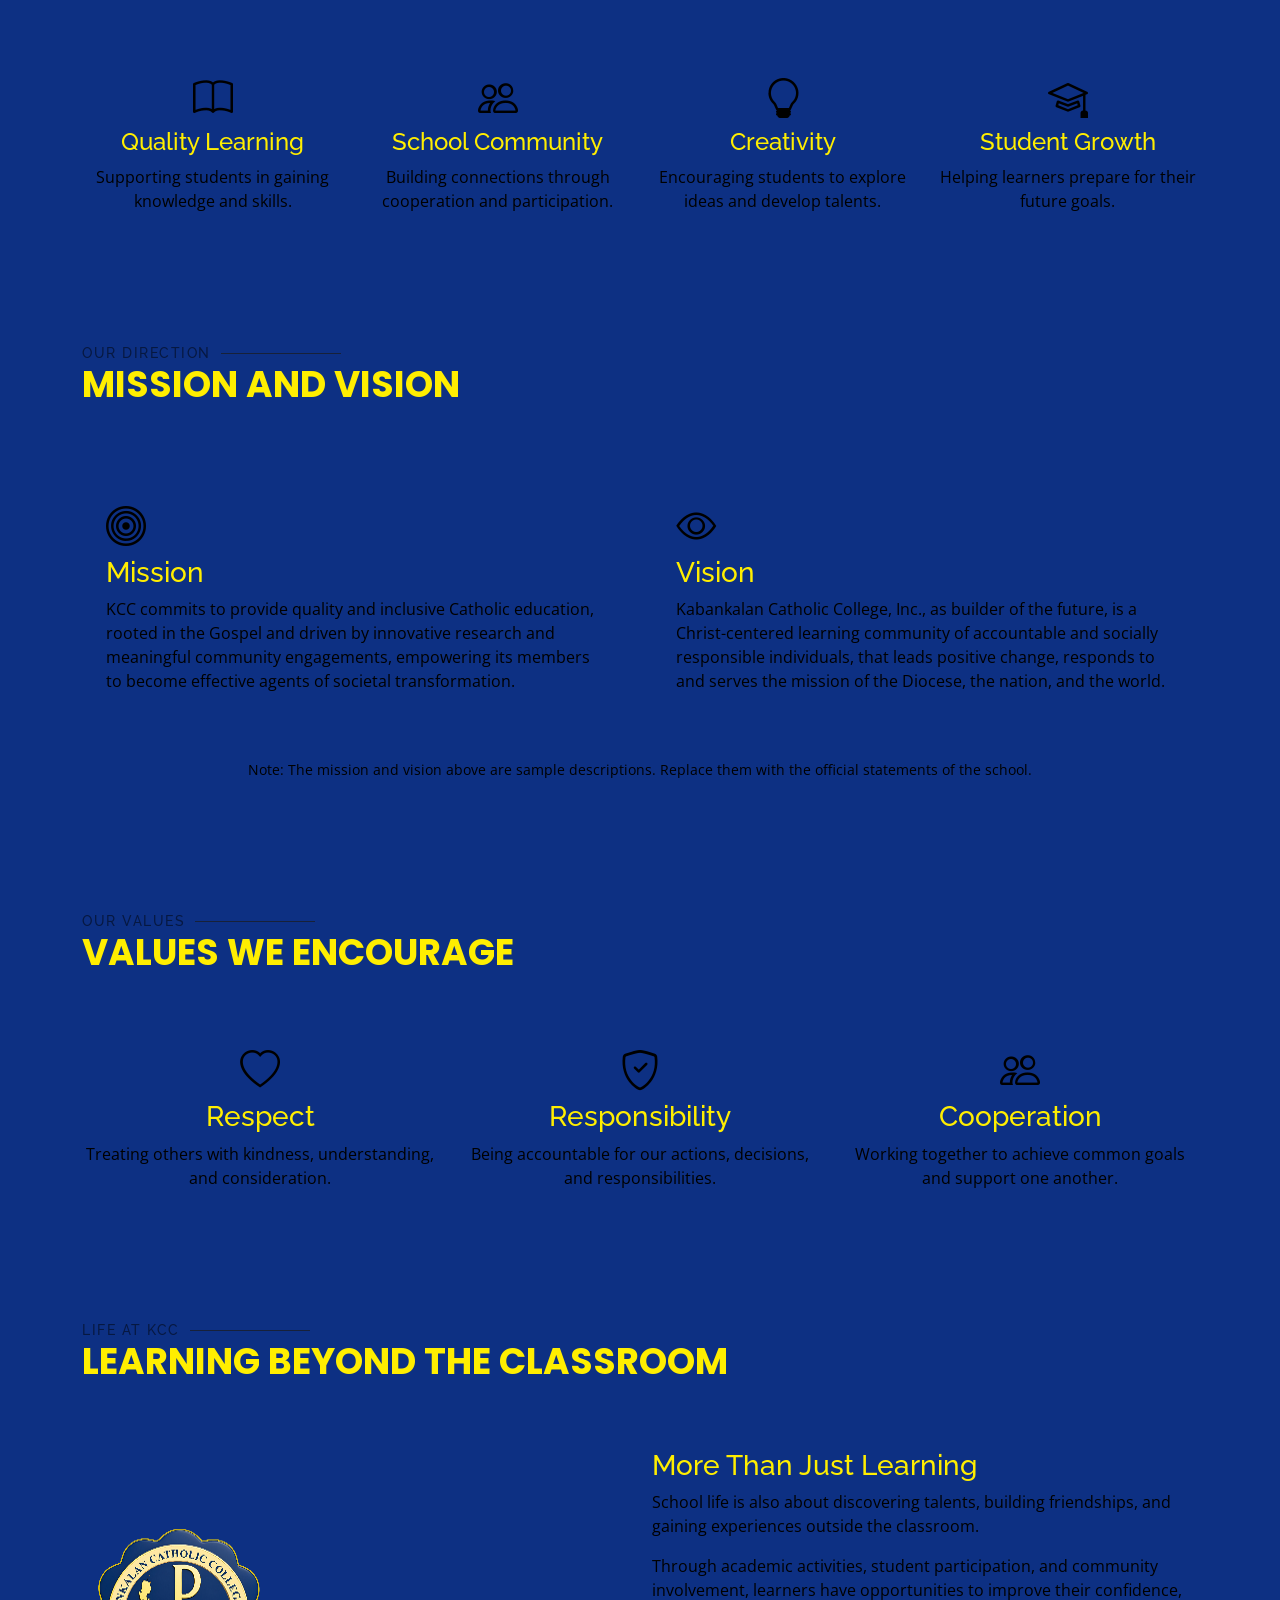
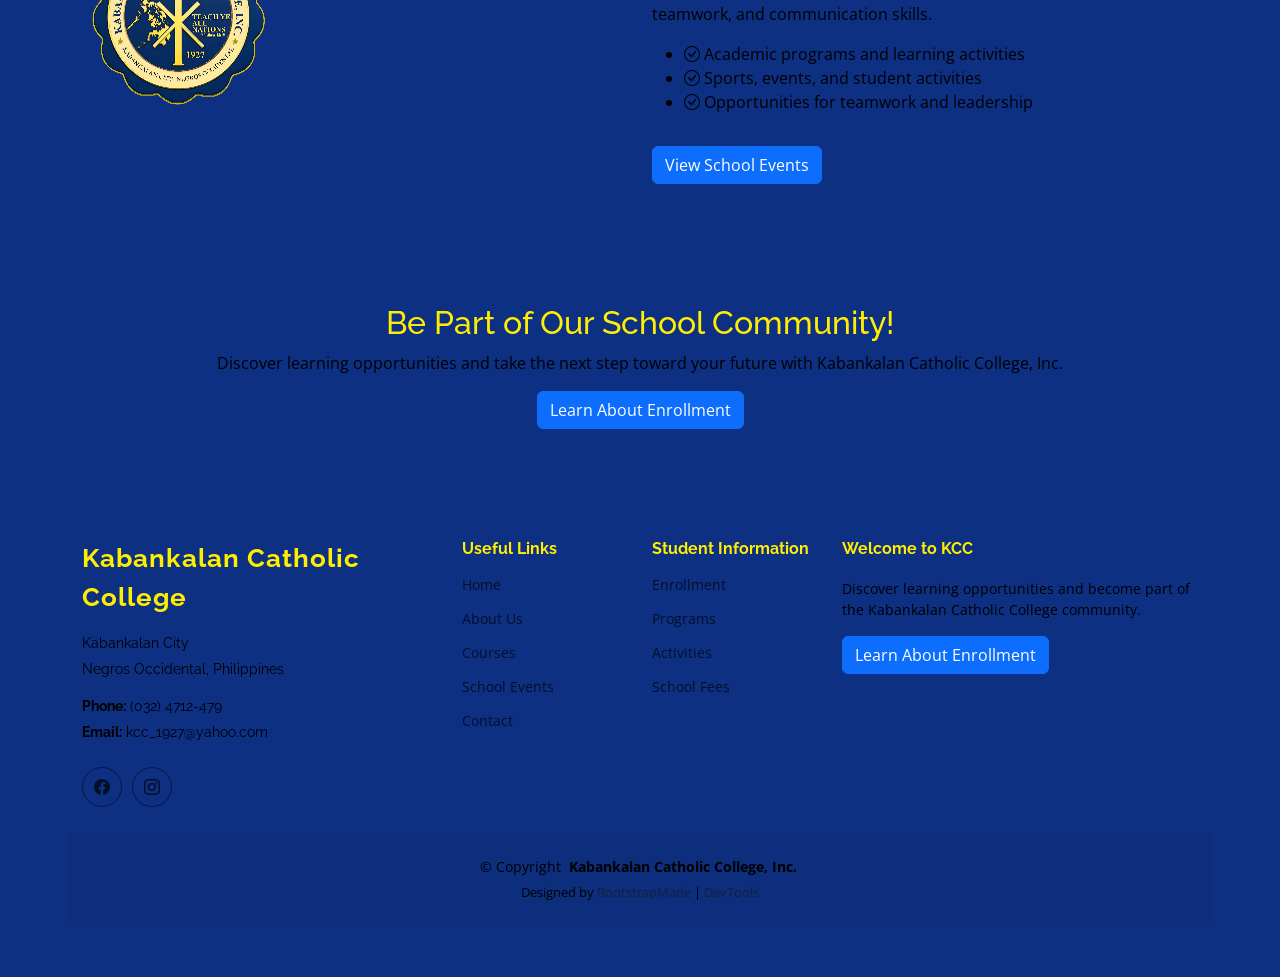
==== commit b4028f98: "12 commit" ====
--- a/about.html
+++ b/about.html
@@ -400,7 +400,7 @@
 
 
 <!-- Footer -->
-<footer id="footer" class="footer position-relative light-background">
+ <footer id="footer" class="footer position-relative light-background">
 
   <div class="container footer-top">
     <div class="row gy-4">
@@ -409,29 +409,38 @@
       <div class="col-lg-4 col-md-6 footer-about">
 
         <a href="index.html" class="logo d-flex align-items-center">
-          <span class="sitename">Kabankalan Catholic College, Inc.</span>
+          <span class="sitename">Kabankalan Catholic College</span>
         </a>
 
         <div class="footer-contact pt-3">
           <p>Kabankalan City</p>
           <p>Negros Occidental, Philippines</p>
+          <p class="mt-3">
+            <strong>Phone:</strong>
+            <span>(032) 4712-479</span>
+          </p>
+          <p>
+            <strong>Email:</strong>
+            <span>kcc_1927@yahoo.com</span>
+          </p>
         </div>
 
         <div class="social-links d-flex mt-4">
-          <a href="#"><i class="bi bi-facebook"></i></a>
-          <a href="#"><i class="bi bi-instagram"></i></a>
-        </div>
-
-      </div>
-
-
-      <!-- Quick Links -->
+          <a href="#" aria-label="Facebook"><i class="bi bi-facebook"></i></a>
+          <a href="#" aria-label="Instagram"><i class="bi bi-instagram"></i></a>
+        </div>
+
+      </div>
+      <!-- End School Information -->
+
+
+      <!-- Useful Links -->
       <div class="col-lg-2 col-md-3 footer-links">
-        <h4>Quick Links</h4>
+        <h4>Useful Links</h4>
         <ul>
           <li><a href="index.html">Home</a></li>
           <li><a href="about.html">About Us</a></li>
-          <li><a href="courses.html">Programs</a></li>
+          <li><a href="courses.html">Courses</a></li>
           <li><a href="events.html">School Events</a></li>
           <li><a href="contact.html">Contact</a></li>
         </ul>
@@ -443,21 +452,22 @@
         <h4>Student Information</h4>
         <ul>
           <li><a href="enrollment.html">Enrollment</a></li>
+          <li><a href="courses.html">Programs</a></li>
+          <li><a href="events.html">Activities</a></li>
           <li><a href="pricing.html">School Fees</a></li>
-          <li><a href="events.html">Activities</a></li>
         </ul>
       </div>
 
 
-      <!-- Welcome Message -->
+      <!-- Contact Message -->
       <div class="col-lg-4 col-md-12 footer-newsletter">
         <h4>Welcome to KCC</h4>
         <p>
-          A school community where learning, growth,
-          and opportunities come together.
+          Discover learning opportunities and become part of the
+          Kabankalan Catholic College community.
         </p>
-        <a href="contact.html" class="btn btn-primary">
-          Contact Us
+        <a href="enrollment.html" class="btn btn-primary">
+          Learn About Enrollment
         </a>
       </div>
 
@@ -474,7 +484,7 @@
     </p>
 
     <div class="credits">
-      Designed by Mark Joshua Canceran.
+      Designed by <a href="https://bootstrapmade.com/">BootstrapMade</a> | <a href="https://bootstrapmade.com/tools/">DevTools</a>
     </div>
 
   </div>
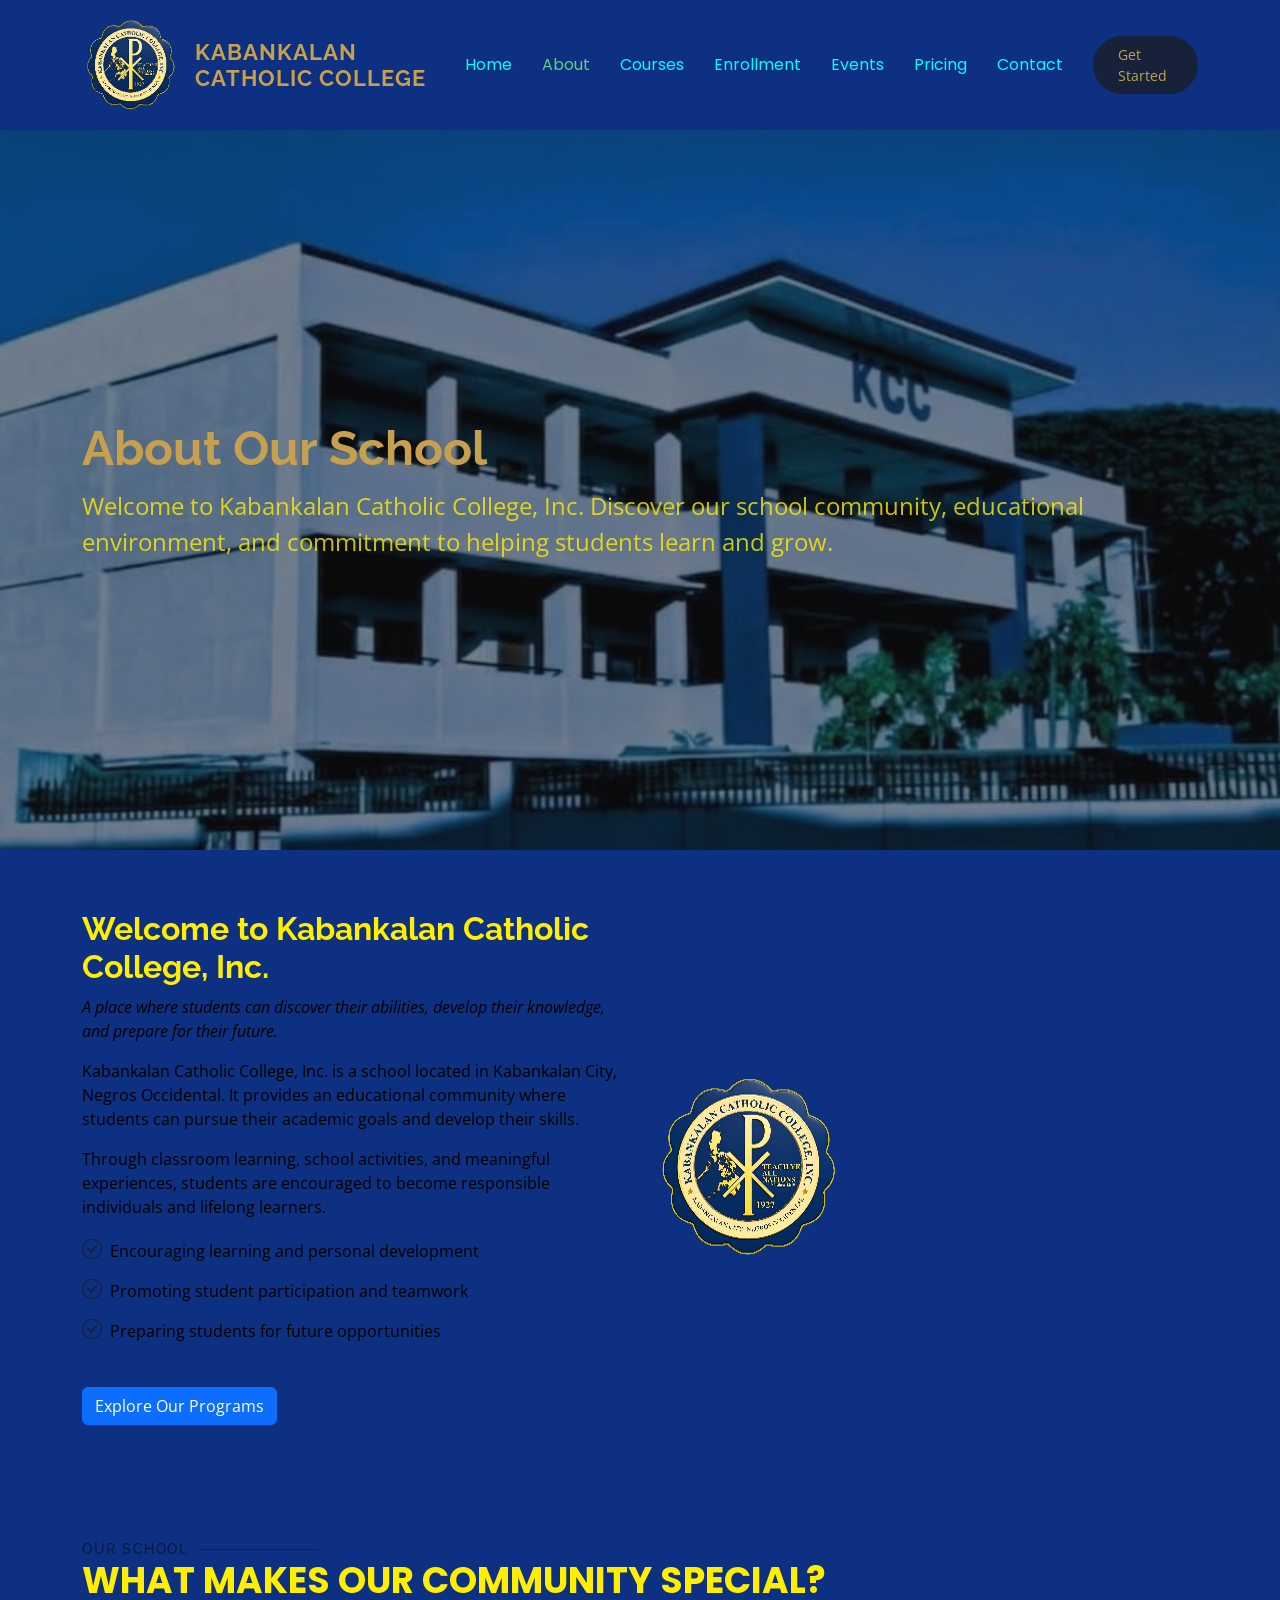
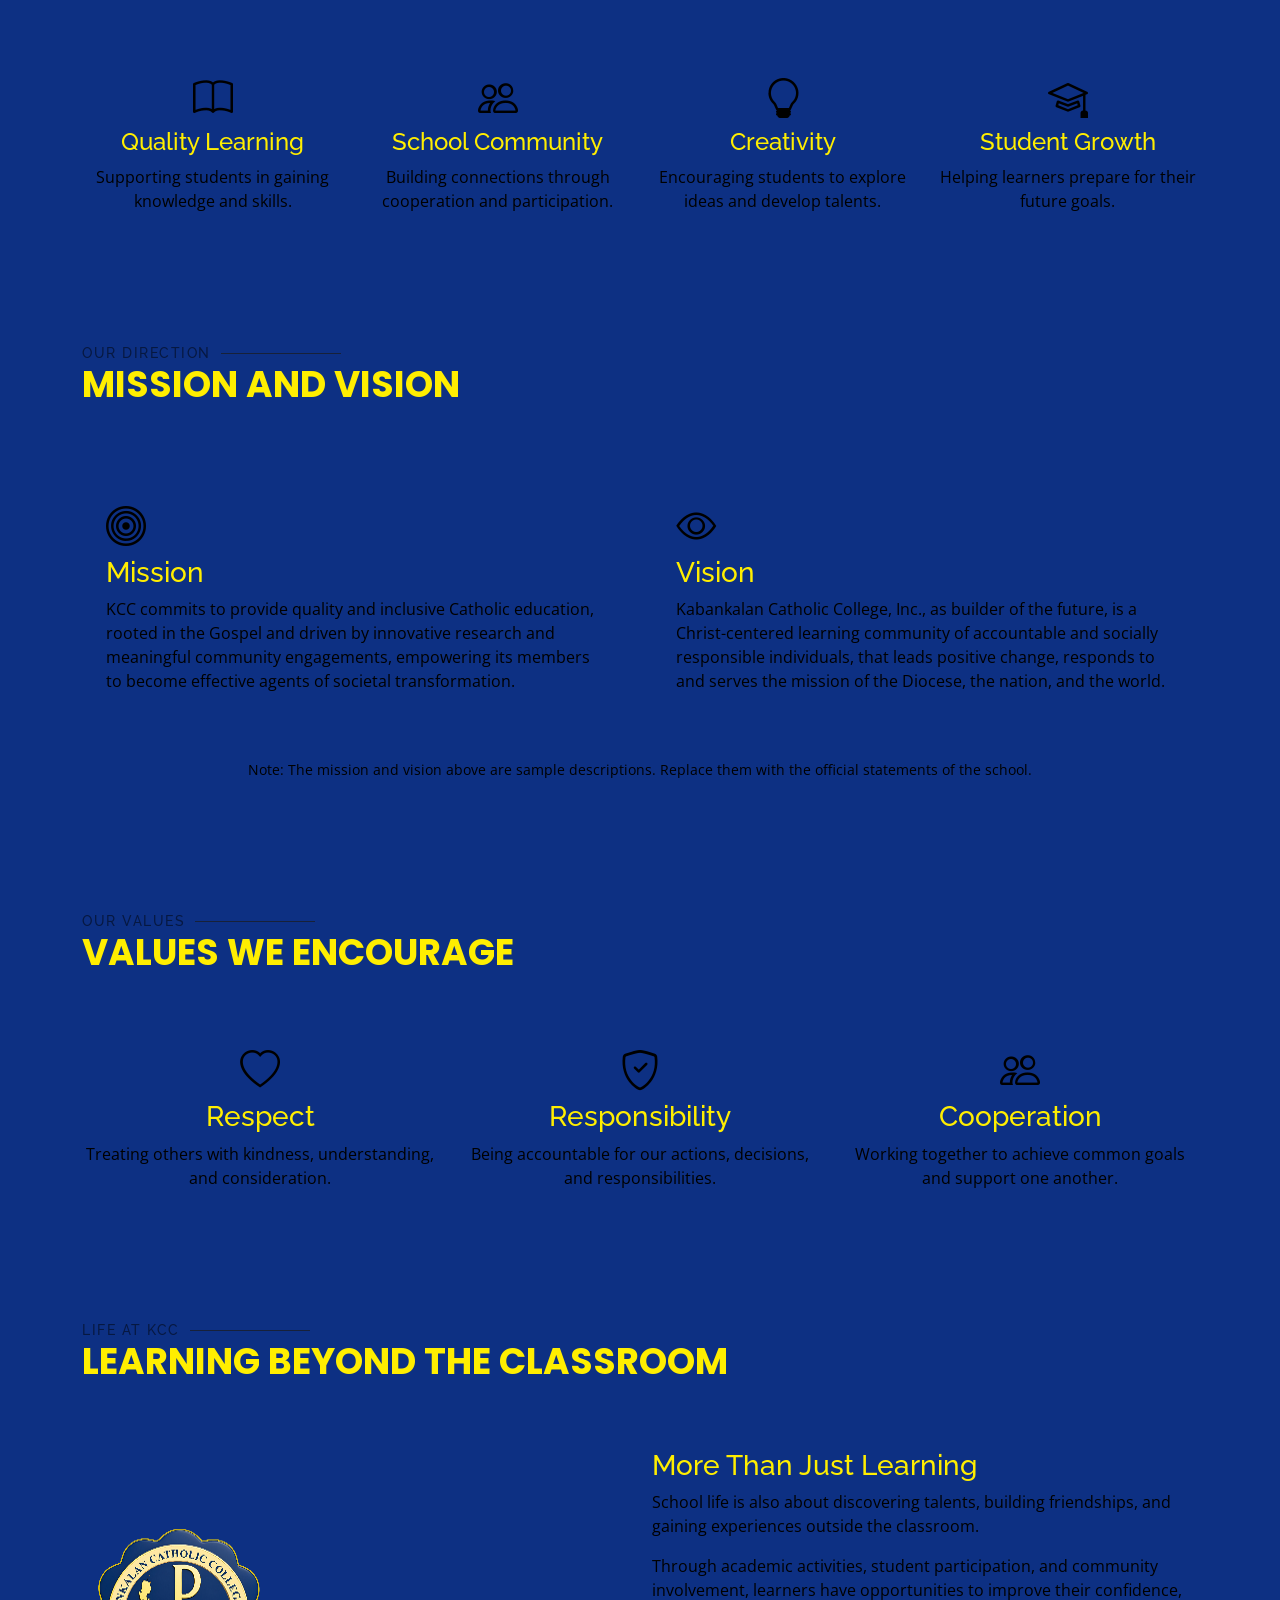
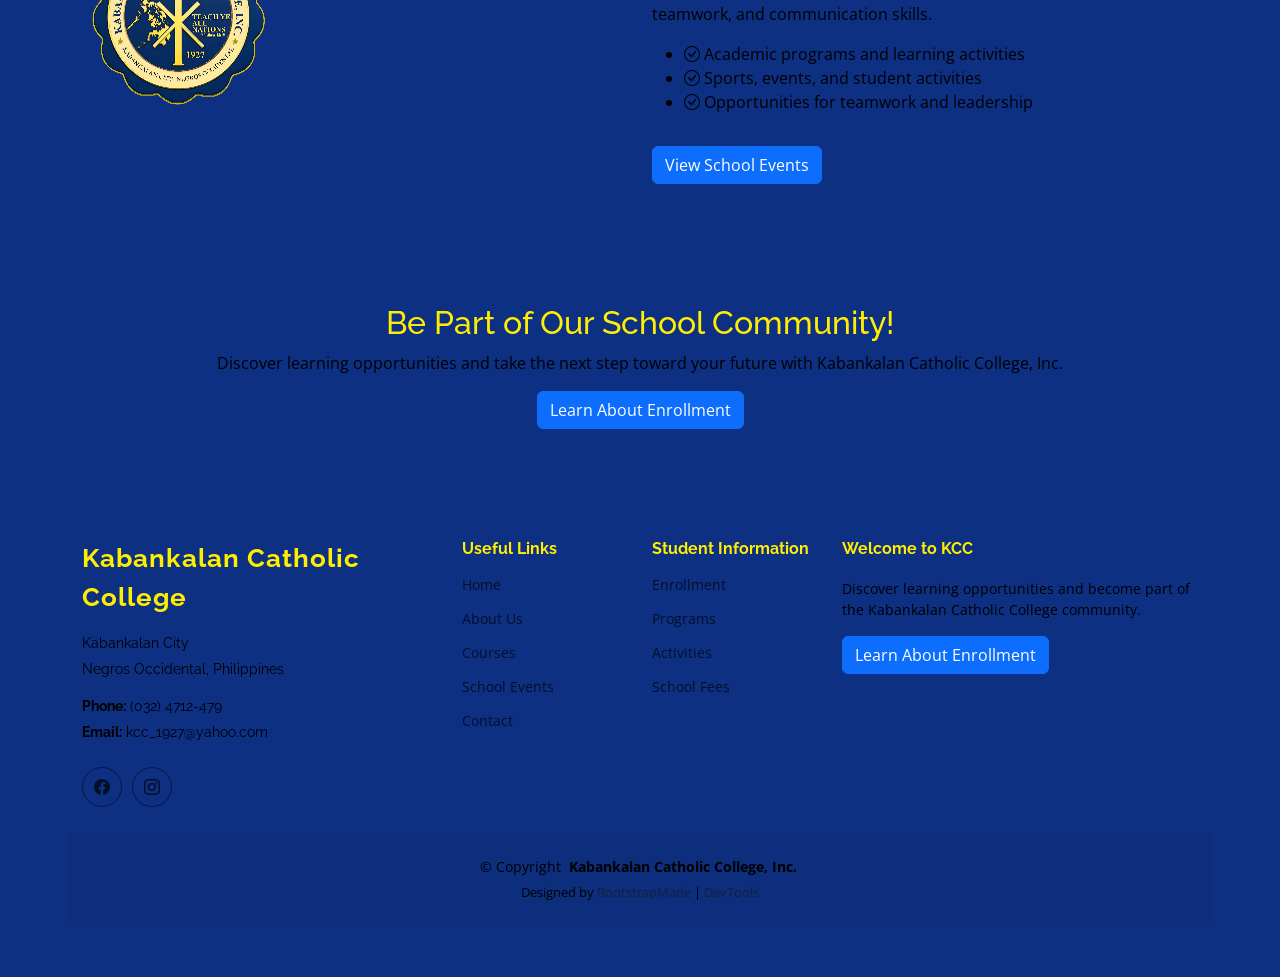
==== commit e9635f64: "13 commit" ====
--- a/about.html
+++ b/about.html
@@ -55,23 +55,6 @@
           <li><a href="enrollment.html">Enrollment</a></li>
           <li><a href="events.html">Events</a></li>
           <li><a href="pricing.html">Pricing</a></li>
-          <li class="dropdown"><a href="#"><span>Dropdown</span> <i class="bi bi-chevron-down toggle-dropdown"></i></a>
-            <ul>
-              <li><a href="#">Dropdown 1</a></li>
-              <li class="dropdown"><a href="#"><span>Deep Dropdown</span> <i class="bi bi-chevron-down toggle-dropdown"></i></a>
-                <ul>
-                  <li><a href="#">Deep Dropdown 1</a></li>
-                  <li><a href="#">Deep Dropdown 2</a></li>
-                  <li><a href="#">Deep Dropdown 3</a></li>
-                  <li><a href="#">Deep Dropdown 4</a></li>
-                  <li><a href="#">Deep Dropdown 5</a></li>
-                </ul>
-              </li>
-              <li><a href="#">Dropdown 2</a></li>
-              <li><a href="#">Dropdown 3</a></li>
-              <li><a href="#">Dropdown 4</a></li>
-            </ul>
-          </li>
           <li><a href="contact.html">Contact</a></li>
         </ul>
         <i class="mobile-nav-toggle d-xl-none bi bi-list"></i>
